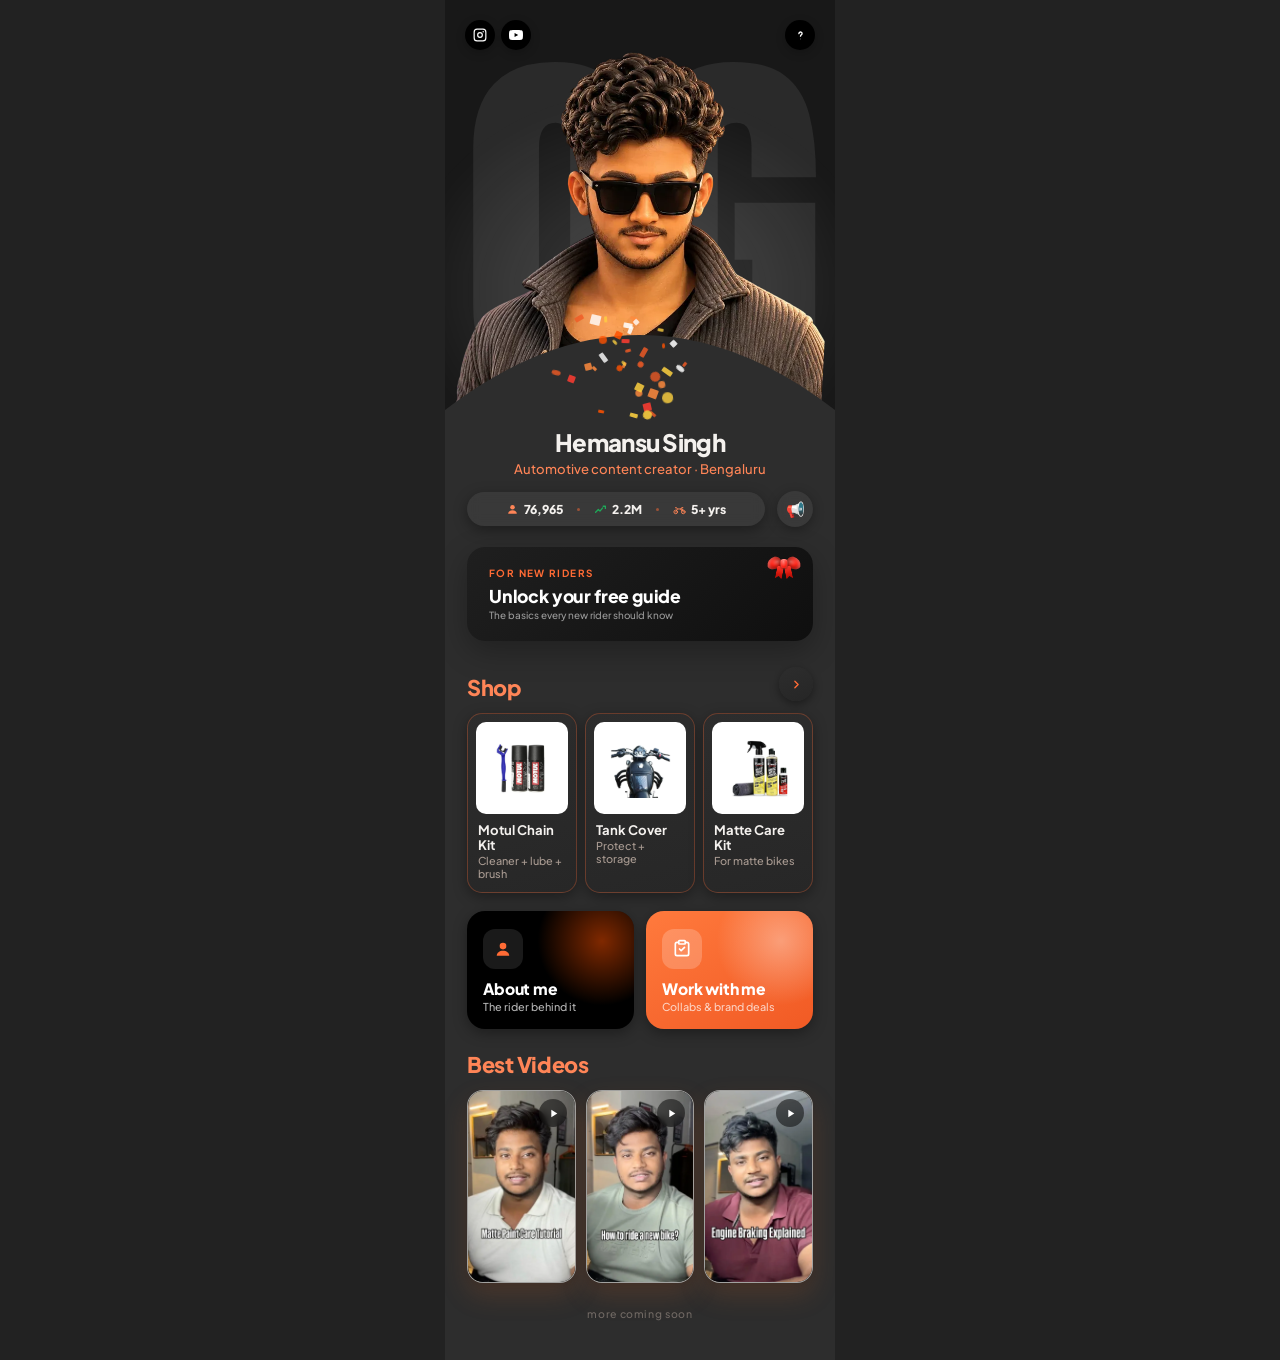
==== index.html @ 3d260333 "Add files via upload" ====
<!DOCTYPE html>
<html lang="en">
<head>
<meta charset="UTF-8" />
<meta name="viewport" content="width=device-width, initial-scale=1.0" />
<link rel="stylesheet" href="style.css">
<title>OG Ladka — Links</title>
<meta name="description" content="OG Ladka — bikes, simplified. Gear, guides & links for Indian riders." />
<link rel="preconnect" href="https://fonts.googleapis.com" />
<link rel="preconnect" href="https://fonts.gstatic.com" crossorigin />
<link href="https://fonts.googleapis.com/css2?family=Anton&family=Plus+Jakarta+Sans:wght@400;500;600;700;800&display=swap" rel="stylesheet" />
<script async src="https://www.googletagmanager.com/gtag/js?id=G-GYS2RWZJ4T"></script>
<script>
  window.dataLayer = window.dataLayer || [];
  function gtag(){dataLayer.push(arguments);}
  gtag('js', new Date());
  gtag('config', 'G-GYS2RWZJ4T', { send_page_view: true });
</script>
<script>
  (function(c,l,a,r,i,t,y){
    c[a]=c[a]||function(){(c[a].q=c[a].q||[]).push(arguments)};
    t=l.createElement(r);t.async=1;t.src="https://www.clarity.ms/tag/"+i;
    y=l.getElementsByTagName(r)[0];y.parentNode.insertBefore(t,y);
  })(window,document,"clarity","script","xbnj8ij4lf");
</script>
</head>
<body>
<main class="wrap">
<div id="home-panel">

  <!-- ===== HERO ===== -->
  <section class="hero">
    <span class="hero-watermark" aria-hidden="true">OG</span>
    <div class="hero-smoke" aria-hidden="true">
      <span class="smoke s1"></span>
      <span class="smoke s2"></span>
      <span class="smoke s3"></span>
      <span class="smoke s4"></span>
    </div>
    <span class="hero-glow" aria-hidden="true"></span>
    <img class="hero-photo" src="images/01-hemansu-singh-og-ladka.webp" alt="Hemansu Singh — OG Ladka" />
    <nav class="home-socials">
      <a href="https://instagram.com/ogladkaa" target="_blank" rel="noopener" data-label="Social: Instagram" data-category="Social" aria-label="Instagram"><svg viewBox="0 0 24 24" fill="none" stroke="currentColor" stroke-width="2" stroke-linecap="round" stroke-linejoin="round"><rect x="2" y="2" width="20" height="20" rx="5"/><circle cx="12" cy="12" r="4"/><circle cx="17.5" cy="6.5" r="1.2" fill="currentColor" stroke="none"/></svg></a>
      <a href="https://www.youtube.com/@Ogladkaa" target="_blank" rel="noopener" data-label="Social: YouTube" data-category="Social" aria-label="YouTube"><svg width="24" height="24" viewBox="0 0 24 24" fill="currentColor"><path d="M23.5 6.2a3.02 3.02 0 00-2.12-2.14C19.5 3.55 12 3.55 12 3.55s-7.5 0-9.38.51A3.02 3.02 0 00.5 6.2C0 8.08 0 12 0 12s0 3.92.5 5.8a3.02 3.02 0 002.12 2.14c1.88.51 9.38.51 9.38.51s7.5 0 9.38-.51a3.02 3.02 0 002.12-2.14C24 15.92 24 12 24 12s0-3.92-.5-5.8zM9.55 15.57V8.43L15.82 12l-6.27 3.57z"/></svg></a>
    </nav>
    <nav class="home-ask">
      <a href="#question" onclick="showQuestion(event)" data-label="Nav: Ask a Question" data-category="Navigation" aria-label="Ask a question"><svg viewBox="0 0 24 24" fill="none" stroke="currentColor" stroke-width="2.2" stroke-linecap="round" stroke-linejoin="round"><path d="M9.5 9a2.5 2.5 0 013.5-2.3c1 .4 1.5 1.3 1.5 2.3 0 1.7-2.5 2-2.5 4"/><circle cx="12" cy="17.5" r="0.6" fill="currentColor" stroke="none"/></svg></a>
    </nav>
  </section>

  <!-- ===== PEACH SHEET with center ARCH ===== -->
  <div class="arch" aria-hidden="true">
    <svg width="24" height="24" viewBox="0 0 440 120" preserveAspectRatio="none">
      <path d="M0,120 L0,110 Q220,-40 440,110 L440,120 Z" fill="#ffd9c7"/>
    </svg>
  </div>
  <section class="sheet">
    <div class="sheet-tex" aria-hidden="true"></div>

    <div class="identity reveal">
      <h1 class="id-name">Hemansu Singh</h1>
      <p class="id-role">Automotive content creator · Bengaluru</p>
      <div class="id-bottom">
        <div class="id-stats">
          <span class="stat">
            <svg width="24" height="24" class="stat-ico" viewBox="0 0 24 24" fill="currentColor"><circle cx="12" cy="8" r="4.2"/><path d="M4 20c0-4 3.6-6.5 8-6.5s8 2.5 8 6.5z"/></svg>
            <b class="live-count" data-start="76965" data-step="1" data-interval="5000">0</b>
          </span>
          <span class="stat-dot"></span>
          <span class="stat">
            <svg class="stat-ico stat-ico-green" viewBox="0 0 24 24" fill="none" stroke="currentColor" stroke-width="2.4" stroke-linecap="round" stroke-linejoin="round"><path d="M3 17l5-5 3 3 5-6"/><path d="M17 6h4v4"/></svg>
            <b class="count" data-target="2200000" data-suffix="M" data-div="1000000" data-decimals="1">0</b>
          </span>
          <span class="stat-dot"></span>
          <span class="stat">
            <svg class="stat-ico" viewBox="0 0 24 24" fill="none" stroke="currentColor" stroke-width="1.7" stroke-linecap="round" stroke-linejoin="round"><circle cx="5" cy="16.5" r="3.3"/><circle cx="19" cy="16.5" r="3.3"/><path d="M5 16.5l3-5.5h6.5l1.5 3"/><path d="M8 11l-1.3-2.3H4.5"/><path d="M14.5 11h3l1.5 5.5"/><path d="M14.5 11l1.5-2.5h2.2"/></svg>
            <b class="count" data-target="5" data-suffix="+ yrs">0</b>
          </span>
        </div>
        <a class="offer-btn" href="#announcement" onclick="showAnnouncement(event)" data-label="Nav: Announcement" data-category="Announcement" aria-label="Offers">📢</a>
      </div>
    </div>

    <!-- FEATURE: Guide -->
    <a class="guide-btn reveal" href="#guide-access" onclick="showAccess(event)" data-label="Guide: Unlock Free Guide" data-category="Guide">
      <span class="corner-bow" aria-hidden="true">
        <span class="cb-loop cb-loop-l"></span>
        <span class="cb-loop cb-loop-r"></span>
        <span class="cb-tail cb-tail-l"></span>
        <span class="cb-tail cb-tail-r"></span>
        <span class="cb-knot"></span>
      </span>
      <span class="guide-txt">
        <span class="guide-eyebrow">For new riders</span>
        <span class="guide-t">Unlock your free guide</span>
        <span class="guide-s">The basics every new rider should know</span>
      </span>
    </a>

    <!-- SHOP -->
    <div class="sec-head reveal">
      <div class="sec-head-txt">
        <h2>Shop</h2>
      </div>
      <a class="pill" href="#shop" onclick="showShop(event)" data-label="Nav: Shop" data-category="Navigation"><span class="chev"><svg width="24" height="24" viewBox="0 0 24 24"><path d="M9 6l6 6-6 6"/></svg></span></a>
    </div>

    <div class="bento reveal">
      <a class="tile" href="https://amzn.to/4uI1OPM" target="_blank" rel="noopener sponsored" data-label="Product: Motul Chain Kit" data-category="Shop">
        <div class="pimg"><img src="images/02-motul-chain-cleaner-and-lube.webp" alt="Motul chain cleaner and lube" /></div>
        <div class="tinfo"><div class="ttl">Motul Chain Kit</div><div class="sub">Cleaner + lube + brush</div></div>
      </a>
      <a class="tile" href="https://amzn.to/4txp7uK" target="_blank" rel="noopener sponsored" data-label="Product: Tank Cover" data-category="Shop">
        <div class="pimg"><img src="images/03-motorcycle-tank-cover.webp" alt="Motorcycle tank cover" /></div>
        <div class="tinfo"><div class="ttl">Tank Cover</div><div class="sub">Protect + storage</div></div>
      </a>
      <a class="tile" href="https://shorturl.at/6VX7N" target="_blank" rel="noopener sponsored" data-label="Product: Matte Care Kit" data-category="Shop">
        <div class="pimg"><img src="images/04-wavex-matte-finish-kit.webp" alt="Wavex matte finish kit" /></div>
        <div class="tinfo"><div class="ttl">Matte Care Kit</div><div class="sub">For matte bikes</div></div>
      </a>
    </div>

    <!-- DUAL: About + Reels bento row -->
    <div class="dual-row reveal">
      <a class="mini-card mini-about" href="#about" onclick="showAbout(event)" data-label="Nav: About Me" data-category="Navigation">
        <span class="mini-glow" aria-hidden="true"></span>
        <span class="mini-ico">
          <svg width="24" height="24" viewBox="0 0 24 24" fill="currentColor"><circle cx="12" cy="8.5" r="4"/><path d="M4.5 20c0-3.6 3.4-6 7.5-6s7.5 2.4 7.5 6z"/></svg>
        </span>
        <span class="mini-label">About me</span>
        <span class="mini-sub">The rider behind it</span>
      </a>
      <a class="mini-card mini-work" href="#work" onclick="showWork(event)" data-label="Nav: Work With Me" data-category="Navigation">
        <span class="mini-glow" aria-hidden="true"></span>
        <span class="mini-ico">
          <svg viewBox="0 0 24 24" fill="none" stroke="currentColor" stroke-width="2" stroke-linecap="round" stroke-linejoin="round"><path d="M16 4h2a2 2 0 012 2v12a2 2 0 01-2 2H6a2 2 0 01-2-2V6a2 2 0 012-2h2"/><rect x="8" y="2" width="8" height="4" rx="1"/><path d="M9 12l2 2 4-4"/></svg>
        </span>
        <span class="mini-label">Work with me</span>
        <span class="mini-sub">Collabs &amp; brand deals</span>
      </a>
    </div>

    <div class="sec-head reveal">
      <div class="sec-head-txt">
        <h2>Best Videos</h2>
      </div>
    </div>

    <div class="vids-grid reveal">
      <a class="vid" href="https://www.instagram.com/reel/DVObL38CSEV/" target="_blank" rel="noopener" data-label="Video: Matte Paint Care" data-category="Video">
        <div class="thumb"><img src="images/05-matte-paint-care-tutorial.webp" alt="Matte Paint Care Tutorial" />
          <span class="play"><svg width="24" height="24" viewBox="0 0 24 24"><path d="M8 5v14l11-7z"/></svg></span></div>
      </a>
      <a class="vid" href="https://www.instagram.com/reel/DV82v9BjSC2/" target="_blank" rel="noopener" data-label="Video: How to Ride a New Bike" data-category="Video">
        <div class="thumb"><img src="images/06-how-to-ride-a-new-bike.webp" alt="How to ride a new bike" />
          <span class="play"><svg width="24" height="24" viewBox="0 0 24 24"><path d="M8 5v14l11-7z"/></svg></span></div>
      </a>
      <a class="vid" href="https://www.instagram.com/reel/DUyRCN9Es59/" target="_blank" rel="noopener" data-label="Video: Engine Braking Explained" data-category="Video">
        <div class="thumb"><img src="images/07-engine-braking-explained.webp" alt="Engine Braking Explained" />
          <span class="play"><svg width="24" height="24" viewBox="0 0 24 24"><path d="M8 5v14l11-7z"/></svg></span></div>
      </a>
    </div>

    <p class="foot foot-soon">more coming soon</p>
  </section>

</div>

<!-- ===== ACCESS / GUIDE FORM PANEL ===== -->
<div id="access-panel">
  <a class="guide-back" href="#home" onclick="showHome(event)" data-label="Nav: Back to Home" data-category="Navigation"><svg width="24" height="24" viewBox="0 0 24 24"><path d="M15 18l-6-6 6-6"/></svg> Back to home</a>
  <div id="access-form">
    <div class="access-hero reveal"><div class="eyebrow">Free Guide</div><h2>Get your free beginner's guide</h2><p>I'll send the guide straight to your email.</p></div>
    <div class="field reveal"><label>Name <span class="req">*</span></label><input type="text" id="f-name" placeholder="Your name" autocomplete="name" /><div class="err">Please enter your name.</div></div>
    <div class="field reveal"><label>Email <span class="req">*</span></label><input type="email" id="f-email" placeholder="you@gmail.com" autocomplete="email" /><div class="err">Please enter a valid Gmail address (ending in @gmail.com).</div></div>
    <div class="field reveal"><label>Bike Brand &amp; Model <span class="req">*</span></label><input type="text" id="f-bike" placeholder="e.g. Royal Enfield Classic 350" /><div class="err">Please enter your bike brand and model.</div></div>
    <button class="submit-btn reveal" id="f-submit" disabled onclick="submitAccess()" data-label="Guide: Submit Request" data-category="Guide">Get My Free Guide</button>
  </div>
  <div id="access-success">
    <div class="check"><svg width="24" height="24" viewBox="0 0 24 24"><path d="M5 13l4 4L19 7"/></svg></div>
    <h2>You're all set! &#127949;</h2>
    <p>Your guide is on its way — check <span class="email-hl" id="success-email">your inbox</span> in a few minutes.</p>
    <p>If you don't see it, take a peek in your spam or Promotions tab.</p>
  </div>
</div>

<!-- ===== ABOUT PANEL ===== -->
<div id="about-panel">
  <section class="hero hero-about">
    <span class="hero-watermark" aria-hidden="true">OG</span>
    <div class="hero-smoke" aria-hidden="true">
      <span class="smoke s1"></span>
      <span class="smoke s2"></span>
      <span class="smoke s3"></span>
      <span class="smoke s4"></span>
    </div>
    <span class="hero-glow about-glow-layer" aria-hidden="true"></span>
    <img class="about-photo" src="images/08-hemansu-singh-og-ladka.webp" alt="Hemansu Singh — OG Ladka" />
    <nav class="about-socials">
      <a href="#home" onclick="showHome(event)" data-label="Nav: Back to Home" data-category="Navigation" aria-label="Back"><svg viewBox="0 0 24 24" fill="none" stroke="currentColor" stroke-width="2.2" stroke-linecap="round" stroke-linejoin="round"><path d="M15 18l-6-6 6-6"/></svg></a>
      <a href="https://instagram.com/ogladkaa" target="_blank" rel="noopener" data-label="Social: Instagram" data-category="Social" aria-label="Instagram"><svg viewBox="0 0 24 24" fill="none" stroke="currentColor" stroke-width="2" stroke-linecap="round" stroke-linejoin="round"><rect x="2" y="2" width="20" height="20" rx="5"/><circle cx="12" cy="12" r="4"/><circle cx="17.5" cy="6.5" r="1.2" fill="currentColor" stroke="none"/></svg></a>
      <a href="https://www.youtube.com/@Ogladkaa" target="_blank" rel="noopener" data-label="Social: YouTube" data-category="Social" aria-label="YouTube"><svg width="24" height="24" viewBox="0 0 24 24" fill="currentColor"><path d="M23.5 6.2a3.02 3.02 0 00-2.12-2.14C19.5 3.55 12 3.55 12 3.55s-7.5 0-9.38.51A3.02 3.02 0 00.5 6.2C0 8.08 0 12 0 12s0 3.92.5 5.8a3.02 3.02 0 002.12 2.14c1.88.51 9.38.51 9.38.51s7.5 0 9.38-.51a3.02 3.02 0 002.12-2.14C24 15.92 24 12 24 12s0-3.92-.5-5.8zM9.55 15.57V8.43L15.82 12l-6.27 3.57z"/></svg></a>
    </nav>
    <nav class="home-ask about-ask">
      <a href="#question" onclick="showQuestion(event)" data-label="Nav: Ask a Question" data-category="Navigation" aria-label="Ask a question"><svg viewBox="0 0 24 24" fill="none" stroke="currentColor" stroke-width="2.2" stroke-linecap="round" stroke-linejoin="round"><path d="M9.5 9a2.5 2.5 0 013.5-2.3c1 .4 1.5 1.3 1.5 2.3 0 1.7-2.5 2-2.5 4"/><circle cx="12" cy="17.5" r="0.6" fill="currentColor" stroke="none"/></svg></a>
    </nav>
    <div class="about-arch" aria-hidden="true">
      <svg width="24" height="24" viewBox="0 0 440 120" preserveAspectRatio="none">
        <path d="M0,120 L0,110 Q220,-40 440,110 L440,120 Z" fill="#ffd9c7"/>
      </svg>
    </div>
  </section>

  <section class="sheet about-sheet">
    <div class="sheet-tex" aria-hidden="true"></div>

    <h1 class="about-greet reveal">Glad you're here.</h1>

    <div class="intro-card reveal">
      <p>I started OG Ladka because most riders never get straight answers about their bikes. So I made this space — simple maintenance tips, honest gear reviews, and everything I wish someone had told me when I started riding.</p>
      <p>Hello! I'm Hemansu Singh, a 22 y/o living in Bengaluru. My love for bikes started back in 2021 — my first ride was a Pulsar 150cc, obviously not mine, but my father's first bike. Somewhere between those rides, it stopped being just a machine. Slowly, I felt I was made for bikes. Today I proudly own a Classic 350, which I brought home in October 2025.</p>
      <p>What you'll find here isn't just tips and reviews — it's everything I learned the hard way, so you don't have to. I break down what most people gatekeep, explain the "why" behind every bit of advice, and treat your bike like it's my own. If it saves you one bad decision or one wasted rupee, I've done my job.</p>
    </div>

    <div class="sec-head reveal">
      <div class="sec-head-txt">
        <span class="sec-eyebrow"></span>
        <h2>What I Ride?</h2>
      </div>
    </div>

    <div class="ride-grid reveal">
      <div class="ride-card">
        <div class="ride-img"><img src="images/09-royal-enfield-classic-350.webp" alt="Royal Enfield Classic 350" /></div>
        <span class="ride-name">Classic 350</span>
      </div>
      <div class="ride-card">
        <div class="ride-img"><img src="images/10-bajaj-pulsar-150.webp" alt="Bajaj Pulsar 150" /></div>
        <span class="ride-name">Pulsar 150</span>
      </div>
      <div class="ride-card">
        <div class="ride-img"><img src="images/11-tvs-jupiter-110.webp" alt="TVS Jupiter 110" /></div>
        <span class="ride-name">Jupiter 110</span>
      </div>
    </div>

    <p class="foot foot-soon">more coming soon</p>
  </section>
</div>

<!-- ===== SHOP PANEL ===== -->
<div id="shop-panel">
  <section class="hero hero-shop">
    <span class="hero-watermark" aria-hidden="true">OG</span>
    <div class="hero-smoke" aria-hidden="true">
      <span class="smoke s1"></span>
      <span class="smoke s2"></span>
      <span class="smoke s3"></span>
      <span class="smoke s4"></span>
    </div>
    <span class="shop-glow" aria-hidden="true"></span>
    <img class="shop-photo" src="images/12-hemansu-singh-with-a-package-og-ladka.webp" alt="Hemansu Singh with a package — OG Ladka" />
    <nav class="home-socials shop-socials">
      <a href="#home" onclick="showHome(event)" data-label="Nav: Back to Home" data-category="Navigation" aria-label="Back"><svg viewBox="0 0 24 24" fill="none" stroke="currentColor" stroke-width="2.2" stroke-linecap="round" stroke-linejoin="round"><path d="M15 18l-6-6 6-6"/></svg></a>
      <a href="https://instagram.com/ogladkaa" target="_blank" rel="noopener" data-label="Social: Instagram" data-category="Social" aria-label="Instagram"><svg viewBox="0 0 24 24" fill="none" stroke="currentColor" stroke-width="2" stroke-linecap="round" stroke-linejoin="round"><rect x="2" y="2" width="20" height="20" rx="5"/><circle cx="12" cy="12" r="4"/><circle cx="17.5" cy="6.5" r="1.2" fill="currentColor" stroke="none"/></svg></a>
      <a href="https://www.youtube.com/@Ogladkaa" target="_blank" rel="noopener" data-label="Social: YouTube" data-category="Social" aria-label="YouTube"><svg width="24" height="24" viewBox="0 0 24 24" fill="currentColor"><path d="M23.5 6.2a3.02 3.02 0 00-2.12-2.14C19.5 3.55 12 3.55 12 3.55s-7.5 0-9.38.51A3.02 3.02 0 00.5 6.2C0 8.08 0 12 0 12s0 3.92.5 5.8a3.02 3.02 0 002.12 2.14c1.88.51 9.38.51 9.38.51s7.5 0 9.38-.51a3.02 3.02 0 002.12-2.14C24 15.92 24 12 24 12s0-3.92-.5-5.8zM9.55 15.57V8.43L15.82 12l-6.27 3.57z"/></svg></a>
    </nav>
    <nav class="home-ask shop-ask">
      <a href="#question" onclick="showQuestion(event)" data-label="Nav: Ask a Question" data-category="Navigation" aria-label="Ask a question"><svg viewBox="0 0 24 24" fill="none" stroke="currentColor" stroke-width="2.2" stroke-linecap="round" stroke-linejoin="round"><path d="M9.5 9a2.5 2.5 0 013.5-2.3c1 .4 1.5 1.3 1.5 2.3 0 1.7-2.5 2-2.5 4"/><circle cx="12" cy="17.5" r="0.6" fill="currentColor" stroke="none"/></svg></a>
    </nav>
    <div class="shop-arch" aria-hidden="true">
      <svg width="24" height="24" viewBox="0 0 440 120" preserveAspectRatio="none">
        <path d="M0,120 L0,110 Q220,-40 440,110 L440,120 Z" fill="#ffd9c7"/>
      </svg>
    </div>
  </section>

  <section class="shop-sheet">
    <div class="shop-count-wrap reveal">
      <div class="id-stats shop-count">
        <span class="stat">
          <svg class="stat-ico" viewBox="0 0 24 24" fill="none" stroke="currentColor" stroke-width="1.8" stroke-linecap="round" stroke-linejoin="round"><path d="M6 2L3 6v14a1 1 0 001 1h16a1 1 0 001-1V6l-3-4z"/><path d="M3 6h18"/><path d="M16 10a4 4 0 01-8 0"/></svg>
          <b class="count" data-target="17" data-suffix=" Products">0</b>
        </span>
        <span class="stat-dot"></span>
        <span class="stat">
          <svg class="stat-ico stat-ico-green" viewBox="0 0 24 24" fill="none" stroke="currentColor" stroke-width="2.2" stroke-linecap="round" stroke-linejoin="round"><path d="M9 12l2 2 4-4"/><path d="M12 3l2.3 1.6 2.8-.2 1 2.6 2.3 1.6-.9 2.6.9 2.6-2.3 1.6-1 2.6-2.8-.2L12 21l-2.3-1.6-2.8.2-1-2.6L3.6 15l.9-2.6-.9-2.6 2.3-1.6 1-2.6 2.8.2z"/></svg>
          <b>Trusted &amp; Verified</b>
        </span>
      </div>
      <button class="shop-search-btn" id="shopSearchBtn" onclick="toggleShopSearch()" aria-label="Search products">
        <svg viewBox="0 0 24 24" fill="none" stroke="currentColor" stroke-width="2.2" stroke-linecap="round" stroke-linejoin="round"><circle cx="11" cy="11" r="7"/><path d="M21 21l-4.3-4.3"/></svg>
      </button>
    </div>
    <div class="shop-search-row" id="shopSearchRow">
      <svg class="shop-search-ico" viewBox="0 0 24 24" fill="none" stroke="currentColor" stroke-width="2" stroke-linecap="round" stroke-linejoin="round"><circle cx="11" cy="11" r="7"/><path d="M21 21l-4.3-4.3"/></svg>
      <input type="text" id="shopSearchInput" placeholder="Search products..." oninput="filterShopProducts()" autocomplete="off" />
      <button class="shop-search-clear" id="shopSearchClear" onclick="clearShopSearch()" aria-label="Clear">
        <svg viewBox="0 0 24 24" fill="none" stroke="currentColor" stroke-width="2.2" stroke-linecap="round" stroke-linejoin="round"><path d="M18 6L6 18M6 6l12 12"/></svg>
      </button>
    </div>
    <div class="shop-hot" id="shopHot">
      <button class="hot-chip" onclick="hotSearch('shampoo')">Shampoo</button>
      <button class="hot-chip" onclick="hotSearch('polish')">Polish</button>
    </div>
    <p class="shop-noresults" id="shopNoResults">No products match your search.</p>
    <h3 class="shop-section-head reveal">Maintenance and Care</h3>
    <div class="bento reveal">
      <a class="tile" href="https://amzn.to/4uI1OPM" target="_blank" rel="noopener sponsored" data-label="Product: Motul Chain Kit" data-category="Shop" data-keywords="bike chain lube chain lube bike chain cleaner chain cleaner bike chain kit chain spray chain oil bike chain maintenance motorcycle chain lube chain cleaning motul">
        <div class="pimg"><img src="images/02-motul-chain-cleaner-and-lube.webp" alt="Motul Chain Kit" /></div>
        <div class="tinfo"><div class="ttl">Motul Chain Kit</div><div class="sub">Cleaner + lube + brush</div></div>
      </a>
      <a class="tile" href="https://amzn.to/3Q7p23c" target="_blank" rel="noopener sponsored" data-label="Product: Aerol Silicone Spray" data-category="Shop" data-keywords="silicone spray silicone spray for bike bike silicone spray rubber spray bike polish spray plastic polish spray silicone lubricant bike maintenance spray rubber care spray silicone oil spray aerol shine gloss bike shine">
        <div class="pimg"><img src="images/13-aerol-silicone-spray.webp" alt="Aerol Silicone Spray" /></div>
        <div class="tinfo"><div class="ttl">Aerol Silicone Spray</div><div class="sub">Multipurpose shine</div></div>
      </a>
      <a class="tile" href="https://shorturl.at/6VX7N" target="_blank" rel="noopener sponsored" data-label="Product: Matte Care Kit" data-category="Shop" data-keywords="matte bike polish matte bike cleaner matte paint care matte bike care matte polish matte paint cleaner bike polish for matte paint matte finish cleaner matte bike polish kit bike care kit matte shampoo shampoo bike shampoo wash bike wash">
        <div class="pimg"><img src="images/04-wavex-matte-finish-kit.webp" alt="Matte Care Kit" /></div>
        <div class="tinfo"><div class="ttl">Matte Care Kit</div><div class="sub">For matte bikes</div></div>
      </a>
      <a class="tile" href="https://link.amazon/B016OZnJB" target="_blank" rel="noopener sponsored" data-label="Product: Fuel Additive" data-category="Shop" data-keywords="fuel additive bike fuel additive petrol additive fuel cleaner petrol cleaner engine cleaner fuel injector cleaner bike fuel cleaner petrol treatment fuel treatment liqui moly">
        <div class="pimg"><img src="images/14-fuel-additive.webp" alt="Fuel Additive" /></div>
        <div class="tinfo"><div class="ttl">Fuel Additive</div><div class="sub">System cleaner</div></div>
      </a>
      <a class="tile" href="https://link.amazon/B01gHJSXr" target="_blank" rel="noopener sponsored" data-label="Product: WD-40" data-category="Shop" data-keywords="wd40 wd 40 wd40 spray wd40 for bike bike wd40 wd40 uses wd40 lubricant wd40 chain wd40 rust remover wd40 spray for bike rust">
        <div class="pimg"><img src="images/15-wd-40.webp" alt="WD-40" /></div>
        <div class="tinfo"><div class="ttl">WD-40</div><div class="sub">Multi-use spray</div></div>
      </a>
      <a class="tile" href="https://amzn.to/4eBTNag" target="_blank" rel="noopener sponsored" data-label="Product: 3M Bike Care Kit" data-category="Shop" data-keywords="bike care kit bike cleaning kit bike polish bike cleaner motorcycle cleaning kit bike polish kit bike cleaning products bike wash kit bike maintenance kit motorcycle care kit 3m gloss shampoo bike shampoo wash bike wash shine bike shine">
        <div class="pimg"><img src="images/16-3m-bike-care-kit.jpg" alt="3M Bike Care Kit" /></div>
        <div class="tinfo"><div class="ttl">3M Bike Care Kit</div><div class="sub">Only for gloss bikes</div></div>
      </a>
      <a class="tile" href="https://car101.in/products/car-shampoo" target="_blank" rel="noopener sponsored" data-label="Product: Foam Shampoo" data-category="Shop" data-keywords="bike foam shampoo bike shampoo car foam shampoo bike wash shampoo foam wash bike cleaner bike washing shampoo snow foam motorcycle shampoo bike wash shampoo car101">
        <div class="pimg"><img src="images/23-car101-super-foam-wash.png" alt="Foam Shampoo" /></div>
        <div class="tinfo"><div class="ttl">Foam Shampoo</div><div class="sub">Snow foam concentrate</div></div>
      </a>
      <a class="tile" href="https://car101.in/products/helmet-and-gear-cleaner" target="_blank" rel="noopener sponsored" data-label="Product: Helmet Cleaner" data-category="Shop" data-keywords="helmet cleaner helmet cleaning helmet cleaning spray helmet wash helmet cleaner spray helmet cleaning kit helmet interior cleaner helmet padding cleaner helmet foam cleaner how to clean helmet car101">
        <div class="pimg"><img src="images/24-car101-helmet-cleaner.png" alt="Helmet Cleaner" /></div>
        <div class="tinfo"><div class="ttl">Helmet Cleaner</div><div class="sub">Anti-bacterial + cloth</div></div>
      </a>
      <a class="tile" href="https://car101.in/products/car01-graphene-ceramic-coating-300ml" target="_blank" rel="noopener sponsored" data-label="Product: Graphene Ceramic Coating" data-category="Shop" data-keywords="bike ceramic coating ceramic coating graphene coating bike coating ceramic coating for bike bike paint coating graphene ceramic coating bike ceramic coating price bike coating kit ceramic coating kit car101 shine gloss bike shine wax polish bike polish">
        <div class="pimg"><img src="images/25-car101-graphene-ceramic-coating.png" alt="Graphene Ceramic Coating" /></div>
        <div class="tinfo"><div class="ttl">Graphene Ceramic Coating</div><div class="sub">Gloss + protection</div></div>
      </a>
      <a class="tile" href="https://car101.in/products/450-gsm" target="_blank" rel="noopener sponsored" data-label="Product: Microfibre Cloth" data-category="Shop" data-keywords="microfiber cloth microfibre cloth bike cleaning cloth car cleaning cloth microfiber towel bike polish cloth cleaning cloth microfiber cloth for bike car microfiber cloth bike cleaning towel car101">
        <div class="pimg"><img src="images/26-car101-microfibre-cloth.png" alt="Microfibre Cloth" /></div>
        <div class="tinfo"><div class="ttl">Microfibre Cloth</div><div class="sub">550 GSM, pack of 2</div></div>
      </a>
    </div>

    <h3 class="shop-section-head reveal">Tools and Kits</h3>
    <div class="bento reveal">
      <a class="tile" href="https://link.amazon/B0dEwTdGo" target="_blank" rel="noopener sponsored" data-label="Product: Tyre Inflator" data-category="Shop" data-keywords="bike tyre inflator tyre inflator portable tyre inflator bike air pump tyre air pump electric tyre inflator bike tyre pump portable air pump tyre pump car tyre inflator tire">
        <div class="pimg"><img src="images/17-tyre-inflator.webp" alt="Tyre Inflator" /></div>
        <div class="tinfo"><div class="ttl">Tyre Inflator</div><div class="sub">Portable, digital</div></div>
      </a>
      <a class="tile" href="https://link.amazon/B0cfZ5Rf7" target="_blank" rel="noopener sponsored" data-label="Product: Puncture Kit" data-category="Shop" data-keywords="bike puncture kit tubeless puncture kit puncture repair kit bike puncture repair tubeless puncture repair tyre puncture kit puncture kit for bike tubeless repair kit tyre repair kit bike tyre repair">
        <div class="pimg"><img src="images/18-puncture-kit.webp" alt="Puncture Kit" /></div>
        <div class="tinfo"><div class="ttl">Puncture Kit</div><div class="sub">Roadside fix</div></div>
      </a>
      <a class="tile" href="https://link.amazon/B0cZU0jyj" target="_blank" rel="noopener sponsored" data-label="Product: Tool Kit" data-category="Shop" data-keywords="bike tool kit motorcycle tool kit bike repair kit bike tools motorcycle tools bike toolkit bike repair tools bike mechanic tools bike maintenance tools bike tool set socket">
        <div class="pimg"><img src="images/19-tool-kit.webp" alt="Tool Kit" /></div>
        <div class="tinfo"><div class="ttl">Tool Kit</div><div class="sub">46-pc socket set</div></div>
      </a>
    </div>

    <h3 class="shop-section-head reveal">Riding Gears</h3>
    <div class="bento reveal">
      <a class="tile" href="https://amzn.to/3Pjt08w" target="_blank" rel="noopener sponsored" data-label="Product: RE Riding Jacket" data-category="Shop" data-keywords="royal enfield riding jacket re riding jacket bike riding jacket motorcycle riding jacket riding jacket riding gear royal enfield jacket riding jacket for men bike jacket motorcycle jacket">
        <div class="pimg"><img src="images/20-re-riding-jacket.webp" alt="RE Riding Jacket" /></div>
        <div class="tinfo"><div class="ttl">RE Riding Jacket</div><div class="sub">All-season</div></div>
      </a>
      <a class="tile" href="https://link.amazon/B01JRESSp" target="_blank" rel="noopener sponsored" data-label="Product: SMK Helmet" data-category="Shop" data-keywords="smk helmet smk helmets smk helmet price smk full face helmet smk helmet review smk bike helmet smk helmet visor smk helmet size smk helmet india best smk helmet">
        <div class="pimg"><img src="images/21-smk-helmet.webp" alt="SMK Helmet" /></div>
        <div class="tinfo"><div class="ttl">SMK Helmet</div><div class="sub">Full-face, matte</div></div>
      </a>
      <a class="tile" href="https://link.amazon/B0e4g5lO8" target="_blank" rel="noopener sponsored" data-label="Product: Riding Shoes" data-category="Shop" data-keywords="riding shoes bike riding shoes motorcycle riding shoes riding boots bike shoes motorcycle shoes riding shoes for men waterproof riding shoes riding boots for men best riding shoes">
        <div class="pimg"><img src="images/22-riding-shoes.webp" alt="Riding Shoes" /></div>
        <div class="tinfo"><div class="ttl">Riding Shoes</div><div class="sub">All-weather</div></div>
      </a>
    </div>

    <h3 class="shop-section-head reveal">Accessories</h3>
    <div class="bento reveal">
      <a class="tile" href="https://amzn.to/4txp7uK" target="_blank" rel="noopener sponsored" data-label="Product: Tank Cover" data-category="Shop" data-keywords="bike tank cover fuel tank cover tank cover for bike motorcycle tank cover bike tank protector tank protection bike tank protector cover fuel tank protector bike tank pad tank pad">
        <div class="pimg"><img src="images/03-motorcycle-tank-cover.webp" alt="Tank Cover" /></div>
        <div class="tinfo"><div class="ttl">Tank Cover</div><div class="sub">Protect + storage</div></div>
      </a>
    </div>

    <p class="foot foot-soon">more coming soon</p>
  </section>
</div>

<!-- ===== QUESTION PANEL ===== -->
<div id="question-panel">
  <a class="guide-back" href="#home" onclick="showHome(event)" data-label="Nav: Back to Home" data-category="Navigation"><svg width="24" height="24" viewBox="0 0 24 24"><path d="M15 18l-6-6 6-6"/></svg> Back to home</a>
  <div id="question-form">
    <div class="access-hero reveal"><div class="eyebrow">Ask Me Anything</div><h2>Got a bike question?</h2><p>Drop it here — I read every one and reply in my content.</p></div>
    <div class="field reveal"><label>Name <span class="req">*</span></label><input type="text" id="q-name" placeholder="Your name" autocomplete="name" /><div class="err">Please enter your name.</div></div>
    <div class="field reveal"><label>Your question <span class="req">*</span></label><textarea id="q-question" rows="4" placeholder="e.g. How often should I lube my chain?"></textarea><div class="err">Please type your question.</div></div>
    <div class="field reveal"><label>Email or Instagram <span class="opt">(optional)</span></label><input type="text" id="q-contact" placeholder="So I can reach you back" /></div>
    <button class="submit-btn reveal" id="q-submit" disabled onclick="submitQuestion()" data-label="Question: Submit Question" data-category="Question">Send My Question</button>
  </div>
  <div id="question-success">
    <div class="check"><svg width="24" height="24" viewBox="0 0 24 24"><path d="M5 13l4 4L19 7"/></svg></div>
    <h2>Got it! &#128587;</h2>
    <p>Your question means a lot — I read every single one and I'll get back to you as soon as I can, either directly or through my content.</p>
    <a class="guide-back" href="#home" onclick="showHome(event)" style="margin-top:18px;" data-label="Nav: Back to Home" data-category="Navigation"><svg width="24" height="24" viewBox="0 0 24 24"><path d="M15 18l-6-6 6-6"/></svg> Back to home</a>
  </div>
</div>

<!-- ===== WORK WITH ME PANEL ===== -->
<div id="work-panel">
  <nav class="home-socials" style="position:static; margin-bottom:8px;">
    <a href="#home" onclick="showHome(event)" data-label="Nav: Back to Home" data-category="Navigation" aria-label="Back"><svg viewBox="0 0 24 24" fill="none" stroke="currentColor" stroke-width="2.2" stroke-linecap="round" stroke-linejoin="round"><path d="M15 18l-6-6 6-6"/></svg></a>
  </nav>
  <div class="work-wrap reveal">
    <div class="work-icon"><svg viewBox="0 0 24 24" fill="none" stroke="currentColor" stroke-width="1.8" stroke-linecap="round" stroke-linejoin="round"><path d="M14.7 6.3a1 1 0 000 1.4l1.6 1.6a1 1 0 001.4 0l3.77-3.77a6 6 0 01-7.94 7.94l-6.91 6.91a2.12 2.12 0 01-3-3l6.91-6.91a6 6 0 017.94-7.94l-3.76 3.76z"/></svg></div>
    <h2>This page is under maintenance</h2>
    <p>I'm putting together collab and brand-deal details here. Sooner or later you'll find everything you need on this page.</p>
    <div class="work-contact">
      <span class="work-contact-label">For now, reach me at</span>
      <a class="work-email" href="mailto:onehemansu@gmail.com" data-label="Contact: Email" data-category="Contact">onehemansu@gmail.com</a>
    </div>
  </div>
</div>

<!-- ===== ANNOUNCEMENT PANEL ===== -->
<div id="announcement-panel">
  <nav class="home-socials" style="position:static; margin-bottom:8px;">
    <a href="#home" onclick="showHome(event)" data-label="Nav: Back to Home" data-category="Navigation" aria-label="Back"><svg viewBox="0 0 24 24" fill="none" stroke="currentColor" stroke-width="2.2" stroke-linecap="round" stroke-linejoin="round"><path d="M15 18l-6-6 6-6"/></svg></a>
  </nav>
  <div class="work-wrap reveal">
    <div class="work-icon">📢</div>
    <h2>This page is under maintenance</h2>
    <p>We will be back soon.</p>
  </div>
</div>

</main>


<script src="app.js"></script>
</body>
</html>
---- style.css ----
:root {
  --peach-top: #ffe9dd;
  --peach-body: #ffd9c7;
  --coral: #ff6b35;
  --coral-deep: #f15a24;
  --card: #ffffff;
  --ink: #1a1a1a;
  --muted: #b08a76;
  --line: #f4e6dc;
  --maxw: 390px;
}

* { box-sizing: border-box; margin: 0; padding: 0; -webkit-tap-highlight-color: transparent; }
html, body { background: var(--peach-body); }
body {
  font-family: 'Plus Jakarta Sans', system-ui, sans-serif;
  color: var(--ink);
  display: flex;
  justify-content: center;
  align-items: flex-start;   /* iOS: stop the flex child being height-capped */
  min-height: 100vh;
}
.wrap { width: 100%; max-width: var(--maxw); background: var(--peach-body); position: relative; overflow: hidden; }

.reveal { opacity: 0; transform: translateY(24px); transition: opacity 0.6s cubic-bezier(.2,.7,.3,1), transform 0.6s cubic-bezier(.2,.7,.3,1); }
.reveal.in { opacity: 1; transform: translateY(0); }
@media (prefers-reduced-motion: reduce) { .reveal { opacity: 1; transform: none; transition: none; } }

/* ============ HERO ============ */
.hero {
  position: relative;
  height: 500px;
  background: var(--card);
  overflow: hidden;
}
.hero-watermark {
  position: absolute;
  top: 40px;
  left: 50%;
  transform: translateX(-50%);
  font-family: 'Anton', Impact, 'Arial Narrow Bold', sans-serif;
  font-size: 24rem;
  font-weight: 400;
  letter-spacing: -0.02em;
  line-height: 1;
  user-select: none;
  z-index: 1;
  white-space: nowrap;
  color: var(--line);
}
.hero-glow {
  position: absolute;
  bottom: 20px;
  left: 50%;
  transform: translateX(-50%);
  width: 460px;
  height: 380px;
  z-index: 1;
  pointer-events: none;
  background: radial-gradient(ellipse at center, rgba(255,255,255,0.4) 0%, rgba(255,255,255,0.15) 45%, rgba(255,255,255,0) 72%);
  filter: blur(12px);
}
/* live orange smoke drifting behind the person */
.home-socials {
  position: absolute;
  top: 20px; left: 20px;
  z-index: 6;
  display: flex; gap: 6px;
}
.home-socials a {
  width: 30px; height: 30px; border-radius: 50%;
  background: #000;
  display: grid; place-items: center;
  color: #fff;
  box-shadow: 0 3px 10px rgba(0,0,0,0.22);
  transition: transform .18s;
}
.home-socials a:active { transform: scale(.9); }
.home-socials svg { width: 14px; height: 14px; }
/* ask ball — top right, matches socials */
.home-ask {
  position: absolute;
  top: 20px; right: 20px;
  z-index: 6;
}
.home-ask a {
  width: 30px; height: 30px; border-radius: 50%;
  background: #000;
  display: grid; place-items: center;
  color: #fff;
  box-shadow: 0 3px 10px rgba(0,0,0,0.22);
  transition: transform .18s;
}
.home-ask a:active { transform: scale(.9); }
.home-ask svg { width: 15px; height: 15px; }
.about-ask { z-index: 6; }

.hero-smoke {
  position: absolute;
  inset: 0;
  z-index: 2;
  pointer-events: none;
  overflow: hidden;
}
.hero-smoke .smoke {
  position: absolute;
  border-radius: 50%;
  filter: blur(40px);
  opacity: 0;
  will-change: transform, opacity;
}
.hero-smoke .s1 {
  width: 260px; height: 260px; left: 18%; bottom: 2%;
  background: radial-gradient(circle, rgba(200,50,0,0.9), rgba(200,50,0,0) 68%);
  animation: smokeA 3.5s ease-in-out infinite;
}
.hero-smoke .s2 {
  width: 300px; height: 300px; right: 12%; bottom: 4%;
  background: radial-gradient(circle, rgba(220,60,10,0.85), rgba(220,60,10,0) 68%);
  animation: smokeB 4.2s ease-in-out infinite;
  animation-delay: -1.2s;
}
.hero-smoke .s3 {
  width: 220px; height: 220px; left: 40%; bottom: 6%;
  background: radial-gradient(circle, rgba(230,80,20,0.8), rgba(230,80,20,0) 68%);
  animation: smokeA 3.8s ease-in-out infinite;
  animation-delay: -2s;
}
.hero-smoke .s4 {
  width: 340px; height: 340px; left: 50%; bottom: -2%; margin-left: -170px;
  background: radial-gradient(circle, rgba(190,45,0,0.78), rgba(190,45,0,0) 70%);
  animation: smokeB 4.8s ease-in-out infinite;
  animation-delay: -3s;
}
@keyframes smokeA {
  0%   { transform: translate(0,14px) scale(0.9); opacity: 0; }
  25%  { opacity: 0.9; }
  60%  { transform: translate(14px,-22px) scale(1.08); opacity: 0.55; }
  100% { transform: translate(-8px,-46px) scale(1.18); opacity: 0; }
}
@keyframes smokeB {
  0%   { transform: translate(0,14px) scale(0.92); opacity: 0; }
  25%  { opacity: 0.85; }
  60%  { transform: translate(-16px,-26px) scale(1.1); opacity: 0.5; }
  100% { transform: translate(10px,-50px) scale(1.2); opacity: 0; }
}
@media (prefers-reduced-motion: reduce) {
  .hero-smoke .smoke { animation: none !important; opacity: 0.4; }
}
.hero-photo {
  position: absolute;
  bottom: 0;
  left: 46%;
  transform: translateX(-50%) rotate(3deg);
  transform-origin: bottom center;
  height: 96%;
  width: auto;
  max-width: none;
  object-fit: contain;
  object-position: bottom center;
  z-index: 3;
}
.hero-bubble {
  position: absolute;
  right: 40px;
  bottom: 168px;
  z-index: 5;
  background: #fff;
  color: var(--ink);
  font-size: 0.74rem;
  font-weight: 500;
  font-style: italic;
  padding: 7px 13px;
  border-radius: 16px 16px 4px 16px;
  text-decoration: none;
  box-shadow: 0 6px 20px rgba(0,0,0,0.14);
  animation: bob 3s ease-in-out infinite;
}
@keyframes bob { 0%,100%{ transform: translateY(0);} 50%{ transform: translateY(-5px);} }

/* ============ PEACH SHEET with center ARCH ============ */
.arch {
  position: relative;
  z-index: 4;
  margin-top: -200px;
  line-height: 0;
}
.lower-slide { position: relative; z-index: 4; will-change: transform; }
.arch svg {
  display: block;
  width: 100%;
  height: 120px;
}
.sheet {
  position: relative;
  z-index: 3;
  background: var(--peach-body);
  margin-top: -1px;
  padding: 4px 22px 40px;
  min-height: 60vh;
}
/* subtle depth flowing down from the arc */
.sheet-tex {
  position: absolute;
  inset: 0;
  z-index: 0;
  pointer-events: none;
  background:
    linear-gradient(180deg, #ffd9c7 0%, #ffcbb4 55%, #ffbfa4 100%),
    radial-gradient(100% 40% at 50% 0%, rgba(255,255,255,0.04) 0%, transparent 60%);
  background-blend-mode: normal;
}
.sheet > *:not(.sheet-tex) { position: relative; z-index: 1; }

/* identity header */
.identity { text-align: center; padding: 4px 0 20px; }
.id-name { font-size: 1.5rem; font-weight: 800; letter-spacing: -0.03em; color: var(--ink); }
.id-role { font-size: 0.82rem; font-weight: 500; color: var(--coral-deep); margin-top: 3px; }
.id-bottom { display: flex; align-items: center; justify-content: space-between; gap: 12px; margin-top: 14px; }
.id-stats { flex: 1; display: inline-flex; align-items: center; justify-content: center; gap: 14px; padding: 9px 20px; background: rgba(255,255,255,0.6); border-radius: 40px; backdrop-filter: blur(6px); box-shadow: 0 3px 12px rgba(0,0,0,0.3); }
.id-stats .stat { display: inline-flex; align-items: center; gap: 5px; font-size: 0.76rem; color: var(--ink); font-weight: 500; }
.id-stats .stat b { font-weight: 800; }
.stat-ico { width: 13px; height: 13px; color: var(--coral-deep); flex-shrink: 0; }
.stat-ico-green { color: #1faa59; }
.id-stats .stat-dot { width: 3px; height: 3px; border-radius: 50%; background: var(--coral); opacity: .5; }
.shop-count-wrap { display: flex; justify-content: center; align-items: center; gap: 10px; margin: 0 0 22px; }
.id-stats.shop-count { flex: 0 0 auto; }
.shop-search-btn { flex: 0 0 auto; align-self: stretch; display: inline-flex; align-items: center; justify-content: center; padding: 0 15px; border: none; cursor: pointer; border-radius: 40px; background: #fff4ee; backdrop-filter: blur(6px); box-shadow: 0 3px 12px rgba(0,0,0,0.3); color: var(--coral-deep); transition: background .2s, color .2s, transform .15s; }
.shop-search-btn:hover { background: #fffaf7; }
.shop-search-btn:active { transform: scale(.94); }
.shop-search-btn svg { width: 18px; height: 18px; stroke-width: 2.4; }
.shop-search-btn.active { background: var(--coral); color: #fff; }
.shop-search-row { display: none; align-items: center; gap: 8px; margin: -6px 0 22px; padding: 11px 16px; background: #ffffff; border-radius: 40px; box-shadow: 0 3px 12px rgba(0,0,0,0.18); }
.shop-search-row.open { display: flex; }
.shop-search-ico { width: 18px; height: 18px; color: var(--coral-deep); flex-shrink: 0; }
.shop-search-row input { flex: 1; border: none; outline: none; background: transparent; font-family: inherit; font-size: 0.95rem; font-weight: 600; color: #1a1a1a; }
.shop-search-row input::placeholder { color: #9a9a9a; font-weight: 500; }
.shop-search-clear { border: none; background: transparent; cursor: pointer; color: var(--muted); display: inline-flex; padding: 2px; }
.shop-search-clear svg { width: 16px; height: 16px; }
.shop-noresults { display: none; text-align: center; color: var(--muted); font-size: 0.92rem; margin: 18px 0; }
.shop-noresults.show { display: block; }
.shop-hot { display: none; align-items: center; flex-wrap: wrap; gap: 7px; margin: -6px 0 20px; }
.shop-hot.open { display: flex; }
.hot-chip { border: 1px solid rgba(241,90,36,0.3); cursor: pointer; font-family: inherit; font-size: 0.78rem; font-weight: 500; color: var(--muted); background: transparent; padding: 5px 12px; border-radius: 40px; transition: color .18s, border-color .18s, background .18s; }
.hot-chip:hover { color: var(--coral-deep); border-color: rgba(241,90,36,0.6); background: rgba(255,244,238,0.6); }
.hot-chip:active { transform: scale(.95); }
.shop-section-head.hide-sec, .bento.hide-sec { display: none; }
.shop-sheet.searching .bento {
  flex-wrap: wrap;
  overflow-x: hidden;
  justify-content: flex-start;
  -webkit-mask-image: none;
          mask-image: none;
}
.offer-btn {
  flex-shrink: 0;
  width: 36px; height: 36px;
  border-radius: 50%;
  background: rgba(255,255,255,0.6);
  backdrop-filter: blur(6px);
  box-shadow: 0 3px 12px rgba(0,0,0,0.3);
  display: grid; place-items: center;
  font-size: 0.95rem;
  text-decoration: none;
  transition: transform .18s;
}
.offer-btn:active { transform: scale(.92); }

/* eyebrow labels */
.guide-eyebrow, .sec-eyebrow {
  display: block;
  font-size: 0.62rem; font-weight: 700; letter-spacing: 0.14em; text-transform: uppercase;
}
.guide-eyebrow { color: var(--coral); margin-bottom: 4px; }
.sec-eyebrow { color: var(--coral-deep); opacity: .75; margin-bottom: 1px; }

/* Guide card — black card with a small corner bow + title */
.guide-btn {
  position: relative;
  display: flex;
  align-items: center;
  justify-content: flex-start;
  background: linear-gradient(135deg, #1f1f1f 0%, #0f0f0f 100%);
  color: #fff;
  border-radius: 18px;
  padding: 20px 22px;
  text-decoration: none;
  margin-bottom: 26px;
  box-shadow: 0 10px 30px rgba(0,0,0,0.28);
  transition: transform .2s;
  overflow: hidden;
}
.guide-btn:active { transform: scale(.985); }
.guide-txt { display: flex; flex-direction: column; align-items: flex-start; gap: 2px; text-align: left; width: 100%; }
.guide-t { font-size: 1.1rem; font-weight: 800; letter-spacing: -0.01em; }
.guide-s { font-size: 0.62rem; font-weight: 500; color: rgba(255,255,255,0.55); }
.guide-arrow { display: none; }

/* small bow at the top-right corner */
.corner-bow {
  position: absolute;
  top: 8px; right: 12px;
  width: 34px; height: 24px;
  z-index: 2;
  animation: bowBounce 2.5s ease-in-out infinite;
  transform-origin: 50% 6px;
}
@keyframes bowBounce {
  0%,100% { transform: translateY(0); }
  50%     { transform: translateY(1px); }
}
@media (prefers-reduced-motion: reduce){ .corner-bow { animation: none; } }
.cb-loop { position: absolute; top: 2px; width: 15px; height: 12px; }
.cb-loop-l {
  left: 0;
  background: radial-gradient(ellipse at 70% 45%, #ff6b60 0%, #ff2418 42%, #b0100a 100%);
  border-radius: 60% 40% 50% 50% / 65% 65% 35% 35%;
  transform: rotate(-14deg);
  box-shadow: inset -3px -1px 5px rgba(0,0,0,0.4), inset 2px 1px 3px rgba(255,255,255,0.28);
}
.cb-loop-r {
  right: 0;
  background: radial-gradient(ellipse at 30% 45%, #ff6b60 0%, #ff2418 42%, #b0100a 100%);
  border-radius: 40% 60% 50% 50% / 65% 65% 35% 35%;
  transform: rotate(14deg);
  box-shadow: inset 3px -1px 5px rgba(0,0,0,0.4), inset -2px 1px 3px rgba(255,255,255,0.28);
}
.cb-tail { position: absolute; top: 11px; width: 7px; height: 13px;
  background: linear-gradient(180deg, #ff3a2e 0%, #d3150b 60%, #a50f07 100%);
}
.cb-tail-l { left: 9px; transform: rotate(12deg); clip-path: polygon(0 0,100% 0,100% 100%,50% 78%,0 100%); }
.cb-tail-r { right: 9px; transform: rotate(-12deg); clip-path: polygon(0 0,100% 0,100% 100%,50% 78%,0 100%); }
.cb-knot {
  position: absolute; top: 4px; left: 50%; transform: translateX(-50%);
  width: 7px; height: 9px; z-index: 3;
  background: radial-gradient(ellipse at 42% 30%, #ff8078 0%, #ff2418 55%, #a50f07 100%);
  border-radius: 3px;
  box-shadow: 0 1px 2px rgba(0,0,0,0.4), inset 0 1px 2px rgba(255,255,255,0.4);
}


/* Section head */
.sec-head { display: flex; align-items: flex-end; justify-content: space-between; margin-bottom: 12px; }
.sec-head-txt { display: flex; flex-direction: column; }
.sec-head h2 { font-size: 1.35rem; font-weight: 800; letter-spacing: -0.02em; color: var(--coral-deep); }
.pill {
  display: inline-flex; align-items: center; justify-content: center;
  width: 34px; height: 34px;
  background: linear-gradient(160deg, var(--card) 0%, #fff6f0 100%); color: var(--coral-deep);
  border-radius: 50%; text-decoration: none;
  font-size: 0; overflow: hidden;
  box-shadow: 0 3px 10px rgba(0,0,0,0.3), inset 0 1px 0 rgba(255,255,255,0.06);
}
.pill .chev { display: inline-flex; }
.pill .chev svg { width: 13px; height: 13px; fill: none; stroke: currentColor; stroke-width: 2.5; stroke-linecap: round; stroke-linejoin: round; }

/* Product tiles — tall white rounded cards */
.bento { display: grid; grid-template-columns: repeat(3, 1fr); gap: 8px; margin-bottom: 18px; }
.tile {
  background: linear-gradient(165deg, #ffffff 0%, #fff6f0 100%);
  border: 1px solid rgba(241,90,36,0.25);
  border-radius: 15px;
  padding: 8px;
  text-decoration: none;
  color: var(--ink);
  transition: transform .18s, box-shadow .18s;
  display: flex;
  flex-direction: column;
  box-shadow: 0 4px 14px rgba(0,0,0,0.3), inset 0 1px 0 rgba(255,255,255,0.05);
}
.tile:active { transform: scale(.97); }
.pimg { aspect-ratio: 1; border-radius: 12px; overflow: hidden; background: linear-gradient(160deg, #fdf7f2 0%, #f7ece4 100%); margin-bottom: 8px; padding: 12px; }
.pimg img { width: 100%; height: 100%; object-fit: contain; }
.tinfo { padding: 0 2px 4px; }
.ttl { font-size: 0.82rem; font-weight: 700; line-height: 1.15; }
.sub { font-size: 0.68rem; color: var(--muted); margin-top: 2px; font-weight: 500; }

/* shop trust note */
.shop-note { text-align: center; font-size: 0.78rem; font-style: italic; color: var(--muted); margin: 4px 6px 26px; line-height: 1.5; }

/* Dual bento row — About + Reels mini cards */
.dual-row { display: grid; grid-template-columns: 1fr 1fr; gap: 12px; margin: 6px 0 22px; }
.dual-row.single { grid-template-columns: 1fr; }
.dual-row.single .mini-card { min-height: 84px; }
.mini-card {
  position: relative;
  display: flex;
  flex-direction: column;
  align-items: flex-start;
  gap: 2px;
  border-radius: 18px;
  padding: 18px 16px 16px;
  text-decoration: none;
  overflow: hidden;
  min-height: 118px;
  justify-content: flex-end;
  transition: transform .2s;
}
.mini-card:active { transform: scale(.97); }
.mini-about { background: #000000; color: #fff; box-shadow: 0 10px 26px rgba(0,0,0,0.3); }
.mini-reel { background: linear-gradient(150deg, #ff7a3d 0%, #f15a24 100%); color: #fff; box-shadow: 0 10px 26px rgba(241,90,36,0.3); }
.mini-work { background: linear-gradient(150deg, #ff7a3d 0%, #f15a24 100%); color: #fff; box-shadow: 0 10px 26px rgba(241,90,36,0.3); }
.mini-glow {
  position: absolute; top: -30%; right: -20%;
  width: 130px; height: 130px; pointer-events: none;
}
.mini-about .mini-glow { background: radial-gradient(circle, rgba(255,81,0,0.50) 0%, transparent 70%); }
.mini-reel .mini-glow { background: radial-gradient(circle, rgba(255,255,255,0.35) 0%, transparent 70%); }
.mini-work .mini-glow { background: radial-gradient(circle, rgba(255,255,255,0.35) 0%, transparent 70%); }
.mini-ico {
  position: relative; z-index: 1;
  width: 40px; height: 40px; border-radius: 12px;
  display: grid; place-items: center; margin-bottom: auto;
}
.mini-about .mini-ico { background: rgba(255,255,255,0.1); }
.mini-reel .mini-ico { background: rgba(255,255,255,0.2); }
.mini-work .mini-ico { background: rgba(255,255,255,0.2); }
.mini-ico svg { width: 20px; height: 20px; }
.mini-about .mini-ico svg { color: var(--coral); }
.mini-reel .mini-ico svg { color: #fff; }
.mini-work .mini-ico svg { color: #fff; }
.mini-label { position: relative; z-index: 1; font-size: 0.98rem; font-weight: 800; letter-spacing: -0.01em; }
.mini-sub { position: relative; z-index: 1; font-size: 0.68rem; font-weight: 500; opacity: 0.7; }

/* social row */
.social-row { display: grid; grid-template-columns: 1fr 1fr; gap: 10px; margin-bottom: 26px; }
.soc {
  display: flex; align-items: center; justify-content: center; gap: 9px;
  background: linear-gradient(165deg, #ffffff 0%, #fff6f0 100%); color: var(--ink);
  border: 1px solid rgba(255,255,255,0.7);
  padding: 14px; border-radius: 14px; text-decoration: none;
  font-size: 0.85rem; font-weight: 700;
  box-shadow: 0 4px 14px rgba(200,110,60,0.1), inset 0 1px 0 rgba(255,255,255,0.9);
  transition: transform .18s;
}
.soc:active { transform: scale(.97); }
.soc svg { width: 19px; height: 19px; color: var(--coral-deep); flex-shrink: 0; }

.foot { text-align: center; font-size: 0.8rem; color: var(--muted); font-weight: 500; margin-top: 4px; }
.foot-soon { font-size: 0.66rem; letter-spacing: 0.06em; color: rgba(168,154,145,0.55); font-weight: 500; margin-top: 20px; }
.foot b { color: var(--ink); }

/* ============ ABOUT PANEL ============ */
#about-panel { display: none; }
#about-panel.active { display: block; }

.about-watermark {
  font-size: 5.4rem !important;
  line-height: 0.92 !important;
  top: 64px !important;
  color: #ffffff !important;
  text-align: left;
  left: 24px !important;
  transform: none !important;
  white-space: normal !important;
  z-index: 1 !important;
  font-family: 'Anton', Impact, 'Arial Narrow Bold', sans-serif;
  letter-spacing: 0.01em;
}
.about-socials {
  position: absolute;
  top: 20px; left: 20px;
  z-index: 5;
  display: flex; gap: 6px;
}
.about-socials a {
  width: 30px; height: 30px; border-radius: 50%;
  background: #141414;
  display: grid; place-items: center;
  color: #fff;
  box-shadow: 0 3px 10px rgba(0,0,0,0.22);
  transition: transform .18s;
}
.about-socials a:active { transform: scale(.9); }
.about-socials svg { width: 14px; height: 14px; }
.about-bubble { bottom: 210px !important; right: 20px !important; }

/* about hero — SEPARATE LAYERS: glow + name + photo behind, arc on top */
.hero-about {
  position: relative;
  height: 480px;
  background: #ffffff;
  overflow: hidden;
}
/* orange glow behind everything */
.about-glow-layer {
  position: absolute;
  bottom: 60px; left: 50%;
  transform: translateX(-50%);
  width: 500px; height: 420px;
  z-index: 1;
  pointer-events: none;
  background: radial-gradient(ellipse at center, rgba(255,81,0,0.30) 0%, rgba(255,81,0,0.14) 42%, rgba(255,81,0,0) 72%);
  filter: blur(18px);
}
/* giant white name watermark */
/* the photo — slide DOWN behind the arc via 'top' */
.about-photo {
  position: absolute;
  top: 40px;
  left: 50%;
  transform: translateX(-50%);
  height: 100%;
  width: auto;
  max-width: none;
  z-index: 3;
  object-fit: contain;
  object-position: top center;
}
/* arc sits ON TOP of the photo */
.about-arch {
  position: absolute;
  bottom: 0; left: 0; right: 0;
  z-index: 4;
  margin: 0;
  line-height: 0;
}
.about-arch svg { display: block; width: 100%; height: 90px; }
#about-panel .about-socials { position: absolute; top: 22px; left: 24px; z-index: 5; }
.about-bubble { bottom: 130px !important; right: 20px !important; z-index: 5; }
/* full intro text bubble on about image */
.about-bubble-text {
  left: 50% !important;
  right: auto !important;
  transform: translateX(-50%) !important;
  bottom: 34px !important;
  max-width: 320px !important;
  font-size: 0.52rem !important;
  font-style: normal !important;
  font-weight: 500 !important;
  line-height: 1.35 !important;
  color: #2a2622 !important;
  padding: 8px 11px !important;
  border-radius: 12px 12px 12px 4px !important;
  box-shadow: 0 8px 22px rgba(0,0,0,0.15) !important;
  animation: none !important;
  text-align: left;
}
/* sheet connects flush to the arc */
.about-sheet { margin-top: -1px !important; padding-top: 14px !important; background: #ffd7c4 !important; }
.about-sheet .sheet-tex { background: linear-gradient(180deg, #ffd7c4 0%, #ffcbb4 55%, #ffbfa4 100%) !important; }
.about-sheet .sheet-tex { background: linear-gradient(180deg, #ffd7c4 0%, #ffcbb4 55%, #ffbfa4 100%) !important; }

/* orange glow for about hero (homepage uses white) */
#about-panel .hero-glow {
  background: radial-gradient(ellipse at center, rgba(255,81,0,0.30) 0%, rgba(255,81,0,0.15) 42%, rgba(255,81,0,0) 72%) !important;
}

/* intro card */
.about-greet {
  font-size: 1.15rem;
  font-weight: 700;
  letter-spacing: -0.01em;
  line-height: 1.2;
  color: var(--coral-deep);
  margin: 0 2px 12px;
  text-align: center;
}
.intro-card {
  position: relative;
  background: linear-gradient(145deg, #1c1c1c 0%, #0d0d0d 100%);
  border: 1px solid rgba(255,120,60,0.2);
  border-radius: 18px;
  padding: 18px 18px;
  margin-bottom: 24px;
  box-shadow: 0 12px 34px rgba(0,0,0,0.3);
  overflow: hidden;
}
.intro-card::before {
  content: "";
  position: absolute;
  top: -50%; right: -20%;
  width: 260px; height: 260px;
  background: radial-gradient(circle, rgba(255,81,0,0.45) 0%, rgba(255,81,0,0) 68%);
  pointer-events: none;
}
.intro-card::after {
  content: "";
  position: absolute;
  bottom: -40%; left: -15%;
  width: 200px; height: 200px;
  background: radial-gradient(circle, rgba(255,120,60,0.25) 0%, rgba(255,120,60,0) 70%);
  pointer-events: none;
}
.intro-card p { position: relative; z-index: 1; font-size: 0.72rem; line-height: 1.5; color: rgba(255,255,255,0.78); }
.intro-card p + p { margin-top: 10px; }
.intro-lead { font-size: 1.5rem; font-weight: 800; color: #fff; letter-spacing: -0.02em; margin-right: 4px; }

/* ride grid */
.ride-grid { display: grid; grid-template-columns: repeat(3, 1fr); gap: 12px; margin-bottom: 24px; }
.ride-card {
  background: radial-gradient(120% 120% at 100% 100%, #ffcdb2 0%, #ffe4d3 22%, #ffffff 52%);
  border: 1px solid rgba(255,255,255,0.8);
  border-radius: 20px;
  aspect-ratio: 3/4;
  display: flex;
  flex-direction: column;
  align-items: center;
  justify-content: center;
  gap: 10px;
  padding: 12px 10px;
  box-shadow: 0 6px 18px rgba(0,0,0,0.35);
  transition: transform .18s, box-shadow .18s;
}
.ride-card:active { transform: scale(.97); }
/* white rounded well: the bike photos have white backgrounds baked in,
   so the well is white too and they blend with no hard edges */
.ride-img {
  width: 100%;
  flex: 1;
  display: flex;
  align-items: center;
  justify-content: center;
  background: #ffffff;
  border-radius: 12px;
  overflow: hidden;
  padding: 8px;
}
.ride-img img { width: 100%; max-height: 100%; object-fit: contain; display: block; }
.ride-name { font-size: 0.88rem; font-weight: 700; color: var(--ink); text-align: center; line-height: 1.2; }

/* Best Videos grid */
.vids-grid { display: grid; grid-template-columns: repeat(3, 1fr); gap: 10px; margin-bottom: 24px; }
.vid { text-decoration: none; transition: transform .18s; }
.vid:active { transform: scale(.97); }
.thumb {
  position: relative;
  aspect-ratio: 9/16;
  border-radius: 16px;
  overflow: hidden;
  background: #14140f;
  border: 1px solid rgba(255,255,255,0.6);
  box-shadow: 0 12px 26px rgba(180,90,40,0.22), 0 3px 8px rgba(0,0,0,0.14);
}
.thumb img { width: 100%; height: 100%; object-fit: cover; }
.thumb .play {
  position: absolute; top: 8px; right: 8px;
  width: 28px; height: 28px; border-radius: 50%;
  background: rgba(0,0,0,0.5); backdrop-filter: blur(4px);
  display: grid; place-items: center;
}
.thumb .play svg { width: 13px; height: 13px; fill: #fff; margin-left: 1px; }
.thumb .vtitle {
  position: absolute; bottom: 0; left: 0; right: 0;
  padding: 20px 10px 9px;
  font-size: 0.68rem; font-weight: 700; color: #fff; line-height: 1.25;
  background: linear-gradient(180deg, transparent, rgba(0,0,0,0.82));
}

/* back link */
.back-link {
  display: inline-flex; align-items: center; gap: 6px;
  color: var(--ink); text-decoration: none; font-weight: 600; font-size: 0.86rem;
  margin-bottom: 8px;
}
.back-link svg { width: 17px; height: 17px; fill: none; stroke: currentColor; stroke-width: 2.2; stroke-linecap: round; stroke-linejoin: round; }

/* ============ ACCESS PANEL ============ */
#access-panel { display: none; padding: 22px 20px 60px; min-height: 100vh; background: var(--card); }
#access-panel.active { display: block; }
.guide-back { display: inline-flex; align-items: center; gap: 6px; color: var(--ink); text-decoration: none; font-weight: 600; font-size: 0.88rem; margin-bottom: 24px; }
.guide-back svg { width: 18px; height: 18px; fill: none; stroke: currentColor; stroke-width: 2.2; stroke-linecap: round; stroke-linejoin: round; }
.access-hero { margin-bottom: 22px; }
.access-hero .eyebrow { font-size: 0.7rem; font-weight: 800; letter-spacing: 0.12em; text-transform: uppercase; color: var(--coral-deep); margin-bottom: 8px; }
.access-hero h2 { font-size: 1.5rem; font-weight: 800; letter-spacing: -0.02em; margin-bottom: 8px; }
.access-hero p { font-size: 0.9rem; color: var(--muted); }
.field { margin-bottom: 16px; }
.field label { display: block; font-size: 0.82rem; font-weight: 600; margin-bottom: 6px; }
.field .req { color: var(--coral); }
.field input {
  width: 100%; padding: 13px 15px; border: 1px solid var(--line); border-radius: 13px;
  font-family: inherit; font-size: 0.92rem; background: #faf6f2; color: var(--ink);
}
.field input:focus { outline: none; border-color: var(--coral); }
.field .err { display: none; color: #d33; font-size: 0.76rem; margin-top: 5px; }
.field.invalid .err { display: block; }
.field.invalid input { border-color: #d33; }
.submit-btn {
  width: 100%; padding: 15px; border: none; border-radius: 14px;
  background: var(--coral); color: #fff; font-family: inherit; font-size: 0.98rem; font-weight: 700;
  cursor: pointer; transition: opacity .2s;
}
.submit-btn:disabled { opacity: 0.45; cursor: not-allowed; }
#access-success { display: none; text-align: center; padding: 40px 10px; }
#access-success.show { display: block; }
#access-form.hide { display: none; }
.check { width: 64px; height: 64px; border-radius: 50%; background: var(--coral); display: grid; place-items: center; margin: 0 auto 20px; }
.check svg { width: 32px; height: 32px; fill: none; stroke: #fff; stroke-width: 3; stroke-linecap: round; stroke-linejoin: round; }
#access-success h2 { font-size: 1.4rem; font-weight: 800; margin-bottom: 12px; }
#access-success p { font-size: 0.9rem; color: var(--muted); margin-bottom: 8px; }
#access-success .email-hl { color: var(--ink); font-weight: 600; }

/* ============ SHOP PANEL ============ */
#shop-panel { display: none; }
#shop-panel.active { display: block; }

/* Shop hero — "What I Use?" */
.hero-shop {
  position: relative;
  height: 500px;
  background: #ffffff;
  overflow: hidden;
}
/* orange glow filling the hero */
.shop-glow {
  position: absolute;
  bottom: 30px; left: 50%;
  transform: translateX(-50%);
  width: 520px; height: 440px;
  z-index: 1;
  pointer-events: none;
  background: radial-gradient(ellipse at center, rgba(255,81,0,0.30) 0%, rgba(255,105,40,0.15) 44%, rgba(255,81,0,0) 74%);
  filter: blur(18px);
}
/* big Anton title, top-left */
/* the cutout photo — holding a box */
.shop-photo {
  position: absolute;
  top: 42px;
  left: 50%;
  transform: translateX(-50%);
  height: 100%;
  width: auto;
  max-width: none;
  z-index: 3;
  object-fit: contain;
  object-position: top center;
}
/* speech bubble */
/* arch at hero bottom */
.shop-arch {
  position: absolute;
  bottom: 0; left: 0; right: 0;
  z-index: 4;
  margin: 0;
  line-height: 0;
}
.shop-arch svg { display: block; width: 100%; height: 90px; }

/* shop sheet */
.shop-sheet { margin-top: -1px; padding: 8px 18px 40px; background: var(--peach-body); position: relative; z-index: 3; }
.shop-sheet .shop-section-head {
  font-size: 1.18rem; font-weight: 800; letter-spacing: -0.01em;
  color: var(--coral-deep); margin: 22px 2px 12px;
}
.shop-sheet .shop-section-head:first-of-type { margin-top: 10px; }

/* Each category becomes a horizontal scroller (one swipeable row) */
.shop-sheet .bento {
  display: flex;
  grid-template-columns: none;
  overflow-x: auto;
  overflow-y: hidden;
  -webkit-overflow-scrolling: touch;
  gap: 8px;
  padding: 6px 4px 12px;
  margin: 0 -4px 10px;
  scrollbar-width: thin;
  scrollbar-color: rgba(255,107,53,0.5) transparent;
  -webkit-mask-image: linear-gradient(to right, transparent 0, #000 22px, #000 calc(100% - 22px), transparent 100%);
          mask-image: linear-gradient(to right, transparent 0, #000 22px, #000 calc(100% - 22px), transparent 100%);
}
.shop-sheet .bento::-webkit-scrollbar { height: 5px; background: transparent; }
.shop-sheet .bento::-webkit-scrollbar-track { background: rgba(0,0,0,0.05); border-radius: 10px; margin: 0 4px; }
.shop-sheet .bento::-webkit-scrollbar-thumb { background: rgba(255,107,53,0.5); border-radius: 10px; transition: background .2s; }
.shop-sheet .bento::-webkit-scrollbar-thumb:hover { background: rgba(255,107,53,0.8); }

/* compact product cards — fixed width so the scroller works */
.shop-sheet .tile {
  flex: 0 0 96px;
  padding: 6px;
  border-radius: 12px;
  background: transparent;
  border: 1.5px solid rgba(241,90,36,0.5);
  box-shadow: none;
}
.shop-sheet .pimg { margin-bottom: 5px; padding: 6px; border-radius: 9px; }
.shop-sheet .tinfo { padding: 0 1px 2px; }
.shop-sheet .ttl { font-size: 0.66rem; line-height: 1.1; }
.shop-sheet .sub { font-size: 0.55rem; margin-top: 1px; }

/* shop topbar (back + socials + ask), reuse home ball styling */
#shop-panel .shop-socials { position: absolute; top: 22px; left: 24px; z-index: 6; display: flex; gap: 10px; }
#shop-panel .shop-ask { position: absolute; top: 22px; right: 24px; z-index: 6; }

/* ============ QUESTION PANEL ============ */
#question-panel { display: none; padding: 22px 20px 60px; min-height: 100vh; background: var(--card); }
#question-panel.active { display: block; }
#question-panel .field textarea {
  width: 100%; padding: 13px 15px; border: 1px solid var(--line); border-radius: 13px;
  font-family: inherit; font-size: 0.92rem; background: #faf6f2; color: var(--ink);
  resize: vertical; min-height: 92px;
}
#question-panel .field textarea:focus { outline: none; border-color: var(--coral); }
#question-panel .field.invalid textarea { border-color: #d33; }
.field .opt { color: var(--muted); font-weight: 500; font-size: 0.72rem; }
#question-form.hide { display: none; }
#question-success { display: none; text-align: center; padding: 40px 10px; }
#question-success.show { display: block; }
#question-success h2 { font-size: 1.4rem; font-weight: 800; margin-bottom: 12px; }
#question-success p { font-size: 0.9rem; color: var(--muted); margin-bottom: 8px; }

/* ============ WORK WITH ME PANEL ============ */
#work-panel { display: none; padding: 22px 20px 60px; min-height: 100vh; background: var(--card); }
#work-panel.active { display: block; }
#announcement-panel { display: none; padding: 22px 20px 60px; min-height: 100vh; background: var(--card); }
#announcement-panel.active { display: block; }
#announcement-panel .work-icon { font-size: 32px; background: linear-gradient(150deg, #fff2ec 0%, #ffe0d2 100%); }
.work-wrap { text-align: center; padding: 30px 6px 10px; max-width: 340px; margin: 0 auto; }
.work-icon {
  width: 72px; height: 72px; border-radius: 20px;
  background: linear-gradient(150deg, #fff2ec 0%, #ffe0d2 100%);
  border: 1px solid rgba(241,90,36,0.18);
  display: grid; place-items: center; margin: 20px auto 22px;
  color: var(--coral-deep);
}
.work-icon svg { width: 32px; height: 32px; }
#work-panel .eyebrow { font-size: 0.7rem; font-weight: 800; letter-spacing: 0.12em; text-transform: uppercase; color: var(--coral-deep); margin-bottom: 10px; }
#work-panel h2 { font-size: 1.5rem; font-weight: 800; letter-spacing: -0.02em; margin-bottom: 12px; line-height: 1.2; }
#work-panel p { font-size: 0.92rem; color: var(--muted); line-height: 1.55; margin-bottom: 26px; }
.work-contact {
  background: #faf6f2; border: 1px solid var(--line); border-radius: 16px;
  padding: 18px 16px; display: flex; flex-direction: column; gap: 8px; align-items: center;
}
.work-contact-label { font-size: 0.78rem; color: var(--muted); font-weight: 600; }
.work-email {
  font-size: 1rem; font-weight: 700; color: var(--coral-deep); text-decoration: none;
  word-break: break-all;
}
.work-email:active { opacity: 0.7; }


/* --- product card: white rounded well. The product photos have white
       backgrounds baked in, so the well is white too and they blend
       seamlessly - no square white corners poking out. --- */
.shop-sheet .pimg,
.bento .pimg {
  background: #ffffff !important;
  border-radius: 10px;
  overflow: hidden;
}
.shop-sheet .pimg img,
.bento .pimg img {
  display: block;
  border-radius: 0;      /* well does the clipping; image fills it */
}


/* ============ DARK THEME (auto: 6pm-6am, visitor's local time) ============ */
body[data-theme="dark"] {
  --peach-top: #181818;
  --peach-body: #222222;
  --card: #2D2D2D;
  --line: #3C3C3C;
  --ink: #F4F1EE;
  --muted: #A89A91;
  --coral: #FF6B35;
  --coral-deep: #FF8557;
}

/* page shell */
body[data-theme="dark"], body[data-theme="dark"] .wrap { background: #222222; }

/* heroes: deepest tone */
body[data-theme="dark"] .hero,
body[data-theme="dark"] .hero-about,
body[data-theme="dark"] .hero-shop { background: #181818 !important; }

/* sheets sit above the body */
body[data-theme="dark"] .sheet-tex,
body[data-theme="dark"] .about-sheet,
body[data-theme="dark"] .about-sheet .sheet-tex,
body[data-theme="dark"] .shop-sheet { background: #2D2D2D !important; }

/* arches are inline SVG <path fill> - must target the path */
body[data-theme="dark"] .arch path { fill: #2D2D2D !important; }
body[data-theme="dark"] .about-arch path,
body[data-theme="dark"] .shop-arch path { fill: #2D2D2D !important; }

/* watermarks */
body[data-theme="dark"] .hero-watermark { color: #2A2A2A !important; }
body[data-theme="dark"] .about-watermark { color: #2F2F2F !important; }

/* cards / tiles: no white top-edge highlight in dark */
body[data-theme="dark"] .tile,
body[data-theme="dark"] .mini-card,
body[data-theme="dark"] .id-stats,
body[data-theme="dark"] .showcase {
  box-shadow: 0 4px 14px rgba(0,0,0,0.35) !important;
}
/* keep the orange feature cards orange */
body[data-theme="dark"] .mini-reel,
body[data-theme="dark"] .mini-work {
  background: linear-gradient(150deg, #ff7a3d 0%, #f15a24 100%) !important;
  color: #fff !important;
}

/* "What I Ride" cards */
body[data-theme="dark"] .ride-card {
  background: #2D2D2D !important;
  border: 1px solid #3C3C3C !important;
  box-shadow: 0 6px 18px rgba(0,0,0,0.35) !important;
}
body[data-theme="dark"] .ride-name { color: #F4F1EE !important; }

/* product + bike photo wells stay WHITE and rounded: the photos have white
   backgrounds baked in, so a white well means no square edges poking out */
body[data-theme="dark"] .pimg,
body[data-theme="dark"] .ride-img { background: #ffffff !important; }

/* form inputs + contact card */
body[data-theme="dark"] #question-panel input,
body[data-theme="dark"] #question-panel textarea,
body[data-theme="dark"] #access-panel input,
body[data-theme="dark"] #access-panel textarea {
  background: #262626 !important;
  border: 1px solid #3C3C3C !important;
  color: #F4F1EE !important;
}
body[data-theme="dark"] #question-panel input::placeholder,
body[data-theme="dark"] #question-panel textarea::placeholder,
body[data-theme="dark"] #access-panel input::placeholder,
body[data-theme="dark"] #access-panel textarea::placeholder { color: #A89A91 !important; }
body[data-theme="dark"] .work-contact {
  background: #2D2D2D !important;
  border: 1px solid #3C3C3C !important;
}
body[data-theme="dark"] .work-icon {
  background: #2D2D2D !important;
  border-color: #3C3C3C !important;
}

/* dark: tile gradient (light default fades white -> cream) */
body[data-theme="dark"] .tile {
  background: linear-gradient(165deg, #2D2D2D 0%, #272727 100%) !important;
  border: 1px solid rgba(255,107,53,0.3) !important;
}

/* dark: glow dimmed ~80% (full strength would blow out on a dark bg) */
body[data-theme="dark"] .hero-glow {
  background: radial-gradient(ellipse at center, rgba(255,255,255,0.16) 0%, rgba(255,255,255,0.06) 45%, rgba(255,255,255,0) 72%) !important;
}
body[data-theme="dark"] .about-glow-layer,
body[data-theme="dark"] #about-panel .hero-glow {
  background: radial-gradient(ellipse at center, rgba(255,81,0,0.20) 0%, rgba(255,81,0,0.10) 42%, rgba(255,81,0,0) 72%) !important;
}
body[data-theme="dark"] .shop-glow {
  background: radial-gradient(ellipse at center, rgba(255,81,0,0.20) 0%, rgba(255,105,40,0.10) 44%, rgba(255,81,0,0) 74%) !important;
}
body[data-theme="dark"] .hero-smoke .s1 {
  background: radial-gradient(circle, rgba(255,100,30,0.34), rgba(200,50,0,0) 68%) !important;
}
body[data-theme="dark"] .hero-smoke .s2 {
  background: radial-gradient(circle, rgba(255,115,45,0.32), rgba(220,60,10,0) 68%) !important;
}
body[data-theme="dark"] .hero-smoke .s3 {
  background: radial-gradient(circle, rgba(255,130,55,0.30), rgba(230,80,20,0) 68%) !important;
}
body[data-theme="dark"] .hero-smoke .s4 {
  background: radial-gradient(circle, rgba(250,95,25,0.30), rgba(190,45,0,0) 70%) !important;
}

/* stats pill + offers button: bright white on peach (light), faint on dark */
body[data-theme="dark"] .id-stats,
body[data-theme="dark"] .offer-btn {
  background: rgba(255,255,255,0.06) !important;
}

/* dark: the round arrow button fades to cream (#fff6f0) in the light default */
body[data-theme="dark"] .pill {
  background: linear-gradient(160deg, #2D2D2D 0%, #262626 100%) !important;
  color: #FF6B35 !important;
  box-shadow: 0 3px 10px rgba(0,0,0,0.4) !important;
}
/* dark: email highlight was using the muted hover tone */
body[data-theme="dark"] .work-email { color: #FF6B35 !important; }
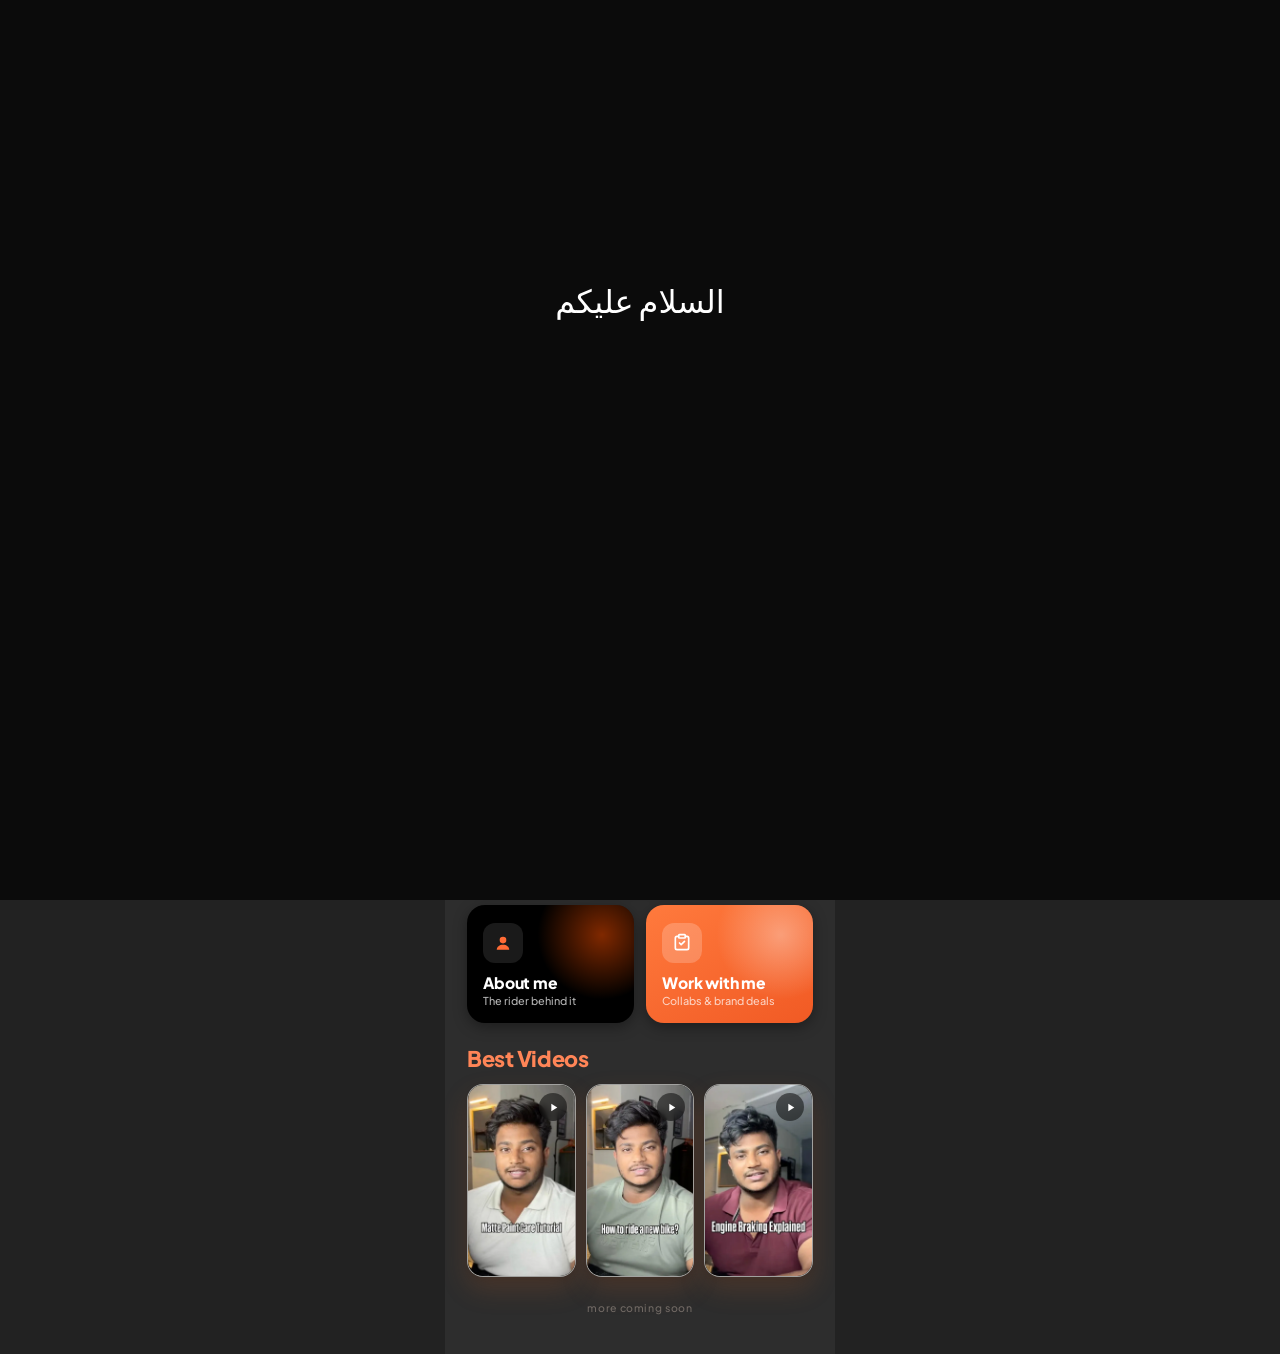
==== commit 92ecc33b: "Add files via upload" ====
--- a/index.html
+++ b/index.html
@@ -25,6 +25,10 @@
 </script>
 </head>
 <body>
+<div class="loader" id="loader">
+  <span class="loader-word" id="loaderWord">Hello</span>
+</div>
+
 <main class="wrap">
 <div id="home-panel">
 
--- a/style.css
+++ b/style.css
@@ -11,6 +11,29 @@
 }
 
 * { box-sizing: border-box; margin: 0; padding: 0; -webkit-tap-highlight-color: transparent; }
+
+/* ===== Intro word-cycling loader ===== */
+.loader{
+  position: fixed; inset: 0; z-index: 9999;
+  background: #0b0b0b;
+  transition: opacity .35s ease;
+}
+.loader.hide{ opacity: 0; pointer-events: none; }
+.loader-word{
+  position: absolute; top: 284px; left: 0; right: 0;
+  text-align: center;
+  font-family: 'Plus Jakarta Sans', system-ui, sans-serif;
+  font-weight: 300; font-size: clamp(20px, 6vw, 32px);
+  line-height: 1;
+  letter-spacing: 0;
+  color: #fff; opacity: 1;
+  transition: opacity .09s ease;
+}
+.loader-word.fade{ opacity: 0; }
+@media (prefers-reduced-motion: reduce){
+  .loader, .loader-word{ transition: none; }
+}
+
 html, body { background: var(--peach-body); }
 body {
   font-family: 'Plus Jakarta Sans', system-ui, sans-serif;
@@ -225,8 +248,8 @@
 .id-stats .stat-dot { width: 3px; height: 3px; border-radius: 50%; background: var(--coral); opacity: .5; }
 .shop-count-wrap { display: flex; justify-content: center; align-items: center; gap: 10px; margin: 0 0 22px; }
 .id-stats.shop-count { flex: 0 0 auto; }
-.shop-search-btn { flex: 0 0 auto; align-self: stretch; display: inline-flex; align-items: center; justify-content: center; padding: 0 15px; border: none; cursor: pointer; border-radius: 40px; background: #fff4ee; backdrop-filter: blur(6px); box-shadow: 0 3px 12px rgba(0,0,0,0.3); color: var(--coral-deep); transition: background .2s, color .2s, transform .15s; }
-.shop-search-btn:hover { background: #fffaf7; }
+.shop-search-btn { flex: 0 0 auto; align-self: stretch; display: inline-flex; align-items: center; justify-content: center; padding: 0 15px; border: none; cursor: pointer; border-radius: 40px; background: #ffffff; box-shadow: 0 2px 8px rgba(0,0,0,0.12); color: var(--coral-deep); transition: background .2s, color .2s, transform .15s; }
+.shop-search-btn:hover { background: #fff; box-shadow: 0 3px 12px rgba(0,0,0,0.16); }
 .shop-search-btn:active { transform: scale(.94); }
 .shop-search-btn svg { width: 18px; height: 18px; stroke-width: 2.4; }
 .shop-search-btn.active { background: var(--coral); color: #fff; }
@@ -345,11 +368,11 @@
 .sec-head h2 { font-size: 1.35rem; font-weight: 800; letter-spacing: -0.02em; color: var(--coral-deep); }
 .pill {
   display: inline-flex; align-items: center; justify-content: center;
-  width: 34px; height: 34px;
-  background: linear-gradient(160deg, var(--card) 0%, #fff6f0 100%); color: var(--coral-deep);
-  border-radius: 50%; text-decoration: none;
+  height: 28px; padding: 0 12px;
+  background: #ffffff; color: var(--coral-deep);
+  border-radius: 40px; text-decoration: none;
   font-size: 0; overflow: hidden;
-  box-shadow: 0 3px 10px rgba(0,0,0,0.3), inset 0 1px 0 rgba(255,255,255,0.06);
+  box-shadow: 0 2px 8px rgba(0,0,0,0.12);
 }
 .pill .chev { display: inline-flex; }
 .pill .chev svg { width: 13px; height: 13px; fill: none; stroke: currentColor; stroke-width: 2.5; stroke-linecap: round; stroke-linejoin: round; }
@@ -968,9 +991,9 @@
 
 /* dark: the round arrow button fades to cream (#fff6f0) in the light default */
 body[data-theme="dark"] .pill {
-  background: linear-gradient(160deg, #2D2D2D 0%, #262626 100%) !important;
-  color: #FF6B35 !important;
-  box-shadow: 0 3px 10px rgba(0,0,0,0.4) !important;
+  background: #ffffff !important;
+  color: var(--coral-deep) !important;
+  box-shadow: 0 2px 8px rgba(0,0,0,0.25) !important;
 }
 /* dark: email highlight was using the muted hover tone */
 body[data-theme="dark"] .work-email { color: #FF6B35 !important; }
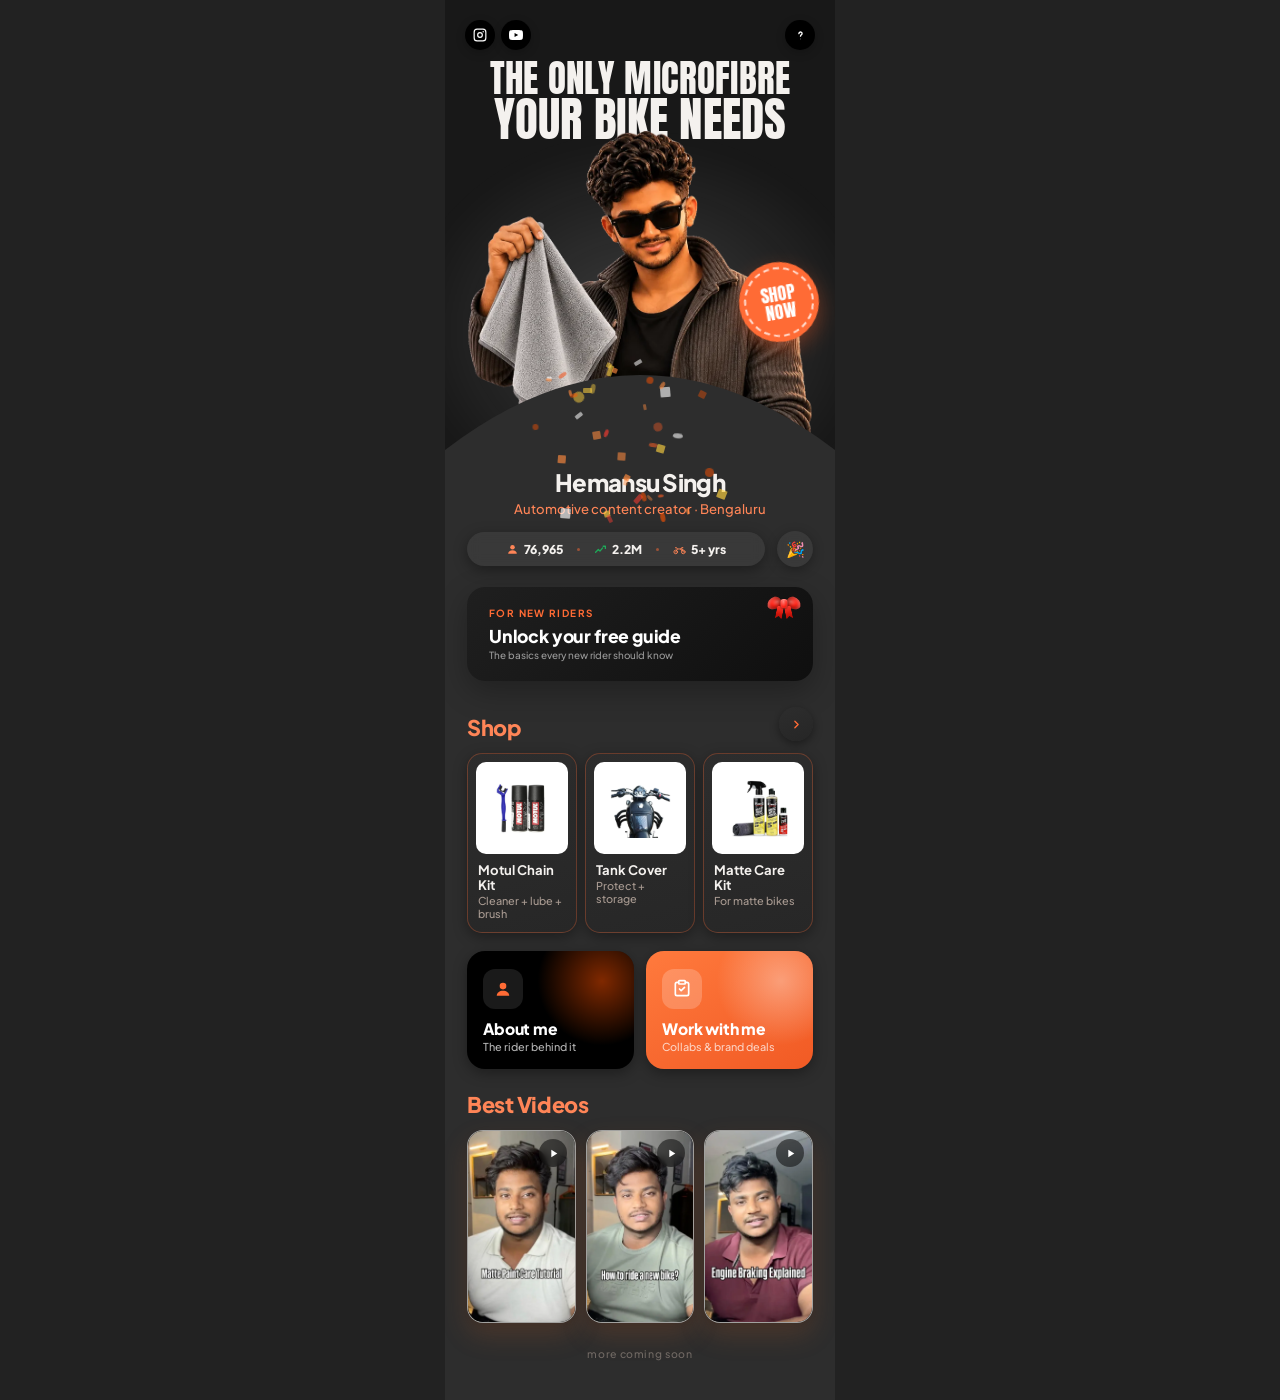
==== commit 8b0ed3a7: "Add files via upload" ====
--- a/index.html
+++ b/index.html
@@ -25,16 +25,15 @@
 </script>
 </head>
 <body>
-<div class="loader" id="loader">
-  <span class="loader-word" id="loaderWord">Hello</span>
-</div>
-
 <main class="wrap">
 <div id="home-panel">
 
   <!-- ===== HERO ===== -->
-  <section class="hero">
-    <span class="hero-watermark" aria-hidden="true">OG</span>
+  <section class="hero hero-ad">
+    <p class="ad-head">
+      <span class="ad-l1">The only microfibre</span>
+      <span class="ad-l2">your bike needs</span>
+    </p>
     <div class="hero-smoke" aria-hidden="true">
       <span class="smoke s1"></span>
       <span class="smoke s2"></span>
@@ -42,7 +41,8 @@
       <span class="smoke s4"></span>
     </div>
     <span class="hero-glow" aria-hidden="true"></span>
-    <img class="hero-photo" src="images/01-hemansu-singh-og-ladka.webp" alt="Hemansu Singh — OG Ladka" />
+    <img class="hero-photo" src="images/27-hemansu-singh-microfibre-cloth-og-ladka.webp" alt="Hemansu Singh holding a grey microfibre cloth" />
+    <a class="ad-sticker" href="https://car101.in/products/car101-automotive-microfibre-towels-for-car-bike-cleaning-polishing-washing-detailing" target="_blank" rel="noopener sponsored" data-label="Hero Ad: Microfibre Cloth" data-category="Shop"><span>Shop<br>now</span></a>
     <nav class="home-socials">
       <a href="https://instagram.com/ogladkaa" target="_blank" rel="noopener" data-label="Social: Instagram" data-category="Social" aria-label="Instagram"><svg viewBox="0 0 24 24" fill="none" stroke="currentColor" stroke-width="2" stroke-linecap="round" stroke-linejoin="round"><rect x="2" y="2" width="20" height="20" rx="5"/><circle cx="12" cy="12" r="4"/><circle cx="17.5" cy="6.5" r="1.2" fill="currentColor" stroke="none"/></svg></a>
       <a href="https://www.youtube.com/@Ogladkaa" target="_blank" rel="noopener" data-label="Social: YouTube" data-category="Social" aria-label="YouTube"><svg width="24" height="24" viewBox="0 0 24 24" fill="currentColor"><path d="M23.5 6.2a3.02 3.02 0 00-2.12-2.14C19.5 3.55 12 3.55 12 3.55s-7.5 0-9.38.51A3.02 3.02 0 00.5 6.2C0 8.08 0 12 0 12s0 3.92.5 5.8a3.02 3.02 0 002.12 2.14c1.88.51 9.38.51 9.38.51s7.5 0 9.38-.51a3.02 3.02 0 002.12-2.14C24 15.92 24 12 24 12s0-3.92-.5-5.8zM9.55 15.57V8.43L15.82 12l-6.27 3.57z"/></svg></a>
@@ -81,7 +81,7 @@
             <b class="count" data-target="5" data-suffix="+ yrs">0</b>
           </span>
         </div>
-        <a class="offer-btn" href="#announcement" onclick="showAnnouncement(event)" data-label="Nav: Announcement" data-category="Announcement" aria-label="Offers">📢</a>
+        <a class="offer-btn" href="#announcement" onclick="showAnnouncement(event)" data-label="Nav: Announcement" data-category="Announcement" aria-label="Offers">🎉</a>
       </div>
     </div>
 
@@ -346,7 +346,7 @@
         <div class="pimg"><img src="images/25-car101-graphene-ceramic-coating.png" alt="Graphene Ceramic Coating" /></div>
         <div class="tinfo"><div class="ttl">Graphene Ceramic Coating</div><div class="sub">Gloss + protection</div></div>
       </a>
-      <a class="tile" href="https://car101.in/products/450-gsm" target="_blank" rel="noopener sponsored" data-label="Product: Microfibre Cloth" data-category="Shop" data-keywords="microfiber cloth microfibre cloth bike cleaning cloth car cleaning cloth microfiber towel bike polish cloth cleaning cloth microfiber cloth for bike car microfiber cloth bike cleaning towel car101">
+      <a class="tile" href="https://car101.in/products/car101-automotive-microfibre-towels-for-car-bike-cleaning-polishing-washing-detailing" target="_blank" rel="noopener sponsored" data-label="Product: Microfibre Cloth" data-category="Shop" data-keywords="microfiber cloth microfibre cloth bike cleaning cloth car cleaning cloth microfiber towel bike polish cloth cleaning cloth microfiber cloth for bike car microfiber cloth bike cleaning towel car101">
         <div class="pimg"><img src="images/26-car101-microfibre-cloth.png" alt="Microfibre Cloth" /></div>
         <div class="tinfo"><div class="ttl">Microfibre Cloth</div><div class="sub">550 GSM, pack of 2</div></div>
       </a>
@@ -436,7 +436,7 @@
     <a href="#home" onclick="showHome(event)" data-label="Nav: Back to Home" data-category="Navigation" aria-label="Back"><svg viewBox="0 0 24 24" fill="none" stroke="currentColor" stroke-width="2.2" stroke-linecap="round" stroke-linejoin="round"><path d="M15 18l-6-6 6-6"/></svg></a>
   </nav>
   <div class="work-wrap reveal">
-    <div class="work-icon">📢</div>
+    <div class="work-icon">🎉</div>
     <h2>This page is under maintenance</h2>
     <p>We will be back soon.</p>
   </div>
--- a/style.css
+++ b/style.css
@@ -11,29 +11,6 @@
 }
 
 * { box-sizing: border-box; margin: 0; padding: 0; -webkit-tap-highlight-color: transparent; }
-
-/* ===== Intro word-cycling loader ===== */
-.loader{
-  position: fixed; inset: 0; z-index: 9999;
-  background: #0b0b0b;
-  transition: opacity .35s ease;
-}
-.loader.hide{ opacity: 0; pointer-events: none; }
-.loader-word{
-  position: absolute; top: 284px; left: 0; right: 0;
-  text-align: center;
-  font-family: 'Plus Jakarta Sans', system-ui, sans-serif;
-  font-weight: 300; font-size: clamp(20px, 6vw, 32px);
-  line-height: 1;
-  letter-spacing: 0;
-  color: #fff; opacity: 1;
-  transition: opacity .09s ease;
-}
-.loader-word.fade{ opacity: 0; }
-@media (prefers-reduced-motion: reduce){
-  .loader, .loader-word{ transition: none; }
-}
-
 html, body { background: var(--peach-body); }
 body {
   font-family: 'Plus Jakarta Sans', system-ui, sans-serif;
@@ -248,8 +225,8 @@
 .id-stats .stat-dot { width: 3px; height: 3px; border-radius: 50%; background: var(--coral); opacity: .5; }
 .shop-count-wrap { display: flex; justify-content: center; align-items: center; gap: 10px; margin: 0 0 22px; }
 .id-stats.shop-count { flex: 0 0 auto; }
-.shop-search-btn { flex: 0 0 auto; align-self: stretch; display: inline-flex; align-items: center; justify-content: center; padding: 0 15px; border: none; cursor: pointer; border-radius: 40px; background: #ffffff; box-shadow: 0 2px 8px rgba(0,0,0,0.12); color: var(--coral-deep); transition: background .2s, color .2s, transform .15s; }
-.shop-search-btn:hover { background: #fff; box-shadow: 0 3px 12px rgba(0,0,0,0.16); }
+.shop-search-btn { flex: 0 0 auto; align-self: stretch; display: inline-flex; align-items: center; justify-content: center; padding: 0 15px; border: none; cursor: pointer; border-radius: 40px; background: #fff4ee; backdrop-filter: blur(6px); box-shadow: 0 3px 12px rgba(0,0,0,0.3); color: var(--coral-deep); transition: background .2s, color .2s, transform .15s; }
+.shop-search-btn:hover { background: #fffaf7; }
 .shop-search-btn:active { transform: scale(.94); }
 .shop-search-btn svg { width: 18px; height: 18px; stroke-width: 2.4; }
 .shop-search-btn.active { background: var(--coral); color: #fff; }
@@ -368,11 +345,11 @@
 .sec-head h2 { font-size: 1.35rem; font-weight: 800; letter-spacing: -0.02em; color: var(--coral-deep); }
 .pill {
   display: inline-flex; align-items: center; justify-content: center;
-  height: 28px; padding: 0 12px;
-  background: #ffffff; color: var(--coral-deep);
-  border-radius: 40px; text-decoration: none;
+  width: 34px; height: 34px;
+  background: linear-gradient(160deg, var(--card) 0%, #fff6f0 100%); color: var(--coral-deep);
+  border-radius: 50%; text-decoration: none;
   font-size: 0; overflow: hidden;
-  box-shadow: 0 2px 8px rgba(0,0,0,0.12);
+  box-shadow: 0 3px 10px rgba(0,0,0,0.3), inset 0 1px 0 rgba(255,255,255,0.06);
 }
 .pill .chev { display: inline-flex; }
 .pill .chev svg { width: 13px; height: 13px; fill: none; stroke: currentColor; stroke-width: 2.5; stroke-linecap: round; stroke-linejoin: round; }
@@ -991,10 +968,57 @@
 
 /* dark: the round arrow button fades to cream (#fff6f0) in the light default */
 body[data-theme="dark"] .pill {
-  background: #ffffff !important;
-  color: var(--coral-deep) !important;
-  box-shadow: 0 2px 8px rgba(0,0,0,0.25) !important;
+  background: linear-gradient(160deg, #2D2D2D 0%, #262626 100%) !important;
+  color: #FF6B35 !important;
+  box-shadow: 0 3px 10px rgba(0,0,0,0.4) !important;
 }
 /* dark: email highlight was using the muted hover tone */
 body[data-theme="dark"] .work-email { color: #FF6B35 !important; }
 
+
+/* ============ HERO AD — microfibre poster (home hero) ============ */
+.hero.hero-ad { height: 540px; }
+.ad-head {
+  position: absolute;
+  top: 62px; left: 16px; right: 16px;
+  z-index: 2;                       /* behind the photo so the hair overlaps the type */
+  text-align: center;
+  font-family: 'Anton', Impact, 'Arial Narrow Bold', sans-serif;
+  font-weight: 400;
+  text-transform: uppercase;
+  color: var(--ink);
+  line-height: 0.95;
+  letter-spacing: 0.01em;
+}
+.ad-head span { display: block; }
+.ad-l1 { font-size: 2.3rem; }
+.ad-l2 { font-size: 2.95rem; }
+.hero-ad .hero-photo {
+  left: 50%;
+  height: auto;
+  width: 88%;
+  transform: translateX(-50%);
+}
+.ad-sticker {
+  position: absolute;
+  right: 16px; top: 262px;
+  z-index: 5;
+  width: 80px; height: 80px;
+  border-radius: 50%;
+  display: grid; place-items: center;
+  background: var(--coral);
+  color: #fff;
+  font-family: 'Anton', Impact, sans-serif;
+  font-size: 1.15rem;
+  line-height: 1;
+  text-align: center;
+  text-transform: uppercase;
+  text-decoration: none;
+  outline: 2px dashed rgba(255,255,255,0.75);
+  outline-offset: -7px;
+  transform: rotate(-10deg);
+  box-shadow: 0 8px 20px rgba(241,90,36,0.35);
+  transition: transform .18s;
+}
+.ad-sticker:active { transform: rotate(-10deg) scale(.92); }
+.ad-sticker:focus-visible { outline: 3px solid var(--ink); outline-offset: 3px; }
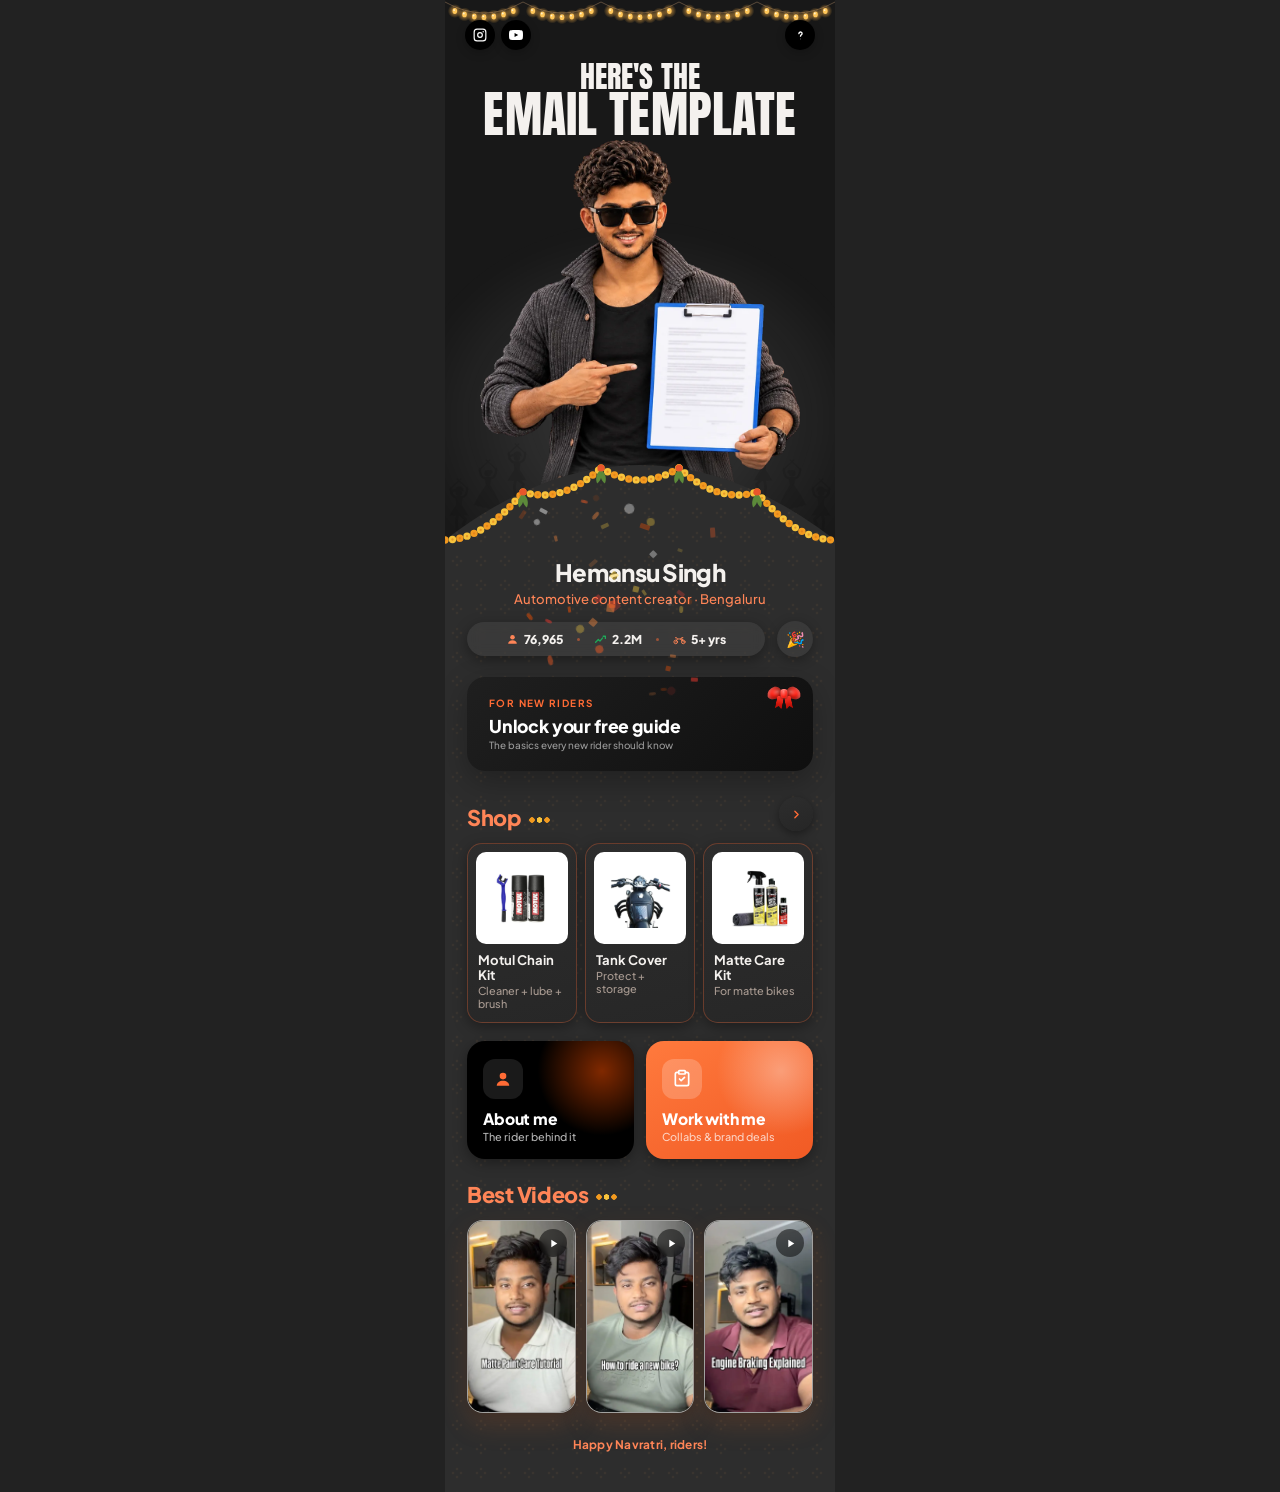
==== commit a855fc84: "Add files via upload" ====
--- a/index.html
+++ b/index.html
@@ -24,15 +24,27 @@
   })(window,document,"clarity","script","xbnj8ij4lf");
 </script>
 </head>
-<body>
+<body class="navratri">
 <main class="wrap">
 <div id="home-panel">
 
   <!-- ===== HERO ===== -->
-  <section class="hero hero-ad">
+  <section class="hero hero-ad festive">
+    <!-- NAVRATRI: everything tagged .nv is festive; remove class "navratri" from <body> to switch it all off -->
+    <div class="nv nv-lights" aria-hidden="true"></div>
+    <!-- NAVRATRI: garba dancers on both slopes of the arch, behind the photo -->
+    <div class="nv garba-ring" aria-hidden="true">
+      <svg width="0" height="0" style="position:absolute"><defs><g id="gb-man"><path d="M25 29 Q13.5 25.5 15 10.5" fill="none" stroke="currentColor" stroke-width="4.4" stroke-linecap="round" stroke-linejoin="round"/><path d="M35 29 Q46.5 25.5 45 10.5" fill="none" stroke="currentColor" stroke-width="4.4" stroke-linecap="round" stroke-linejoin="round"/><path d="M13 13 L33.5 -6.5" fill="none" stroke="currentColor" stroke-width="2.4" stroke-linecap="round"/><path d="M47 13 L26.5 -6.5" fill="none" stroke="currentColor" stroke-width="2.4" stroke-linecap="round"/><circle cx="30" cy="20" r="6"/><path d="M22.6 18.5 C22 10.5 26 8 30.5 8 C36 8 39 11 38.6 18 C35 15.5 26 15.5 22.6 18.5 Z"/><path d="M23.5 12.5 C17 12.5 14 16.5 13.5 23 C16.5 19.5 19.5 17.5 23.5 17.2 Z"/><path d="M23.5 27 Q30 24.5 36.5 27 L35 44 L25 44 Z"/><path d="M25 42.5 L35 42.5 C39.5 49 43.5 55 47.5 63 Q42.5 60.5 38.5 63.5 Q34 61 30 64 Q25.5 61 21.5 64 Q17 61 12.5 63.5 C16.5 55 20.5 49 25 42.5 Z"/><path d="M27 62 L25 76 L26.5 89.5" fill="none" stroke="currentColor" stroke-width="5" stroke-linecap="round" stroke-linejoin="round"/><path d="M33.5 62 L42.5 70.5 L37.5 79.5" fill="none" stroke="currentColor" stroke-width="5" stroke-linecap="round" stroke-linejoin="round"/><path d="M26.5 89.5 L31.5 90" fill="none" stroke="currentColor" stroke-width="4" stroke-linecap="round"/><path d="M37.5 79.5 L41.5 82.5" fill="none" stroke="currentColor" stroke-width="4" stroke-linecap="round"/></g><g id="gb-woman"><path d="M25 29 Q13.5 25.5 15 10.5" fill="none" stroke="currentColor" stroke-width="4.4" stroke-linecap="round" stroke-linejoin="round"/><path d="M35 29 Q46.5 25.5 45 10.5" fill="none" stroke="currentColor" stroke-width="4.4" stroke-linecap="round" stroke-linejoin="round"/><path d="M13 13 L33.5 -6.5" fill="none" stroke="currentColor" stroke-width="2.4" stroke-linecap="round"/><path d="M47 13 L26.5 -6.5" fill="none" stroke="currentColor" stroke-width="2.4" stroke-linecap="round"/><circle cx="30.5" cy="19" r="6.2"/><circle cx="24.6" cy="16.2" r="3.3"/><path d="M24 26.5 Q30 24 36 26.5 L34 42.5 L26 42.5 Z"/><path d="M26 41 L34 41 C42 52 50 64 57 79 Q52.5 78.5 48.5 82 Q43.5 80 39 84.5 Q34 82.5 29.5 86.5 Q24.5 84.5 20 87.5 Q15 86 10.5 88.5 Q7 87.5 3 89 C9 70 17 54 26 41 Z"/></g></defs></svg>
+      <span class="gd gd-l1"><svg viewBox="0 -10 60 106"><use href="#gb-man"/></svg></span>
+      <span class="gd gd-l2"><svg viewBox="0 -10 60 106"><use href="#gb-woman" transform="matrix(-1 0 0 1 60 0)"/></svg></span>
+      <span class="gd gd-l3"><svg viewBox="0 -10 60 106"><use href="#gb-man"/></svg></span>
+      <span class="gd gd-r1"><svg viewBox="0 -10 60 106"><use href="#gb-man" transform="matrix(-1 0 0 1 60 0)"/></svg></span>
+      <span class="gd gd-r2"><svg viewBox="0 -10 60 106"><use href="#gb-woman"/></svg></span>
+      <span class="gd gd-r3"><svg viewBox="0 -10 60 106"><use href="#gb-man" transform="matrix(-1 0 0 1 60 0)"/></svg></span>
+    </div>
     <p class="ad-head">
-      <span class="ad-l1">The only microfibre</span>
-      <span class="ad-l2">your bike needs</span>
+      <span class="ad-l1">Here's the</span>
+      <span class="ad-l2">email template</span>
     </p>
     <div class="hero-smoke" aria-hidden="true">
       <span class="smoke s1"></span>
@@ -41,8 +53,16 @@
       <span class="smoke s4"></span>
     </div>
     <span class="hero-glow" aria-hidden="true"></span>
-    <img class="hero-photo" src="images/27-hemansu-singh-microfibre-cloth-og-ladka.webp" alt="Hemansu Singh holding a grey microfibre cloth" />
-    <a class="ad-sticker" href="https://car101.in/products/car101-automotive-microfibre-towels-for-car-bike-cleaning-polishing-washing-detailing" target="_blank" rel="noopener sponsored" data-label="Hero Ad: Microfibre Cloth" data-category="Shop"><span>Shop<br>now</span></a>
+    <!-- photo + clickable clipboard share one box, so the button stays on the paper at every screen size -->
+    <div class="ad-figure">
+      <img class="ad-photo" src="images/28-hemansu-singh-email-template-og-ladka.webp" alt="Hemansu Singh pointing at an email template on a clipboard" />
+      <a class="ad-paper" href="https://docs.google.com/document/d/1CWmXkINnt4iCXGgHu6rlAf1vksH7OIdk3v8otmYlCcs/view" target="_blank" rel="noopener" data-label="Hero Ad: Email Template" data-category="Hero Ad" aria-label="Open the email template">
+        <span class="ad-tap" aria-hidden="true">
+          <span class="ad-ripple"></span>
+          <svg class="ad-cursor" viewBox="0 0 17 19"><path d="M1.5 1.5l13 7.2-5.6 1.5-3 6.3z" fill="#fff" stroke="#1a1a1a" stroke-width="1.4" stroke-linejoin="round"/></svg>
+        </span>
+      </a>
+    </div>
     <nav class="home-socials">
       <a href="https://instagram.com/ogladkaa" target="_blank" rel="noopener" data-label="Social: Instagram" data-category="Social" aria-label="Instagram"><svg viewBox="0 0 24 24" fill="none" stroke="currentColor" stroke-width="2" stroke-linecap="round" stroke-linejoin="round"><rect x="2" y="2" width="20" height="20" rx="5"/><circle cx="12" cy="12" r="4"/><circle cx="17.5" cy="6.5" r="1.2" fill="currentColor" stroke="none"/></svg></a>
       <a href="https://www.youtube.com/@Ogladkaa" target="_blank" rel="noopener" data-label="Social: YouTube" data-category="Social" aria-label="YouTube"><svg width="24" height="24" viewBox="0 0 24 24" fill="currentColor"><path d="M23.5 6.2a3.02 3.02 0 00-2.12-2.14C19.5 3.55 12 3.55 12 3.55s-7.5 0-9.38.51A3.02 3.02 0 00.5 6.2C0 8.08 0 12 0 12s0 3.92.5 5.8a3.02 3.02 0 002.12 2.14c1.88.51 9.38.51 9.38.51s7.5 0 9.38-.51a3.02 3.02 0 002.12-2.14C24 15.92 24 12 24 12s0-3.92-.5-5.8zM9.55 15.57V8.43L15.82 12l-6.27 3.57z"/></svg></a>
@@ -57,6 +77,16 @@
     <svg width="24" height="24" viewBox="0 0 440 120" preserveAspectRatio="none">
       <path d="M0,120 L0,110 Q220,-40 440,110 L440,120 Z" fill="#ffd9c7"/>
     </svg>
+    <!-- NAVRATRI: marigold swags tied along the arch, same style as the top toran -->
+    <svg class="nv arch-garland" viewBox="0 0 440 120" preserveAspectRatio="none">
+      <path class="g-o" d="M0,110 Q44,110 88,62 M88,62 Q132,74 176,38 M176,38 Q220,62 264,38 M264,38 Q308,74 352,62 M352,62 Q396,110 440,110"/>
+      <path class="g-y" d="M0,110 Q44,110 88,62 M88,62 Q132,74 176,38 M176,38 Q220,62 264,38 M264,38 Q308,74 352,62 M352,62 Q396,110 440,110"/>
+      <path class="g-c" d="M0,110 Q44,110 88,62 M88,62 Q132,74 176,38 M176,38 Q220,62 264,38 M264,38 Q308,74 352,62 M352,62 Q396,110 440,110"/>
+    </svg>
+    <span class="nv arch-knot k1"><svg viewBox="-8 -6 16 24"><path transform="rotate(-14)" d="M0 2C-3.2 6-3.2 12 0 16C3.2 12 3.2 6 0 2Z" fill="#5C8A3A"/><path transform="rotate(14)" d="M0 2C-3.2 6-3.2 12 0 16C3.2 12 3.2 6 0 2Z" fill="#5C8A3A"/><circle r="3.6" fill="#E9562B"/></svg></span>
+    <span class="nv arch-knot k2"><svg viewBox="-8 -6 16 24"><path transform="rotate(-14)" d="M0 2C-3.2 6-3.2 12 0 16C3.2 12 3.2 6 0 2Z" fill="#5C8A3A"/><path transform="rotate(14)" d="M0 2C-3.2 6-3.2 12 0 16C3.2 12 3.2 6 0 2Z" fill="#5C8A3A"/><circle r="3.6" fill="#E9562B"/></svg></span>
+    <span class="nv arch-knot k3"><svg viewBox="-8 -6 16 24"><path transform="rotate(-14)" d="M0 2C-3.2 6-3.2 12 0 16C3.2 12 3.2 6 0 2Z" fill="#5C8A3A"/><path transform="rotate(14)" d="M0 2C-3.2 6-3.2 12 0 16C3.2 12 3.2 6 0 2Z" fill="#5C8A3A"/><circle r="3.6" fill="#E9562B"/></svg></span>
+    <span class="nv arch-knot k4"><svg viewBox="-8 -6 16 24"><path transform="rotate(-14)" d="M0 2C-3.2 6-3.2 12 0 16C3.2 12 3.2 6 0 2Z" fill="#5C8A3A"/><path transform="rotate(14)" d="M0 2C-3.2 6-3.2 12 0 16C3.2 12 3.2 6 0 2Z" fill="#5C8A3A"/><circle r="3.6" fill="#E9562B"/></svg></span>
   </div>
   <section class="sheet">
     <div class="sheet-tex" aria-hidden="true"></div>
@@ -165,13 +195,14 @@
       </a>
     </div>
 
-    <p class="foot foot-soon">more coming soon</p>
+    <p class="foot foot-soon"><span class="nv-off">more coming soon</span><span class="nv nv-greet">Happy Navratri, riders!</span></p>
   </section>
 
 </div>
 
 <!-- ===== ACCESS / GUIDE FORM PANEL ===== -->
 <div id="access-panel">
+  <div class="nv nv-lights" aria-hidden="true"></div>
   <a class="guide-back" href="#home" onclick="showHome(event)" data-label="Nav: Back to Home" data-category="Navigation"><svg width="24" height="24" viewBox="0 0 24 24"><path d="M15 18l-6-6 6-6"/></svg> Back to home</a>
   <div id="access-form">
     <div class="access-hero reveal"><div class="eyebrow">Free Guide</div><h2>Get your free beginner's guide</h2><p>I'll send the guide straight to your email.</p></div>
@@ -190,7 +221,8 @@
 
 <!-- ===== ABOUT PANEL ===== -->
 <div id="about-panel">
-  <section class="hero hero-about">
+  <section class="hero hero-about festive">
+    <div class="nv nv-lights" aria-hidden="true"></div>
     <span class="hero-watermark" aria-hidden="true">OG</span>
     <div class="hero-smoke" aria-hidden="true">
       <span class="smoke s1"></span>
@@ -212,6 +244,15 @@
       <svg width="24" height="24" viewBox="0 0 440 120" preserveAspectRatio="none">
         <path d="M0,120 L0,110 Q220,-40 440,110 L440,120 Z" fill="#ffd9c7"/>
       </svg>
+      <svg class="nv arch-garland" viewBox="0 0 440 120" preserveAspectRatio="none">
+        <path class="g-o" d="M0,110 Q44,110 88,62 M88,62 Q132,74 176,38 M176,38 Q220,62 264,38 M264,38 Q308,74 352,62 M352,62 Q396,110 440,110"/>
+        <path class="g-y" d="M0,110 Q44,110 88,62 M88,62 Q132,74 176,38 M176,38 Q220,62 264,38 M264,38 Q308,74 352,62 M352,62 Q396,110 440,110"/>
+        <path class="g-c" d="M0,110 Q44,110 88,62 M88,62 Q132,74 176,38 M176,38 Q220,62 264,38 M264,38 Q308,74 352,62 M352,62 Q396,110 440,110"/>
+      </svg>
+      <span class="nv arch-knot k1"><svg viewBox="-8 -6 16 24"><path transform="rotate(-14)" d="M0 2C-3.2 6-3.2 12 0 16C3.2 12 3.2 6 0 2Z" fill="#5C8A3A"/><path transform="rotate(14)" d="M0 2C-3.2 6-3.2 12 0 16C3.2 12 3.2 6 0 2Z" fill="#5C8A3A"/><circle r="3.6" fill="#E9562B"/></svg></span>
+      <span class="nv arch-knot k2"><svg viewBox="-8 -6 16 24"><path transform="rotate(-14)" d="M0 2C-3.2 6-3.2 12 0 16C3.2 12 3.2 6 0 2Z" fill="#5C8A3A"/><path transform="rotate(14)" d="M0 2C-3.2 6-3.2 12 0 16C3.2 12 3.2 6 0 2Z" fill="#5C8A3A"/><circle r="3.6" fill="#E9562B"/></svg></span>
+      <span class="nv arch-knot k3"><svg viewBox="-8 -6 16 24"><path transform="rotate(-14)" d="M0 2C-3.2 6-3.2 12 0 16C3.2 12 3.2 6 0 2Z" fill="#5C8A3A"/><path transform="rotate(14)" d="M0 2C-3.2 6-3.2 12 0 16C3.2 12 3.2 6 0 2Z" fill="#5C8A3A"/><circle r="3.6" fill="#E9562B"/></svg></span>
+      <span class="nv arch-knot k4"><svg viewBox="-8 -6 16 24"><path transform="rotate(-14)" d="M0 2C-3.2 6-3.2 12 0 16C3.2 12 3.2 6 0 2Z" fill="#5C8A3A"/><path transform="rotate(14)" d="M0 2C-3.2 6-3.2 12 0 16C3.2 12 3.2 6 0 2Z" fill="#5C8A3A"/><circle r="3.6" fill="#E9562B"/></svg></span>
     </div>
   </section>
 
@@ -248,13 +289,14 @@
       </div>
     </div>
 
-    <p class="foot foot-soon">more coming soon</p>
+    <p class="foot foot-soon"><span class="nv-off">more coming soon</span><span class="nv nv-greet">Happy Navratri, riders!</span></p>
   </section>
 </div>
 
 <!-- ===== SHOP PANEL ===== -->
 <div id="shop-panel">
-  <section class="hero hero-shop">
+  <section class="hero hero-shop festive">
+    <div class="nv nv-lights" aria-hidden="true"></div>
     <span class="hero-watermark" aria-hidden="true">OG</span>
     <div class="hero-smoke" aria-hidden="true">
       <span class="smoke s1"></span>
@@ -276,6 +318,15 @@
       <svg width="24" height="24" viewBox="0 0 440 120" preserveAspectRatio="none">
         <path d="M0,120 L0,110 Q220,-40 440,110 L440,120 Z" fill="#ffd9c7"/>
       </svg>
+      <svg class="nv arch-garland" viewBox="0 0 440 120" preserveAspectRatio="none">
+        <path class="g-o" d="M0,110 Q44,110 88,62 M88,62 Q132,74 176,38 M176,38 Q220,62 264,38 M264,38 Q308,74 352,62 M352,62 Q396,110 440,110"/>
+        <path class="g-y" d="M0,110 Q44,110 88,62 M88,62 Q132,74 176,38 M176,38 Q220,62 264,38 M264,38 Q308,74 352,62 M352,62 Q396,110 440,110"/>
+        <path class="g-c" d="M0,110 Q44,110 88,62 M88,62 Q132,74 176,38 M176,38 Q220,62 264,38 M264,38 Q308,74 352,62 M352,62 Q396,110 440,110"/>
+      </svg>
+      <span class="nv arch-knot k1"><svg viewBox="-8 -6 16 24"><path transform="rotate(-14)" d="M0 2C-3.2 6-3.2 12 0 16C3.2 12 3.2 6 0 2Z" fill="#5C8A3A"/><path transform="rotate(14)" d="M0 2C-3.2 6-3.2 12 0 16C3.2 12 3.2 6 0 2Z" fill="#5C8A3A"/><circle r="3.6" fill="#E9562B"/></svg></span>
+      <span class="nv arch-knot k2"><svg viewBox="-8 -6 16 24"><path transform="rotate(-14)" d="M0 2C-3.2 6-3.2 12 0 16C3.2 12 3.2 6 0 2Z" fill="#5C8A3A"/><path transform="rotate(14)" d="M0 2C-3.2 6-3.2 12 0 16C3.2 12 3.2 6 0 2Z" fill="#5C8A3A"/><circle r="3.6" fill="#E9562B"/></svg></span>
+      <span class="nv arch-knot k3"><svg viewBox="-8 -6 16 24"><path transform="rotate(-14)" d="M0 2C-3.2 6-3.2 12 0 16C3.2 12 3.2 6 0 2Z" fill="#5C8A3A"/><path transform="rotate(14)" d="M0 2C-3.2 6-3.2 12 0 16C3.2 12 3.2 6 0 2Z" fill="#5C8A3A"/><circle r="3.6" fill="#E9562B"/></svg></span>
+      <span class="nv arch-knot k4"><svg viewBox="-8 -6 16 24"><path transform="rotate(-14)" d="M0 2C-3.2 6-3.2 12 0 16C3.2 12 3.2 6 0 2Z" fill="#5C8A3A"/><path transform="rotate(14)" d="M0 2C-3.2 6-3.2 12 0 16C3.2 12 3.2 6 0 2Z" fill="#5C8A3A"/><circle r="3.6" fill="#E9562B"/></svg></span>
     </div>
   </section>
 
@@ -392,12 +443,13 @@
       </a>
     </div>
 
-    <p class="foot foot-soon">more coming soon</p>
+    <p class="foot foot-soon"><span class="nv-off">more coming soon</span><span class="nv nv-greet">Happy Navratri, riders!</span></p>
   </section>
 </div>
 
 <!-- ===== QUESTION PANEL ===== -->
 <div id="question-panel">
+  <div class="nv nv-lights" aria-hidden="true"></div>
   <a class="guide-back" href="#home" onclick="showHome(event)" data-label="Nav: Back to Home" data-category="Navigation"><svg width="24" height="24" viewBox="0 0 24 24"><path d="M15 18l-6-6 6-6"/></svg> Back to home</a>
   <div id="question-form">
     <div class="access-hero reveal"><div class="eyebrow">Ask Me Anything</div><h2>Got a bike question?</h2><p>Drop it here — I read every one and reply in my content.</p></div>
@@ -416,6 +468,7 @@
 
 <!-- ===== WORK WITH ME PANEL ===== -->
 <div id="work-panel">
+  <div class="nv nv-lights" aria-hidden="true"></div>
   <nav class="home-socials" style="position:static; margin-bottom:8px;">
     <a href="#home" onclick="showHome(event)" data-label="Nav: Back to Home" data-category="Navigation" aria-label="Back"><svg viewBox="0 0 24 24" fill="none" stroke="currentColor" stroke-width="2.2" stroke-linecap="round" stroke-linejoin="round"><path d="M15 18l-6-6 6-6"/></svg></a>
   </nav>
@@ -432,6 +485,7 @@
 
 <!-- ===== ANNOUNCEMENT PANEL ===== -->
 <div id="announcement-panel">
+  <div class="nv nv-lights" aria-hidden="true"></div>
   <nav class="home-socials" style="position:static; margin-bottom:8px;">
     <a href="#home" onclick="showHome(event)" data-label="Nav: Back to Home" data-category="Navigation" aria-label="Back"><svg viewBox="0 0 24 24" fill="none" stroke="currentColor" stroke-width="2.2" stroke-linecap="round" stroke-linejoin="round"><path d="M15 18l-6-6 6-6"/></svg></a>
   </nav>
--- a/style.css
+++ b/style.css
@@ -976,49 +976,273 @@
 body[data-theme="dark"] .work-email { color: #FF6B35 !important; }
 
 
-/* ============ HERO AD — microfibre poster (home hero) ============ */
-.hero.hero-ad { height: 540px; }
+/* ============ HERO AD — home hero poster ============ */
+/* Sizes are fluid (vw) and capped at the 390px column, so the poster
+   scales down on small phones instead of wrapping or cropping. */
+.hero.hero-ad { height: min(630px, calc(350px + 72vw)); }
 .ad-head {
   position: absolute;
-  top: 62px; left: 16px; right: 16px;
-  z-index: 2;                       /* behind the photo so the hair overlaps the type */
+  top: 62px; left: 12px; right: 12px;
+  z-index: 2;
   text-align: center;
   font-family: 'Anton', Impact, 'Arial Narrow Bold', sans-serif;
   font-weight: 400;
   text-transform: uppercase;
+  white-space: nowrap;
   color: var(--ink);
   line-height: 0.95;
   letter-spacing: 0.01em;
 }
 .ad-head span { display: block; }
-.ad-l1 { font-size: 2.3rem; }
-.ad-l2 { font-size: 2.95rem; }
-.hero-ad .hero-photo {
+.ad-l1 { font-size: min(1.9rem, 7.8vw); }
+.ad-l2 { font-size: min(3.1rem, 12.7vw); }
+
+.ad-figure {
+  position: absolute;
   left: 50%;
+  bottom: 140px;
+  height: min(350px, 89.7vw);
+  aspect-ratio: 822 / 900;
+  transform: translateX(-50%);
+  z-index: 3;
+  container-type: inline-size;
+}
+.ad-photo {
+  display: block; width: 100%; height: 100%;
+  /* soft fade on the cut-off bottom edge */
+  -webkit-mask-image: linear-gradient(to bottom, #000 90%, transparent 100%);
+          mask-image: linear-gradient(to bottom, #000 90%, transparent 100%);
+}
+
+/* the clipboard paper itself is the link — no visible button,
+   just a small cursor that taps it on a loop */
+.ad-paper {
+  position: absolute;
+  left: 54.8%; top: 49%;
+  width: 31%; height: 37%;
+  transform: rotate(3deg);          /* matches the paper's tilt */
+  border-radius: 4px;
+  text-decoration: none;
+  transition: background-color .2s;
+}
+.ad-paper:hover { background-color: rgba(255,107,53,0.08); }
+.ad-paper:focus-visible { outline: 3px solid var(--coral); outline-offset: 2px; }
+
+.ad-tap {                            /* tap point on the paper */
+  position: absolute;
+  left: 50%; top: 40%;
+  width: 0; height: 0;
+  pointer-events: none;
+}
+.ad-ripple {
+  position: absolute;
+  left: 0; top: 0;
+  width: 46px; height: 46px; margin: -23px 0 0 -23px;
+  width: 15cqw; height: 15cqw; margin: -7.5cqw 0 0 -7.5cqw;
+  border-radius: 50%;
+  border: 1.5px solid rgba(255,107,53,0.7);
+  background: rgba(255,107,53,0.10);
+  transform: scale(0);
+  opacity: 0;
+  animation: tapRipple 3.2s ease-out infinite;
+}
+.ad-cursor {
+  position: absolute;
+  left: -1px; top: -1px;             /* arrow tip sits on the tap point */
+  width: 18px;
+  width: 5.6cqw;
   height: auto;
-  width: 88%;
+  overflow: visible;
+  transform-origin: 1px 1px;
+  filter: drop-shadow(0 2px 2px rgba(0,0,0,0.3));
+  opacity: 0;
+  animation: tapCursor 3.2s ease-in-out infinite;
+}
+@keyframes tapCursor {
+  0%   { opacity: 0; transform: translate(14px, 16px); }
+  16%  { opacity: 1; transform: translate(0, 0) scale(1); }
+  24%  { transform: translate(0, 0) scale(.8); }      /* press */
+  32%  { transform: translate(0, 0) scale(1); }
+  64%  { opacity: 1; transform: translate(0, 0); }
+  80%  { opacity: 0; transform: translate(6px, 7px); }
+  100% { opacity: 0; transform: translate(14px, 16px); }
+}
+@keyframes tapRipple {
+  0%, 23% { transform: scale(0);   opacity: 0; }
+  25%     { transform: scale(.25); opacity: 1; }
+  62%     { transform: scale(1);   opacity: 0; }
+  100%    { transform: scale(1);   opacity: 0; }
+}
+@media (prefers-reduced-motion: reduce) {
+  .ad-cursor { animation: none; opacity: 1; }
+  .ad-ripple { display: none; }
+}
+
+/* stats pill: never break "5+ yrs" onto two lines on small phones */
+.id-stats .stat { white-space: nowrap; }
+@media (max-width: 360px) { .id-stats { gap: 9px; padding: 9px 12px; } }
+
+/* ============ NAVRATRI — light festive touches across the whole site ============
+   Switch everything off after the festival: remove class "navratri" from <body>.
+   Festive elements carry class .nv; all other festive styling is scoped to body.navratri. */
+body:not(.navratri) .nv { display: none !important; }
+body.navratri { --bd: rgba(241,90,36,0.085); }
+body.navratri[data-theme="dark"] { --bd: rgba(255,176,96,0.06); }
+
+/* 1. warm string lights at the top of every page, dark mode only (built by app.js) */
+.nv-lights {
+  position: absolute; top: 0; left: 0; right: 0;
+  z-index: 5;                         /* under the round nav buttons (z 6) */
+  line-height: 0;
+  pointer-events: none;
+}
+.nv-lights svg { display: block; width: 100%; height: auto; overflow: visible; color: #6E5B48; }
+body[data-theme="dark"] .nv-lights svg { color: #5A4A3A; }
+.nv-lights .lb { animation: twinkle 3.2s ease-in-out infinite; }
+.nv-lights .lb1 { animation-delay: -1.6s; }
+@keyframes twinkle { 0%, 100% { opacity: 1; } 50% { opacity: .5; } }
+@media (prefers-reduced-motion: reduce) { .nv-lights .lb { animation: none; } }
+body.navratri #access-panel,
+body.navratri #question-panel,
+body.navratri #work-panel,
+body.navratri #announcement-panel { position: relative; isolation: isolate; }
+/* lights only in dark mode */
+body.navratri:not([data-theme="dark"]) .nv-lights { display: none; }
+body.navratri[data-theme="dark"] #access-panel,
+body.navratri[data-theme="dark"] #question-panel,
+body.navratri[data-theme="dark"] #work-panel,
+body.navratri[data-theme="dark"] #announcement-panel { padding-top: 36px; }
+
+/* 2. marigold swags tied along every arch (home, about, shop) */
+.arch-garland {
+  position: absolute; top: 0; left: 0;
+  width: 100%; height: 100%;
+  overflow: visible;
+  pointer-events: none;
+}
+.arch-garland path,
+body[data-theme="dark"] .arch-garland path {
+  fill: none !important;
+  vector-effect: non-scaling-stroke;   /* beads stay round at any width */
+  stroke-linecap: round;
+}
+.arch-garland .g-o { stroke: #F29A1F; stroke-width: 7.4; stroke-dasharray: 0 15; }
+.arch-garland .g-y { stroke: #F7C33C; stroke-width: 7.4; stroke-dasharray: 0 15; stroke-dashoffset: -7.5; }
+.arch-garland .g-c { stroke: #D9711A; stroke-width: 2.4; stroke-dasharray: 0 7.5; opacity: .5; }
+.arch-knot {
+  position: absolute;
+  width: 16px; height: 24px;
+  margin: -6px 0 0 -8px;              /* flower centre sits on the tie point */
+  pointer-events: none;
+  line-height: 0;
+}
+.arch-knot svg { width: 100%; height: 100%; }
+/* tie points at t = .2 .4 .6 .8 on Q(0,110)-(220,-40)-(440,110); % of arch height so it fits 120px and 90px arches */
+.arch-knot.k1 { left: 20%; top: 51.7%; }
+.arch-knot.k2 { left: 40%; top: 31.7%; }
+.arch-knot.k3 { left: 60%; top: 31.7%; }
+.arch-knot.k4 { left: 80%; top: 51.7%; }
+body[data-theme="dark"] .arch-knot path { fill: #5C8A3A !important; }   /* dark theme repaints arch paths */
+
+/* 3. hero smoke: dark orange in light mode, warm marigold in dark mode (home, about, shop) */
+body.navratri .festive .hero-smoke .s1 { background: radial-gradient(circle, rgba(214,84,20,0.70), rgba(214,84,20,0) 68%); }
+body.navratri .festive .hero-smoke .s2 { background: radial-gradient(circle, rgba(226,98,24,0.62), rgba(226,98,24,0) 68%); }
+body.navratri .festive .hero-smoke .s3 { background: radial-gradient(circle, rgba(234,112,30,0.60), rgba(234,112,30,0) 68%); }
+body.navratri .festive .hero-smoke .s4 { background: radial-gradient(circle, rgba(204,74,14,0.58), rgba(204,74,14,0) 70%); }
+/* light mode: lift the home glow back above the arch (it sank when the arch dropped 40px) */
+body.navratri:not([data-theme="dark"]) .hero-ad .hero-smoke { transform: translateY(-40px); }
+body.navratri[data-theme="dark"] .festive .hero-smoke .s1 { background: radial-gradient(circle, rgba(245,150,40,0.30), rgba(245,150,40,0) 68%) !important; }
+body.navratri[data-theme="dark"] .festive .hero-smoke .s2 { background: radial-gradient(circle, rgba(250,120,40,0.28), rgba(250,120,40,0) 68%) !important; }
+body.navratri[data-theme="dark"] .festive .hero-smoke .s3 { background: radial-gradient(circle, rgba(250,185,60,0.26), rgba(250,185,60,0) 68%) !important; }
+body.navratri[data-theme="dark"] .festive .hero-smoke .s4 { background: radial-gradient(circle, rgba(240,135,35,0.26), rgba(240,135,35,0) 70%) !important; }
+
+/* 4. faint bandhani dots (Gujarati tie-dye) on page backgrounds */
+body.navratri .sheet-tex::after,
+body.navratri .arch::after,
+body.navratri .about-arch::after,
+body.navratri .shop-arch::after,
+body.navratri .shop-sheet::before,
+body.navratri #access-panel::before,
+body.navratri #question-panel::before,
+body.navratri #work-panel::before,
+body.navratri #announcement-panel::before {
+  content: "";
+  position: absolute; inset: 0;
+  pointer-events: none;
+  background-image:
+    radial-gradient(circle at 8px 12px,  var(--bd) 1.1px, transparent 1.7px),
+    radial-gradient(circle at 16px 12px, var(--bd) 1.1px, transparent 1.7px),
+    radial-gradient(circle at 12px 8px,  var(--bd) 1.1px, transparent 1.7px),
+    radial-gradient(circle at 12px 16px, var(--bd) 1.1px, transparent 1.7px);
+  background-size: 24px 24px;
+}
+body.navratri .shop-sheet::before,
+body.navratri #access-panel::before,
+body.navratri #question-panel::before,
+body.navratri #work-panel::before,
+body.navratri #announcement-panel::before { z-index: -1; }
+/* dots continue up into the arch domes, clipped to the arch shape and lined up with the sheet below */
+body.navratri .arch::after,
+body.navratri .about-arch::after,
+body.navratri .shop-arch::after {
+  z-index: 0;
+  -webkit-mask: url("data:image/svg+xml,%3Csvg xmlns='http://www.w3.org/2000/svg' viewBox='0 0 440 120' preserveAspectRatio='none'%3E%3Cpath d='M0,120 L0,110 Q220,-40 440,110 L440,120 Z'/%3E%3C/svg%3E") 0 0 / 100% 100% no-repeat;
+          mask: url("data:image/svg+xml,%3Csvg xmlns='http://www.w3.org/2000/svg' viewBox='0 0 440 120' preserveAspectRatio='none'%3E%3Cpath d='M0,120 L0,110 Q220,-40 440,110 L440,120 Z'/%3E%3C/svg%3E") 0 0 / 100% 100% no-repeat;
+}
+body.navratri .arch::after { background-position: 0 -1px; }                 /* 120px arch, sheet overlaps 1px */
+body.navratri .about-arch::after,
+body.navratri .shop-arch::after { background-position: 0 17px; }            /* 90px arch: 89 mod 24 */
+.arch-garland, .arch-knot { z-index: 1; }                                     /* garland stays above the dots */
+
+/* 5. footer greeting replaces "more coming soon" while the theme is on */
+body.navratri .nv-off { display: none; }
+body.navratri .foot-soon .nv-greet { font-size: 0.74rem; letter-spacing: 0.02em; font-weight: 700; color: var(--coral-deep); }
+
+/* 6. three marigold beads after each section title */
+body.navratri .sec-head h2::after,
+body.navratri .shop-sheet .shop-section-head::after {
+  content: "";
+  display: inline-block;
+  width: 21px; height: 6px;
+  margin-left: 8px;
+  vertical-align: middle;
+  background:
+    radial-gradient(circle at 3px 3px,  #F29A1F 2.5px, transparent 3px),
+    radial-gradient(circle at 10.5px 3px, #F7C33C 2.5px, transparent 3px),
+    radial-gradient(circle at 18px 3px, #F29A1F 2.5px, transparent 3px);
+}
+
+/* 7. home hero: garba dancers on the arch slopes */
+/* garba dancers: original pictograms, three per side, feet on the arch slope,
+   behind the photo. Barely visible; a slow step + sway loop. */
+.garba-ring {
+  position: absolute; inset: 0;
+  z-index: 2;
+  color: #C2410C;                     /* dark orange (light mode) */
+  opacity: 0.2;
+  pointer-events: none;
+}
+body[data-theme="dark"] .garba-ring { color: #000; opacity: 0.1; }  /* 1% black is invisible on dark */
+.gd {
+  position: absolute;
+  width: 0;                          /* zero-width anchor = the dancer's feet */
+  height: min(56px, 14.4vw);
+  transform-origin: 0 100%;
+  animation: gbBob 2.2s ease-in-out infinite, gbSway 4.4s ease-in-out infinite;
+}
+.gd svg {
+  position: absolute; left: 0; bottom: 0;
+  height: 100%; width: auto;
   transform: translateX(-50%);
-}
-.ad-sticker {
-  position: absolute;
-  right: 16px; top: 262px;
-  z-index: 5;
-  width: 80px; height: 80px;
-  border-radius: 50%;
-  display: grid; place-items: center;
-  background: var(--coral);
-  color: #fff;
-  font-family: 'Anton', Impact, sans-serif;
-  font-size: 1.15rem;
-  line-height: 1;
-  text-align: center;
-  text-transform: uppercase;
-  text-decoration: none;
-  outline: 2px dashed rgba(255,255,255,0.75);
-  outline-offset: -7px;
-  transform: rotate(-10deg);
-  box-shadow: 0 8px 20px rgba(241,90,36,0.35);
-  transition: transform .18s;
-}
-.ad-sticker:active { transform: rotate(-10deg) scale(.92); }
-.ad-sticker:focus-visible { outline: 3px solid var(--ink); outline-offset: 3px; }
+  fill: currentColor;
+}
+@keyframes gbBob  { 0%, 100% { translate: 0 0; }    50% { translate: 0 -2px; } }
+@keyframes gbSway { 0%, 100% { rotate: -3deg; }     50% { rotate: 3deg; } }
+@media (prefers-reduced-motion: reduce) { .gd { animation: none; } }
+.gd-l1 { left: 3.5%; bottom: 97px; animation-delay: 0s; }
+.gd-l2 { left: 11.0%; bottom: 116px; animation-delay: -1.1s; }
+.gd-l3 { left: 18.5%; bottom: 132px; animation-delay: -3.3s; }
+.gd-r1 { left: 96.5%; bottom: 97px; animation-delay: -0.55s; }
+.gd-r2 { left: 89.0%; bottom: 116px; animation-delay: -1.65s; }
+.gd-r3 { left: 81.5%; bottom: 132px; animation-delay: -4.4s; }
+
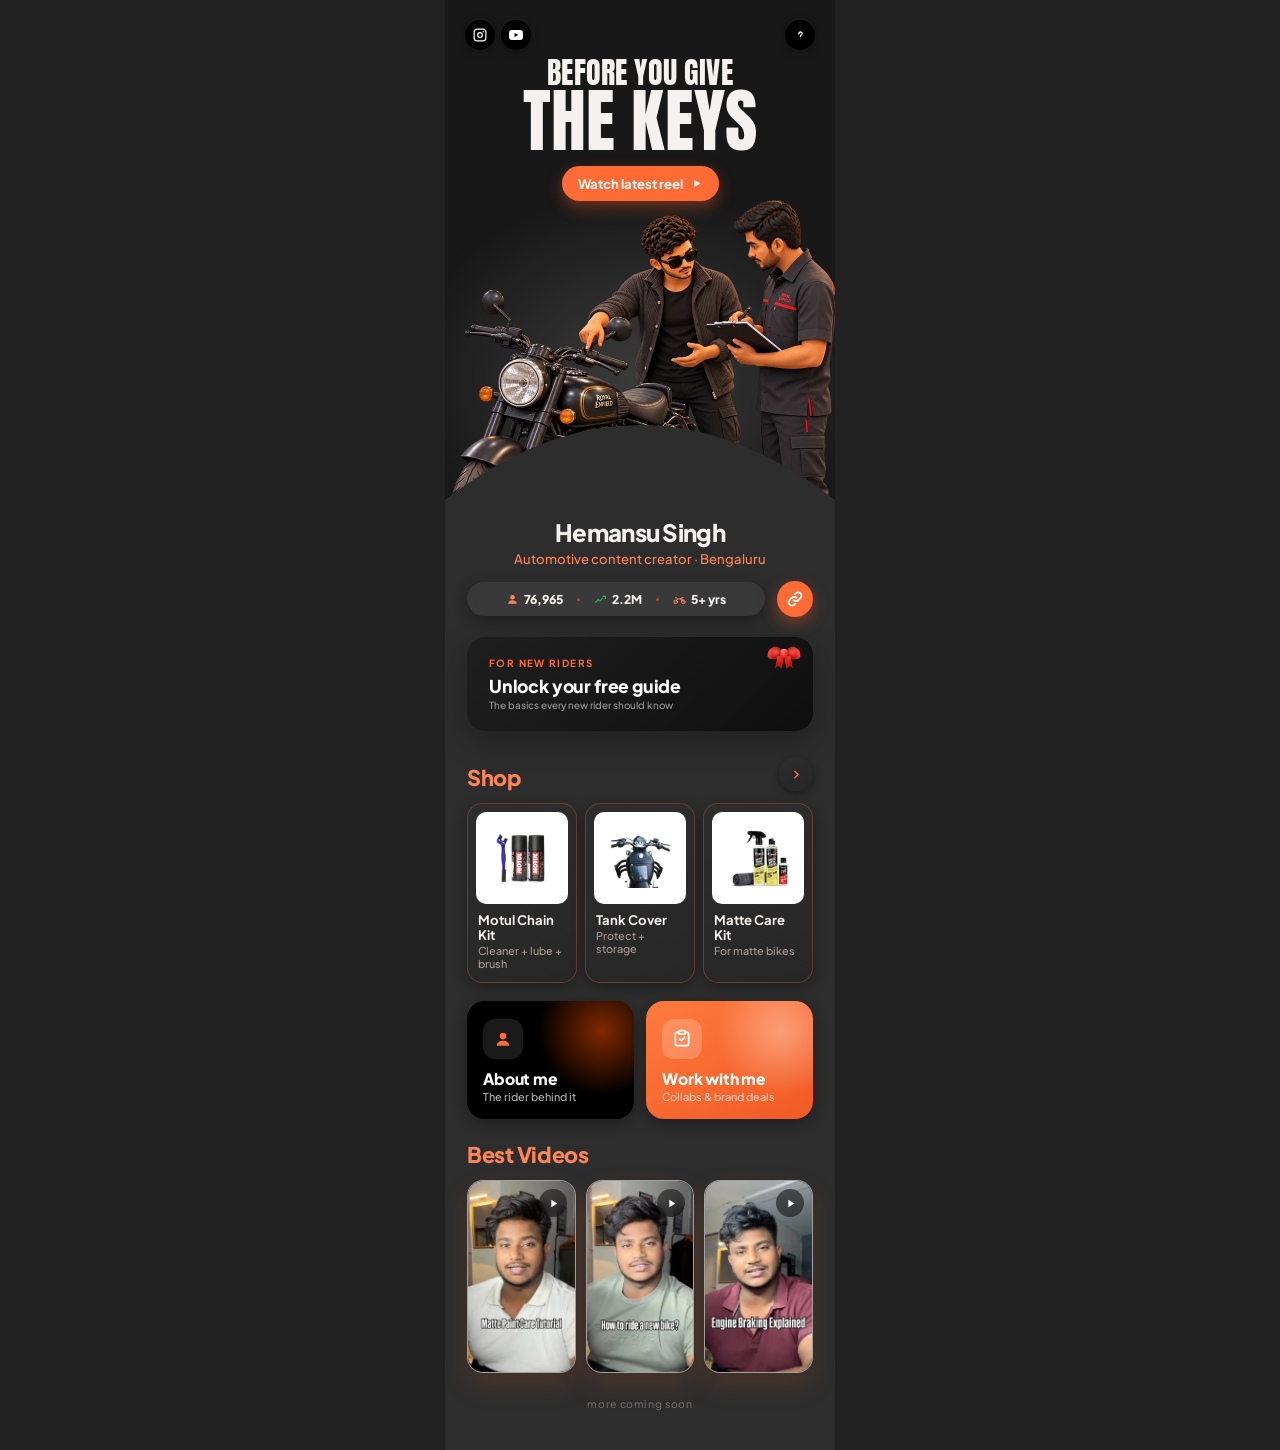
==== commit 8690c478: "Add files via upload" ====
--- a/index.html
+++ b/index.html
@@ -24,13 +24,13 @@
   })(window,document,"clarity","script","xbnj8ij4lf");
 </script>
 </head>
-<body class="navratri">
+<body>
 <main class="wrap">
 <div id="home-panel">
 
   <!-- ===== HERO ===== -->
   <section class="hero hero-ad festive">
-    <!-- NAVRATRI: everything tagged .nv is festive; remove class "navratri" from <body> to switch it all off -->
+    <!-- NAVRATRI (off): festive bits are tagged .nv; add class="navratri" to <body> to switch them back on -->
     <div class="nv nv-lights" aria-hidden="true"></div>
     <!-- NAVRATRI: garba dancers on both slopes of the arch, behind the photo -->
     <div class="nv garba-ring" aria-hidden="true">
@@ -42,10 +42,18 @@
       <span class="gd gd-r2"><svg viewBox="0 -10 60 106"><use href="#gb-woman"/></svg></span>
       <span class="gd gd-r3"><svg viewBox="0 -10 60 106"><use href="#gb-man" transform="matrix(-1 0 0 1 60 0)"/></svg></span>
     </div>
-    <p class="ad-head">
-      <span class="ad-l1">Here's the</span>
-      <span class="ad-l2">email template</span>
-    </p>
+    <!-- HERO = latest video. Change the headline, image and reel link for each new video,
+         and add the video to the Video Links page. -->
+    <div class="ad-top">
+      <p class="ad-head">
+        <span class="ad-l1">Before you give</span>
+        <span class="ad-l2">the keys</span>
+      </p>
+      <a class="ad-cta" href="https://www.instagram.com/reel/DewrignhHhk/" target="_blank" rel="noopener" data-label="Hero: Watch Latest Reel" data-category="Hero">
+        Watch latest reel
+        <svg viewBox="0 0 24 24" aria-hidden="true"><path d="M8 5.5v13l11-6.5z"/></svg>
+      </a>
+    </div>
     <div class="hero-smoke" aria-hidden="true">
       <span class="smoke s1"></span>
       <span class="smoke s2"></span>
@@ -53,15 +61,10 @@
       <span class="smoke s4"></span>
     </div>
     <span class="hero-glow" aria-hidden="true"></span>
-    <!-- photo + clickable clipboard share one box, so the button stays on the paper at every screen size -->
     <div class="ad-figure">
-      <img class="ad-photo" src="images/28-hemansu-singh-email-template-og-ladka.webp" alt="Hemansu Singh pointing at an email template on a clipboard" />
-      <a class="ad-paper" href="https://docs.google.com/document/d/1CWmXkINnt4iCXGgHu6rlAf1vksH7OIdk3v8otmYlCcs/view" target="_blank" rel="noopener" data-label="Hero Ad: Email Template" data-category="Hero Ad" aria-label="Open the email template">
-        <span class="ad-tap" aria-hidden="true">
-          <span class="ad-ripple"></span>
-          <svg class="ad-cursor" viewBox="0 0 17 19"><path d="M1.5 1.5l13 7.2-5.6 1.5-3 6.3z" fill="#fff" stroke="#1a1a1a" stroke-width="1.4" stroke-linejoin="round"/></svg>
-        </span>
-      </a>
+      <img class="ad-photo" src="images/32-before-you-give-the-keys-og-ladka.webp" alt="Hemansu Singh going over his Royal Enfield Classic 350 with a service technician" />
+      <img class="ad-hand" src="images/32-before-you-give-the-keys-hand.webp" alt="" aria-hidden="true" />
+      <img class="ad-advisor" src="images/32-before-you-give-the-keys-advisor-head.webp" alt="" aria-hidden="true" />
     </div>
     <nav class="home-socials">
       <a href="https://instagram.com/ogladkaa" target="_blank" rel="noopener" data-label="Social: Instagram" data-category="Social" aria-label="Instagram"><svg viewBox="0 0 24 24" fill="none" stroke="currentColor" stroke-width="2" stroke-linecap="round" stroke-linejoin="round"><rect x="2" y="2" width="20" height="20" rx="5"/><circle cx="12" cy="12" r="4"/><circle cx="17.5" cy="6.5" r="1.2" fill="currentColor" stroke="none"/></svg></a>
@@ -111,7 +114,7 @@
             <b class="count" data-target="5" data-suffix="+ yrs">0</b>
           </span>
         </div>
-        <a class="offer-btn" href="#announcement" onclick="showAnnouncement(event)" data-label="Nav: Announcement" data-category="Announcement" aria-label="Offers">🎉</a>
+        <a class="offer-btn" href="#video-links" onclick="showAnnouncement(event)" data-label="Nav: Video Links" data-category="Video Links" aria-label="Links from my videos"><svg viewBox="0 0 24 24" fill="none" stroke="currentColor" stroke-width="2.2" stroke-linecap="round" stroke-linejoin="round" aria-hidden="true"><path d="M10 13.5a4.5 4.5 0 006.4.2l2.8-2.8a4.5 4.5 0 00-6.4-6.4l-1.2 1.2"/><path d="M14 10.5a4.5 4.5 0 00-6.4-.2l-2.8 2.8a4.5 4.5 0 006.4 6.4l1.2-1.2"/></svg></a>
       </div>
     </div>
 
@@ -483,16 +486,56 @@
   </div>
 </div>
 
-<!-- ===== ANNOUNCEMENT PANEL ===== -->
+<!-- ===== VIDEO LINKS PANEL (id kept as announcement-panel for app.js) ===== -->
 <div id="announcement-panel">
   <div class="nv nv-lights" aria-hidden="true"></div>
   <nav class="home-socials" style="position:static; margin-bottom:8px;">
     <a href="#home" onclick="showHome(event)" data-label="Nav: Back to Home" data-category="Navigation" aria-label="Back"><svg viewBox="0 0 24 24" fill="none" stroke="currentColor" stroke-width="2.2" stroke-linecap="round" stroke-linejoin="round"><path d="M15 18l-6-6 6-6"/></svg></a>
   </nav>
-  <div class="work-wrap reveal">
-    <div class="work-icon">🎉</div>
-    <h2>This page is under maintenance</h2>
-    <p>We will be back soon.</p>
+  <div class="access-hero reveal"><div class="eyebrow" aria-hidden="true">&nbsp;</div><h2>Links from my videos</h2><p>Came here from an older reel? Find the video below and grab its link.</p></div>
+
+  <!-- VIDEO LINKS — newest on top. For a new video, copy one card and change:
+       the reel cover (images/), title, one-line blurb, product link + button label,
+       and the reel URL (used twice: thumbnail + Watch video). Move "Latest" to the new card. -->
+  <div class="vl-list">
+
+    <article class="vl-card reveal">
+      <a class="vl-thumb" href="https://www.instagram.com/reel/Deo7svjpq50/" target="_blank" rel="noopener" data-label="Video Links: Insurance Mods Email - Thumbnail" data-category="Video Links" aria-label="Watch: Email them to save money"><img src="images/29-reel-email-insurance-mods.webp" alt="Reel cover: Email them to save money" loading="lazy" /></a>
+      <div class="vl-body">
+        <span class="vl-tag">Latest</span>
+        <h3 class="vl-title">Email them to save money</h3>
+        <p class="vl-sub">How to declare bike modifications to your insurer.</p>
+        <div class="vl-actions">
+          <a class="vl-btn vl-btn-main" href="https://docs.google.com/document/d/1CWmXkINnt4iCXGgHu6rlAf1vksH7OIdk3v8otmYlCcs/view" target="_blank" rel="noopener" data-label="Video Links: Insurance Mods Email - Link" data-category="Video Links">Open template</a>
+          <a class="vl-btn vl-btn-ghost" href="https://www.instagram.com/reel/Deo7svjpq50/" target="_blank" rel="noopener" data-label="Video Links: Insurance Mods Email - Watch" data-category="Video Links">Watch video</a>
+        </div>
+      </div>
+    </article>
+
+    <article class="vl-card reveal">
+      <a class="vl-thumb" href="https://www.instagram.com/reel/DeXGaTtprFi/" target="_blank" rel="noopener" data-label="Video Links: Microfibre Cloth - Thumbnail" data-category="Video Links" aria-label="Watch: Don't use this cloth"><img src="images/30-reel-dont-use-this-cloth.webp" alt="Reel cover: Don't use this cloth" loading="lazy" /></a>
+      <div class="vl-body">
+        <h3 class="vl-title">Don't use this cloth</h3>
+        <p class="vl-sub">Picking the right cloth to keep your paint scratch-free.</p>
+        <div class="vl-actions">
+          <a class="vl-btn vl-btn-main" href="https://car101.in/products/car101-automotive-microfibre-towels-for-car-bike-cleaning-polishing-washing-detailing" target="_blank" rel="noopener sponsored" data-label="Video Links: Microfibre Cloth - Link" data-category="Video Links">Check out the cloth</a>
+          <a class="vl-btn vl-btn-ghost" href="https://www.instagram.com/reel/DeXGaTtprFi/" target="_blank" rel="noopener" data-label="Video Links: Microfibre Cloth - Watch" data-category="Video Links">Watch video</a>
+        </div>
+      </div>
+    </article>
+
+    <article class="vl-card reveal">
+      <a class="vl-thumb" href="https://www.instagram.com/reel/DdMNz_6pp-P/" target="_blank" rel="noopener" data-label="Video Links: Tyre Polish - Thumbnail" data-category="Video Links" aria-label="Watch: Best tyre polish?"><img src="images/31-reel-best-tyre-polish.webp" alt="Reel cover: Best tyre polish?" loading="lazy" /></a>
+      <div class="vl-body">
+        <h3 class="vl-title">Best tyre polish?</h3>
+        <p class="vl-sub">Keeping tyres and trims looking new, the right way.</p>
+        <div class="vl-actions">
+          <a class="vl-btn vl-btn-main" href="https://car101.in/products/car101-unlock-code-black-tyre-trim-restorer-coating-spray" target="_blank" rel="noopener sponsored" data-label="Video Links: Tyre Polish - Link" data-category="Video Links">Check out the tyre polish</a>
+          <a class="vl-btn vl-btn-ghost" href="https://www.instagram.com/reel/DdMNz_6pp-P/" target="_blank" rel="noopener" data-label="Video Links: Tyre Polish - Watch" data-category="Video Links">Watch video</a>
+        </div>
+      </div>
+    </article>
+
   </div>
 </div>
 
--- a/style.css
+++ b/style.css
@@ -261,9 +261,11 @@
   box-shadow: 0 3px 12px rgba(0,0,0,0.3);
   display: grid; place-items: center;
   font-size: 0.95rem;
+  color: var(--coral-deep);
   text-decoration: none;
   transition: transform .18s;
 }
+.offer-btn svg { width: 17px; height: 17px; }
 .offer-btn:active { transform: scale(.92); }
 
 /* eyebrow labels */
@@ -805,7 +807,7 @@
 #work-panel.active { display: block; }
 #announcement-panel { display: none; padding: 22px 20px 60px; min-height: 100vh; background: var(--card); }
 #announcement-panel.active { display: block; }
-#announcement-panel .work-icon { font-size: 32px; background: linear-gradient(150deg, #fff2ec 0%, #ffe0d2 100%); }
+
 .work-wrap { text-align: center; padding: 30px 6px 10px; max-width: 340px; margin: 0 auto; }
 .work-icon {
   width: 72px; height: 72px; border-radius: 20px;
@@ -961,8 +963,7 @@
 }
 
 /* stats pill + offers button: bright white on peach (light), faint on dark */
-body[data-theme="dark"] .id-stats,
-body[data-theme="dark"] .offer-btn {
+body[data-theme="dark"] .id-stats {
   background: rgba(255,255,255,0.06) !important;
 }
 
@@ -976,14 +977,17 @@
 body[data-theme="dark"] .work-email { color: #FF6B35 !important; }
 
 
-/* ============ HERO AD — home hero poster ============ */
+/* ============ HERO AD — home hero = the latest video ============ */
 /* Sizes are fluid (vw) and capped at the 390px column, so the poster
    scales down on small phones instead of wrapping or cropping. */
-.hero.hero-ad { height: min(630px, calc(350px + 72vw)); }
+.hero.hero-ad { height: min(590px, calc(310px + 72vw)); }
+.ad-top {
+  position: absolute;
+  top: 58px; left: 12px; right: 12px;
+  z-index: 5;
+  display: flex; flex-direction: column; align-items: center; gap: 12px;
+}
 .ad-head {
-  position: absolute;
-  top: 62px; left: 12px; right: 12px;
-  z-index: 2;
   text-align: center;
   font-family: 'Anton', Impact, 'Arial Narrow Bold', sans-serif;
   font-weight: 400;
@@ -995,88 +999,62 @@
 }
 .ad-head span { display: block; }
 .ad-l1 { font-size: min(1.9rem, 7.8vw); }
-.ad-l2 { font-size: min(3.1rem, 12.7vw); }
+.ad-l2 { font-size: min(4.4rem, 18vw); }
+.ad-cta {
+  display: inline-flex; align-items: center; gap: 7px;
+  padding: 9px 16px;
+  border-radius: 999px;
+  background: var(--coral);
+  color: #fff;
+  font-size: 0.82rem; font-weight: 700;
+  text-decoration: none;
+  box-shadow: 0 6px 16px rgba(241,90,36,0.4);
+  transition: transform .15s;
+}
+.ad-cta svg { width: 13px; height: 13px; fill: currentColor; }
+.ad-cta:active { transform: scale(.95); }
+.ad-cta:focus-visible { outline: 3px solid var(--ink); outline-offset: 3px; }
 
 .ad-figure {
   position: absolute;
   left: 50%;
-  bottom: 140px;
-  height: min(350px, 89.7vw);
-  aspect-ratio: 822 / 900;
+  bottom: 16px;                     /* clear gap under the button; wheels and feet sit under the arch */
+  width: min(390px, 100vw);
+  aspect-ratio: 1 / 1;
   transform: translateX(-50%);
   z-index: 3;
-  container-type: inline-size;
-}
-.ad-photo {
-  display: block; width: 100%; height: 100%;
-  /* soft fade on the cut-off bottom edge */
-  -webkit-mask-image: linear-gradient(to bottom, #000 90%, transparent 100%);
-          mask-image: linear-gradient(to bottom, #000 90%, transparent 100%);
-}
-
-/* the clipboard paper itself is the link — no visible button,
-   just a small cursor that taps it on a loop */
-.ad-paper {
-  position: absolute;
-  left: 54.8%; top: 49%;
-  width: 31%; height: 37%;
-  transform: rotate(3deg);          /* matches the paper's tilt */
-  border-radius: 4px;
-  text-decoration: none;
-  transition: background-color .2s;
-}
-.ad-paper:hover { background-color: rgba(255,107,53,0.08); }
-.ad-paper:focus-visible { outline: 3px solid var(--coral); outline-offset: 2px; }
-
-.ad-tap {                            /* tap point on the paper */
-  position: absolute;
-  left: 50%; top: 40%;
-  width: 0; height: 0;
-  pointer-events: none;
-}
-.ad-ripple {
-  position: absolute;
-  left: 0; top: 0;
-  width: 46px; height: 46px; margin: -23px 0 0 -23px;
-  width: 15cqw; height: 15cqw; margin: -7.5cqw 0 0 -7.5cqw;
-  border-radius: 50%;
-  border: 1.5px solid rgba(255,107,53,0.7);
-  background: rgba(255,107,53,0.10);
-  transform: scale(0);
-  opacity: 0;
-  animation: tapRipple 3.2s ease-out infinite;
-}
-.ad-cursor {
-  position: absolute;
-  left: -1px; top: -1px;             /* arrow tip sits on the tap point */
-  width: 18px;
-  width: 5.6cqw;
-  height: auto;
-  overflow: visible;
-  transform-origin: 1px 1px;
-  filter: drop-shadow(0 2px 2px rgba(0,0,0,0.3));
-  opacity: 0;
-  animation: tapCursor 3.2s ease-in-out infinite;
-}
-@keyframes tapCursor {
-  0%   { opacity: 0; transform: translate(14px, 16px); }
-  16%  { opacity: 1; transform: translate(0, 0) scale(1); }
-  24%  { transform: translate(0, 0) scale(.8); }      /* press */
-  32%  { transform: translate(0, 0) scale(1); }
-  64%  { opacity: 1; transform: translate(0, 0); }
-  80%  { opacity: 0; transform: translate(6px, 7px); }
-  100% { opacity: 0; transform: translate(14px, 16px); }
-}
-@keyframes tapRipple {
-  0%, 23% { transform: scale(0);   opacity: 0; }
-  25%     { transform: scale(.25); opacity: 1; }
-  62%     { transform: scale(1);   opacity: 0; }
-  100%    { transform: scale(1);   opacity: 0; }
-}
-@media (prefers-reduced-motion: reduce) {
-  .ad-cursor { animation: none; opacity: 1; }
-  .ad-ripple { display: none; }
-}
+}
+.ad-photo { display: block; width: 100%; height: 100%; }
+/* only his open hand moves: a separate layer pivoting at the sleeve cuff */
+.ad-hand {
+  position: absolute;
+  left: 57.5%; top: 40.03%;
+  width: 13.56%; height: auto;
+  transform-origin: 95.3% 37%;
+  animation: handWiggle 2.4s ease-in-out infinite;
+  pointer-events: none;
+}
+@keyframes handWiggle {
+  0%, 100% { transform: rotate(-3deg); }
+  50%      { transform: rotate(4deg); }
+}
+/* the advisor's head nods in time with the hand (same 2.4s loop), pivoting at the neck */
+.ad-advisor {
+  position: absolute;
+  left: 73.37%; top: 3.51%;
+  width: 18.74%; height: auto;
+  transform-origin: 67.5% 81.5%;
+  animation: advisorNod 2.4s ease-in-out infinite;
+  pointer-events: none;
+}
+@keyframes advisorNod {
+  0%, 100% { transform: rotate(1.5deg); }
+  50%      { transform: rotate(-2.5deg); }
+}
+@media (prefers-reduced-motion: reduce) { .ad-hand, .ad-advisor { animation: none; } }
+/* light mode: no glow behind the home hero */
+body:not([data-theme="dark"]) .hero-ad .hero-smoke,
+body:not([data-theme="dark"]) .hero-ad .hero-glow { display: none; }
 
 /* stats pill: never break "5+ yrs" onto two lines on small phones */
 .id-stats .stat { white-space: nowrap; }
@@ -1246,3 +1224,58 @@
 .gd-r2 { left: 89.0%; bottom: 116px; animation-delay: -1.65s; }
 .gd-r3 { left: 81.5%; bottom: 132px; animation-delay: -4.4s; }
 
+
+
+/* ============ VIDEO LINKS — every link shared in a video, newest first ============ */
+.vl-list { display: flex; flex-direction: column; gap: 14px; }
+.vl-card {
+  display: flex; gap: 14px;
+  padding: 12px;
+  border-radius: 18px;
+  background: linear-gradient(160deg, #FFEDE3 0%, #FFDCCB 100%);
+  border: 1px solid rgba(241,90,36,0.22);
+  box-shadow: 0 10px 24px rgba(241,90,36,0.14);
+}
+.vl-thumb {
+  position: relative;
+  flex: 0 0 96px;
+  align-self: flex-start;
+  aspect-ratio: 9 / 16;
+  border-radius: 12px;
+  overflow: hidden;
+  background: linear-gradient(160deg, #ffe9dd 0%, #ffcbb4 100%);
+}
+.vl-thumb img { display: block; width: 100%; height: 100%; object-fit: cover; object-position: center; }
+.vl-sub { font-size: 0.78rem; line-height: 1.45; color: var(--muted); }
+.vl-body { display: flex; flex-direction: column; justify-content: center; gap: 5px; min-width: 0; }
+.vl-tag {
+  align-self: flex-start;
+  font-size: 0.6rem; font-weight: 800; letter-spacing: 0.08em; text-transform: uppercase;
+  color: #fff; background: var(--coral);
+  padding: 3px 8px; border-radius: 999px;
+}
+.vl-title { font-size: 1rem; font-weight: 800; letter-spacing: -0.01em; line-height: 1.25; color: var(--ink); }
+.vl-actions { display: flex; flex-direction: column; gap: 7px; margin-top: 4px; }
+.vl-btn {
+  display: flex; align-items: center; justify-content: center;
+  padding: 9px 12px;
+  border-radius: 12px;
+  font-size: 0.82rem; font-weight: 700;
+  text-decoration: none;
+  transition: transform .15s;
+}
+.vl-btn:active { transform: scale(.96); }
+.vl-btn-main { background: var(--coral); color: #fff; }
+.vl-btn-ghost { border: 1px solid rgba(241,90,36,0.35); color: var(--coral-deep); background: #fff; }
+body[data-theme="dark"] .vl-card { background: linear-gradient(160deg, #232323 0%, #1C1C1C 100%); border-color: #3C3C3C; box-shadow: 0 10px 24px rgba(0,0,0,0.35); }
+body[data-theme="dark"] .vl-btn-ghost { background: transparent; }
+body[data-theme="dark"] .vl-thumb { background: linear-gradient(160deg, #3a2a22 0%, #2a201b 100%); }
+
+/* link button beside the stats: solid coral so it can't be missed */
+.offer-btn {
+  background: var(--coral);
+  color: #fff;
+  backdrop-filter: none;
+  box-shadow: 0 6px 16px rgba(241,90,36,0.4);
+}
+.offer-btn svg { width: 18px; height: 18px; stroke-width: 2.4; }
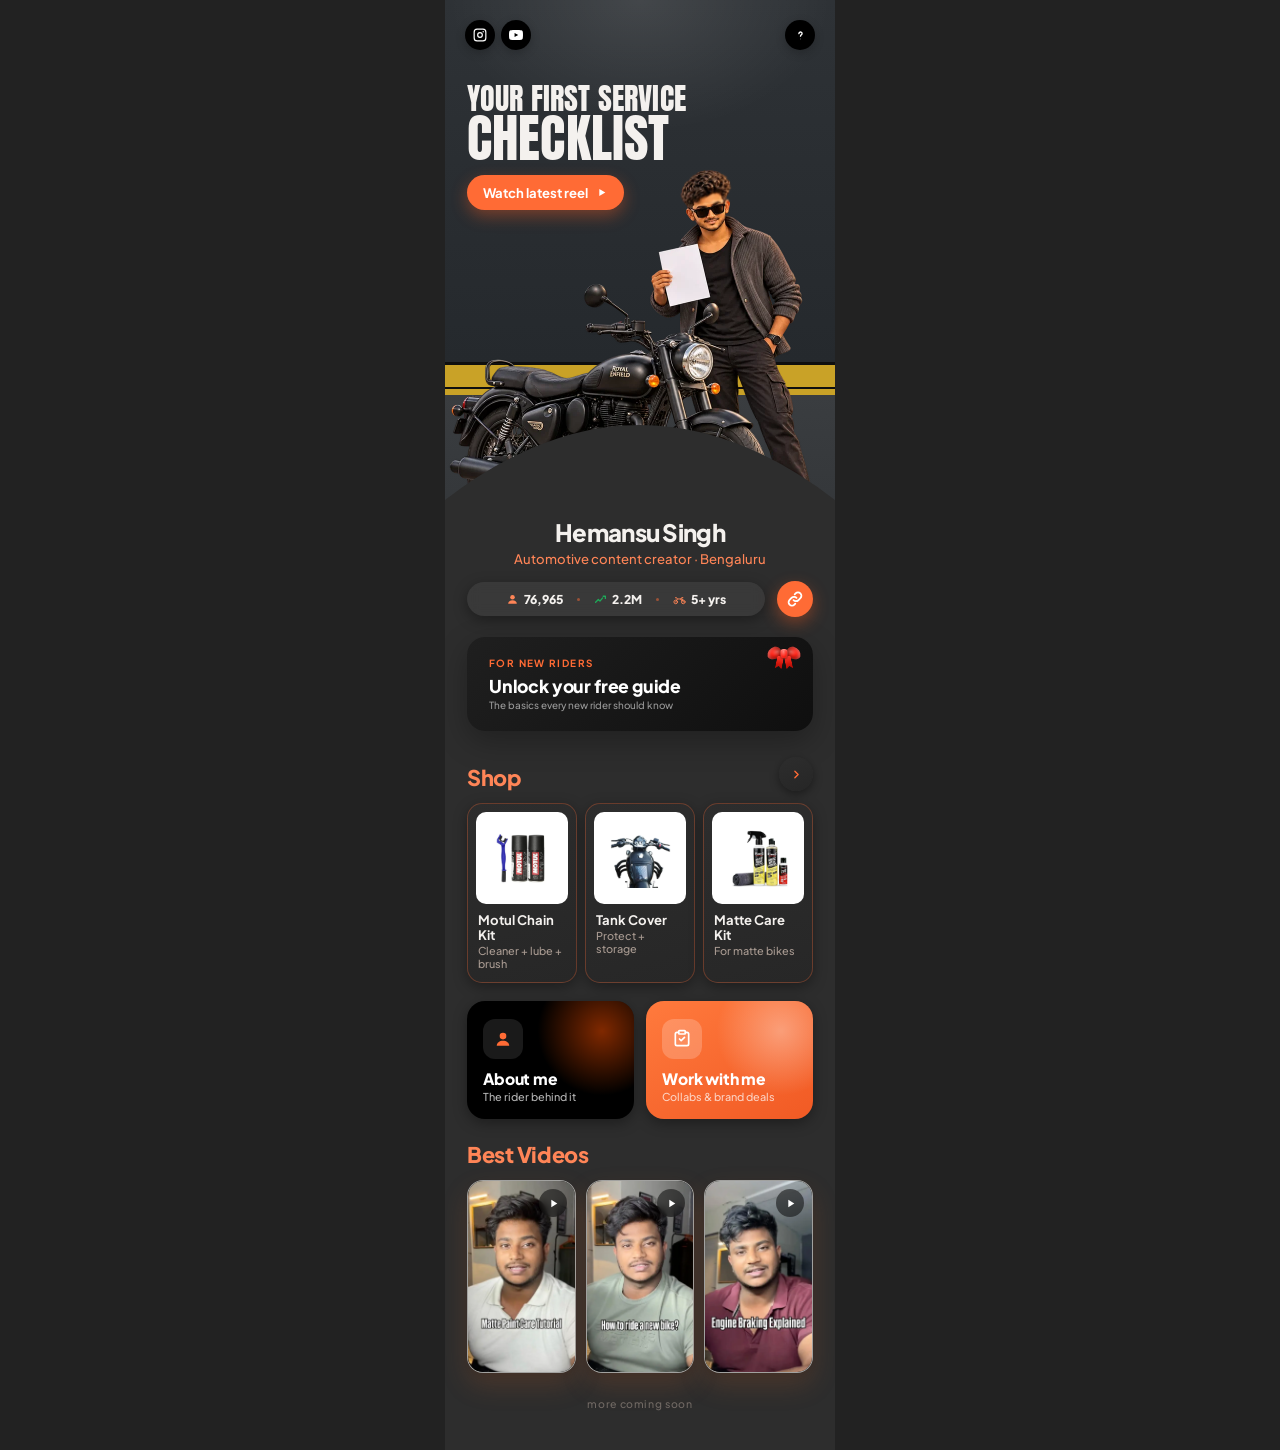
==== commit 93b8511a: "Add files via upload" ====
--- a/index.html
+++ b/index.html
@@ -25,6 +25,14 @@
 </script>
 </head>
 <body>
+<!-- Loading screen: covers the page until the hero images and fonts are ready (app.js removes it) -->
+<div id="og-loader" aria-hidden="true"><div class="ogl-mark">OG</div><div class="ogl-bar"><span></span></div></div>
+<script>
+  /* set the theme before first paint so the loader is the right colour */
+  (function () { var hour = new Date().getHours(); var isDay = hour >= 6 && hour < 18;
+    document.body.setAttribute("data-theme", isDay ? "light" : "dark");
+    document.documentElement.classList.add("is-loading"); })();
+</script>
 <main class="wrap">
 <div id="home-panel">
 
@@ -42,14 +50,14 @@
       <span class="gd gd-r2"><svg viewBox="0 -10 60 106"><use href="#gb-woman"/></svg></span>
       <span class="gd gd-r3"><svg viewBox="0 -10 60 106"><use href="#gb-man" transform="matrix(-1 0 0 1 60 0)"/></svg></span>
     </div>
-    <!-- HERO = latest video. Change the headline, image and reel link for each new video,
+    <!-- HERO = latest video. Change the headline, image and reel link for each new video (ad-top--left = left-aligned type),
          and add the video to the Video Links page. -->
-    <div class="ad-top">
+    <div class="ad-top ad-top--left">
       <p class="ad-head">
-        <span class="ad-l1">Before you give</span>
-        <span class="ad-l2">the keys</span>
+        <span class="ad-l1">Your first service</span>
+        <span class="ad-l2">checklist</span>
       </p>
-      <a class="ad-cta" href="https://www.instagram.com/reel/DewrignhHhk/" target="_blank" rel="noopener" data-label="Hero: Watch Latest Reel" data-category="Hero">
+      <a class="ad-cta" href="https://www.instagram.com/reel/De69I2npkMJ/" target="_blank" rel="noopener" data-label="Hero: Watch Latest Reel" data-category="Hero">
         Watch latest reel
         <svg viewBox="0 0 24 24" aria-hidden="true"><path d="M8 5.5v13l11-6.5z"/></svg>
       </a>
@@ -62,9 +70,8 @@
     </div>
     <span class="hero-glow" aria-hidden="true"></span>
     <div class="ad-figure">
-      <img class="ad-photo" src="images/32-before-you-give-the-keys-og-ladka.webp" alt="Hemansu Singh going over his Royal Enfield Classic 350 with a service technician" />
-      <img class="ad-hand" src="images/32-before-you-give-the-keys-hand.webp" alt="" aria-hidden="true" />
-      <img class="ad-advisor" src="images/32-before-you-give-the-keys-advisor-head.webp" alt="" aria-hidden="true" />
+      <img class="ad-photo" src="images/33-first-service-checklist-og-ladka.webp" alt="Hemansu Singh holding a checklist beside his Royal Enfield Classic 350" />
+      <img class="ad-hair" src="images/33-first-service-checklist-hair.webp" alt="" aria-hidden="true" />
     </div>
     <nav class="home-socials">
       <a href="https://instagram.com/ogladkaa" target="_blank" rel="noopener" data-label="Social: Instagram" data-category="Social" aria-label="Instagram"><svg viewBox="0 0 24 24" fill="none" stroke="currentColor" stroke-width="2" stroke-linecap="round" stroke-linejoin="round"><rect x="2" y="2" width="20" height="20" rx="5"/><circle cx="12" cy="12" r="4"/><circle cx="17.5" cy="6.5" r="1.2" fill="currentColor" stroke="none"/></svg></a>
--- a/style.css
+++ b/style.css
@@ -1015,43 +1015,22 @@
 .ad-cta:active { transform: scale(.95); }
 .ad-cta:focus-visible { outline: 3px solid var(--ink); outline-offset: 3px; }
 
+/* left-aligned variant: type and button sit in the empty top-left, photo rises on the right */
+.ad-top--left { top: 84px; left: 22px; right: 22px; align-items: flex-start; }
+.ad-top--left .ad-l2 { font-size: min(3.3rem, 13vw); }   /* keeps the line clear of the photo */
+.ad-top--left .ad-head { text-align: left; }
+
 .ad-figure {
   position: absolute;
   left: 50%;
-  bottom: 16px;                     /* clear gap under the button; wheels and feet sit under the arch */
+  bottom: 40px;                     /* raised; wheels and feet still sit under the arch */
   width: min(390px, 100vw);
   aspect-ratio: 1 / 1;
   transform: translateX(-50%);
   z-index: 3;
 }
 .ad-photo { display: block; width: 100%; height: 100%; }
-/* only his open hand moves: a separate layer pivoting at the sleeve cuff */
-.ad-hand {
-  position: absolute;
-  left: 57.5%; top: 40.03%;
-  width: 13.56%; height: auto;
-  transform-origin: 95.3% 37%;
-  animation: handWiggle 2.4s ease-in-out infinite;
-  pointer-events: none;
-}
-@keyframes handWiggle {
-  0%, 100% { transform: rotate(-3deg); }
-  50%      { transform: rotate(4deg); }
-}
-/* the advisor's head nods in time with the hand (same 2.4s loop), pivoting at the neck */
-.ad-advisor {
-  position: absolute;
-  left: 73.37%; top: 3.51%;
-  width: 18.74%; height: auto;
-  transform-origin: 67.5% 81.5%;
-  animation: advisorNod 2.4s ease-in-out infinite;
-  pointer-events: none;
-}
-@keyframes advisorNod {
-  0%, 100% { transform: rotate(1.5deg); }
-  50%      { transform: rotate(-2.5deg); }
-}
-@media (prefers-reduced-motion: reduce) { .ad-hand, .ad-advisor { animation: none; } }
+
 /* light mode: no glow behind the home hero */
 body:not([data-theme="dark"]) .hero-ad .hero-smoke,
 body:not([data-theme="dark"]) .hero-ad .hero-glow { display: none; }
@@ -1279,3 +1258,68 @@
   box-shadow: 0 6px 16px rgba(241,90,36,0.4);
 }
 .offer-btn svg { width: 18px; height: 18px; stroke-width: 2.4; }
+
+
+/* hair layer: moved by the wind in dark mode (app.js), still in light mode */
+.ad-hair {
+  position: absolute;
+  left: 59.81%; top: 1.99%;
+  width: 13.96%; height: auto;
+  transform-origin: 50% 92.5%;          /* the hairline stays put, the curls blow */
+  pointer-events: none;
+  will-change: transform;
+}
+
+/* ============ SERVICE-CENTRE WALL — home hero background (light + dark) ============
+   Painted workshop wall: plain upper wall, yellow band with dark pinstripes at tank height,
+   pale lower wall, and a soft ceiling light. Percentages keep it aligned at every size. */
+.hero.hero-ad {
+  background:
+    radial-gradient(ellipse 70% 32% at 50% 0%, rgba(255,255,255,0.75), rgba(255,255,255,0) 70%),
+    linear-gradient(180deg,
+      #E3E5E6 0%, #D3D7DA 61.4%,
+      #2A2A2A 61.4%, #2A2A2A 61.9%,
+      #EFC53A 61.9%, #EFC53A 65.6%,
+      #2A2A2A 65.6%, #2A2A2A 66%,
+      #EFC53A 66%, #EFC53A 66.9%,
+      #F3F2EE 66.9%, #E6E5E0 100%);
+}
+body[data-theme="dark"] .hero.hero-ad {
+  background:
+    radial-gradient(ellipse 70% 32% at 50% 0%, rgba(255,255,255,0.10), rgba(255,255,255,0) 70%),
+    linear-gradient(180deg,
+      #2E3236 0%, #25292D 61.4%,
+      #0F0F0F 61.4%, #0F0F0F 61.9%,
+      #C9A227 61.9%, #C9A227 65.6%,
+      #0F0F0F 65.6%, #0F0F0F 66%,
+      #C9A227 66%, #C9A227 66.9%,
+      #3A3D40 66.9%, #303336 100%) !important;
+}
+/* the wall replaces the glow behind the home hero in both themes */
+.hero-ad .hero-smoke, .hero-ad .hero-glow { display: none !important; }
+
+/* ============ LOADING SCREEN ============ */
+html.is-loading, html.is-loading body { overflow: hidden; }
+#og-loader {
+  position: fixed; inset: 0;
+  z-index: 10000;
+  display: grid; place-items: center; align-content: center; gap: 14px;
+  background: #ffffff;
+  transition: opacity .35s ease, visibility .35s ease;
+}
+body[data-theme="dark"] #og-loader { background: #181818; }
+#og-loader.done { opacity: 0; visibility: hidden; }
+.ogl-mark {
+  font-family: 'Anton', Impact, 'Arial Narrow Bold', sans-serif;
+  font-size: 3rem; line-height: 1; letter-spacing: 0.02em;
+  color: var(--ink);
+}
+.ogl-bar { width: 72px; height: 3px; border-radius: 3px; background: rgba(0,0,0,0.08); overflow: hidden; }
+body[data-theme="dark"] .ogl-bar { background: rgba(255,255,255,0.1); }
+.ogl-bar span {
+  display: block; width: 40%; height: 100%; border-radius: inherit;
+  background: var(--coral);
+  animation: oglSlide 1s ease-in-out infinite;
+}
+@keyframes oglSlide { from { transform: translateX(-100%); } to { transform: translateX(250%); } }
+@media (prefers-reduced-motion: reduce) { .ogl-bar span { animation: none; width: 100%; } }
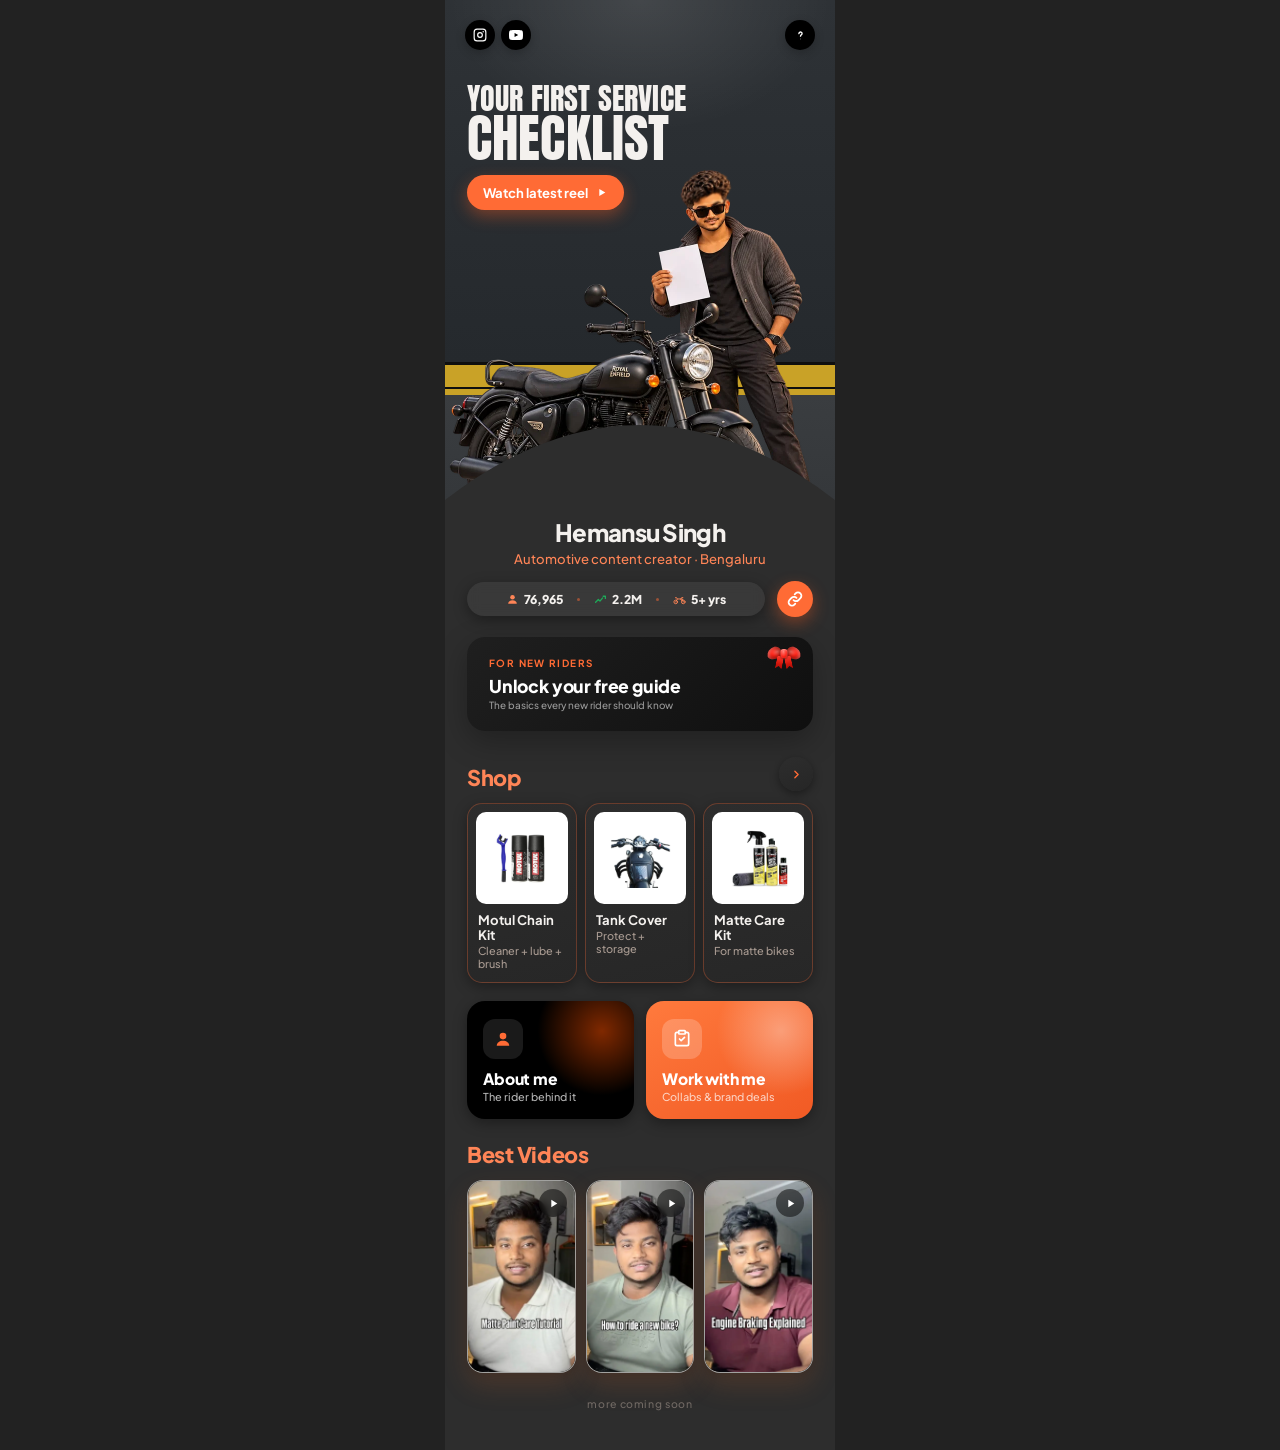
==== commit fad9e883: "Add files via upload" ====
--- a/index.html
+++ b/index.html
@@ -2,10 +2,1340 @@
 <html lang="en">
 <head>
 <meta charset="UTF-8" />
+<!-- GENERATED FILE: edit src/index.html, src/style.css, src/app.js, then rebuild. CSS and JS are inlined on purpose (Instagram browser caching). -->
 <meta name="viewport" content="width=device-width, initial-scale=1.0" />
-<link rel="stylesheet" href="style.css">
+<style>
+:root {
+  --peach-top: #ffe9dd;
+  --peach-body: #ffd9c7;
+  --coral: #ff6b35;
+  --coral-deep: #f15a24;
+  --card: #ffffff;
+  --ink: #1a1a1a;
+  --muted: #b08a76;
+  --line: #f4e6dc;
+  --maxw: 390px;
+}
+
+* { box-sizing: border-box; margin: 0; padding: 0; -webkit-tap-highlight-color: transparent; }
+html, body { background: var(--peach-body); }
+body {
+  font-family: 'Plus Jakarta Sans', system-ui, sans-serif;
+  color: var(--ink);
+  display: flex;
+  justify-content: center;
+  align-items: flex-start;   /* iOS: stop the flex child being height-capped */
+  min-height: 100vh;
+}
+.wrap { width: 100%; max-width: var(--maxw); background: var(--peach-body); position: relative; overflow: hidden; }
+
+.reveal { opacity: 0; transform: translateY(24px); transition: opacity 0.6s cubic-bezier(.2,.7,.3,1), transform 0.6s cubic-bezier(.2,.7,.3,1); }
+.reveal.in { opacity: 1; transform: translateY(0); }
+@media (prefers-reduced-motion: reduce) { .reveal { opacity: 1; transform: none; transition: none; } }
+
+/* ============ HERO ============ */
+.hero {
+  position: relative;
+  height: 500px;
+  background: var(--card);
+  overflow: hidden;
+}
+.hero-watermark {
+  position: absolute;
+  top: 40px;
+  left: 50%;
+  transform: translateX(-50%);
+  font-family: 'Anton', Impact, 'Arial Narrow Bold', sans-serif;
+  font-size: 24rem;
+  font-weight: 400;
+  letter-spacing: -0.02em;
+  line-height: 1;
+  user-select: none;
+  z-index: 1;
+  white-space: nowrap;
+  color: var(--line);
+}
+.hero-glow {
+  position: absolute;
+  bottom: 20px;
+  left: 50%;
+  transform: translateX(-50%);
+  width: 460px;
+  height: 380px;
+  z-index: 1;
+  pointer-events: none;
+  background: radial-gradient(ellipse at center, rgba(255,255,255,0.4) 0%, rgba(255,255,255,0.15) 45%, rgba(255,255,255,0) 72%);
+  filter: blur(12px);
+}
+/* live orange smoke drifting behind the person */
+.home-socials {
+  position: absolute;
+  top: 20px; left: 20px;
+  z-index: 6;
+  display: flex; gap: 6px;
+}
+.home-socials a {
+  width: 30px; height: 30px; border-radius: 50%;
+  background: #000;
+  display: grid; place-items: center;
+  color: #fff;
+  box-shadow: 0 3px 10px rgba(0,0,0,0.22);
+  transition: transform .18s;
+}
+.home-socials a:active { transform: scale(.9); }
+.home-socials svg { width: 14px; height: 14px; }
+/* ask ball — top right, matches socials */
+.home-ask {
+  position: absolute;
+  top: 20px; right: 20px;
+  z-index: 6;
+}
+.home-ask a {
+  width: 30px; height: 30px; border-radius: 50%;
+  background: #000;
+  display: grid; place-items: center;
+  color: #fff;
+  box-shadow: 0 3px 10px rgba(0,0,0,0.22);
+  transition: transform .18s;
+}
+.home-ask a:active { transform: scale(.9); }
+.home-ask svg { width: 15px; height: 15px; }
+.about-ask { z-index: 6; }
+
+.hero-smoke {
+  position: absolute;
+  inset: 0;
+  z-index: 2;
+  pointer-events: none;
+  overflow: hidden;
+}
+.hero-smoke .smoke {
+  position: absolute;
+  border-radius: 50%;
+  filter: blur(40px);
+  opacity: 0;
+  will-change: transform, opacity;
+}
+.hero-smoke .s1 {
+  width: 260px; height: 260px; left: 18%; bottom: 2%;
+  background: radial-gradient(circle, rgba(200,50,0,0.9), rgba(200,50,0,0) 68%);
+  animation: smokeA 3.5s ease-in-out infinite;
+}
+.hero-smoke .s2 {
+  width: 300px; height: 300px; right: 12%; bottom: 4%;
+  background: radial-gradient(circle, rgba(220,60,10,0.85), rgba(220,60,10,0) 68%);
+  animation: smokeB 4.2s ease-in-out infinite;
+  animation-delay: -1.2s;
+}
+.hero-smoke .s3 {
+  width: 220px; height: 220px; left: 40%; bottom: 6%;
+  background: radial-gradient(circle, rgba(230,80,20,0.8), rgba(230,80,20,0) 68%);
+  animation: smokeA 3.8s ease-in-out infinite;
+  animation-delay: -2s;
+}
+.hero-smoke .s4 {
+  width: 340px; height: 340px; left: 50%; bottom: -2%; margin-left: -170px;
+  background: radial-gradient(circle, rgba(190,45,0,0.78), rgba(190,45,0,0) 70%);
+  animation: smokeB 4.8s ease-in-out infinite;
+  animation-delay: -3s;
+}
+@keyframes smokeA {
+  0%   { transform: translate(0,14px) scale(0.9); opacity: 0; }
+  25%  { opacity: 0.9; }
+  60%  { transform: translate(14px,-22px) scale(1.08); opacity: 0.55; }
+  100% { transform: translate(-8px,-46px) scale(1.18); opacity: 0; }
+}
+@keyframes smokeB {
+  0%   { transform: translate(0,14px) scale(0.92); opacity: 0; }
+  25%  { opacity: 0.85; }
+  60%  { transform: translate(-16px,-26px) scale(1.1); opacity: 0.5; }
+  100% { transform: translate(10px,-50px) scale(1.2); opacity: 0; }
+}
+@media (prefers-reduced-motion: reduce) {
+  .hero-smoke .smoke { animation: none !important; opacity: 0.4; }
+}
+.hero-photo {
+  position: absolute;
+  bottom: 0;
+  left: 46%;
+  transform: translateX(-50%) rotate(3deg);
+  transform-origin: bottom center;
+  height: 96%;
+  width: auto;
+  max-width: none;
+  object-fit: contain;
+  object-position: bottom center;
+  z-index: 3;
+}
+.hero-bubble {
+  position: absolute;
+  right: 40px;
+  bottom: 168px;
+  z-index: 5;
+  background: #fff;
+  color: var(--ink);
+  font-size: 0.74rem;
+  font-weight: 500;
+  font-style: italic;
+  padding: 7px 13px;
+  border-radius: 16px 16px 4px 16px;
+  text-decoration: none;
+  box-shadow: 0 6px 20px rgba(0,0,0,0.14);
+  animation: bob 3s ease-in-out infinite;
+}
+@keyframes bob { 0%,100%{ transform: translateY(0);} 50%{ transform: translateY(-5px);} }
+
+/* ============ PEACH SHEET with center ARCH ============ */
+.arch {
+  position: relative;
+  z-index: 4;
+  margin-top: -200px;
+  line-height: 0;
+}
+.lower-slide { position: relative; z-index: 4; will-change: transform; }
+.arch svg {
+  display: block;
+  width: 100%;
+  height: 120px;
+}
+.sheet {
+  position: relative;
+  z-index: 3;
+  background: var(--peach-body);
+  margin-top: -1px;
+  padding: 4px 22px 40px;
+  min-height: 60vh;
+}
+/* subtle depth flowing down from the arc */
+.sheet-tex {
+  position: absolute;
+  inset: 0;
+  z-index: 0;
+  pointer-events: none;
+  background:
+    linear-gradient(180deg, #ffd9c7 0%, #ffcbb4 55%, #ffbfa4 100%),
+    radial-gradient(100% 40% at 50% 0%, rgba(255,255,255,0.04) 0%, transparent 60%);
+  background-blend-mode: normal;
+}
+.sheet > *:not(.sheet-tex) { position: relative; z-index: 1; }
+
+/* identity header */
+.identity { text-align: center; padding: 4px 0 20px; }
+.id-name { font-size: 1.5rem; font-weight: 800; letter-spacing: -0.03em; color: var(--ink); }
+.id-role { font-size: 0.82rem; font-weight: 500; color: var(--coral-deep); margin-top: 3px; }
+.id-bottom { display: flex; align-items: center; justify-content: space-between; gap: 12px; margin-top: 14px; }
+.id-stats { flex: 1; display: inline-flex; align-items: center; justify-content: center; gap: 14px; padding: 9px 20px; background: rgba(255,255,255,0.6); border-radius: 40px; backdrop-filter: blur(6px); box-shadow: 0 3px 12px rgba(0,0,0,0.3); }
+.id-stats .stat { display: inline-flex; align-items: center; gap: 5px; font-size: 0.76rem; color: var(--ink); font-weight: 500; }
+.id-stats .stat b { font-weight: 800; }
+.stat-ico { width: 13px; height: 13px; color: var(--coral-deep); flex-shrink: 0; }
+.stat-ico-green { color: #1faa59; }
+.id-stats .stat-dot { width: 3px; height: 3px; border-radius: 50%; background: var(--coral); opacity: .5; }
+.shop-count-wrap { display: flex; justify-content: center; align-items: center; gap: 10px; margin: 0 0 22px; }
+.id-stats.shop-count { flex: 0 0 auto; }
+.shop-search-btn { flex: 0 0 auto; align-self: stretch; display: inline-flex; align-items: center; justify-content: center; padding: 0 15px; border: none; cursor: pointer; border-radius: 40px; background: #fff4ee; backdrop-filter: blur(6px); box-shadow: 0 3px 12px rgba(0,0,0,0.3); color: var(--coral-deep); transition: background .2s, color .2s, transform .15s; }
+.shop-search-btn:hover { background: #fffaf7; }
+.shop-search-btn:active { transform: scale(.94); }
+.shop-search-btn svg { width: 18px; height: 18px; stroke-width: 2.4; }
+.shop-search-btn.active { background: var(--coral); color: #fff; }
+.shop-search-row { display: none; align-items: center; gap: 8px; margin: -6px 0 22px; padding: 11px 16px; background: #ffffff; border-radius: 40px; box-shadow: 0 3px 12px rgba(0,0,0,0.18); }
+.shop-search-row.open { display: flex; }
+.shop-search-ico { width: 18px; height: 18px; color: var(--coral-deep); flex-shrink: 0; }
+.shop-search-row input { flex: 1; border: none; outline: none; background: transparent; font-family: inherit; font-size: 0.95rem; font-weight: 600; color: #1a1a1a; }
+.shop-search-row input::placeholder { color: #9a9a9a; font-weight: 500; }
+.shop-search-clear { border: none; background: transparent; cursor: pointer; color: var(--muted); display: inline-flex; padding: 2px; }
+.shop-search-clear svg { width: 16px; height: 16px; }
+.shop-noresults { display: none; text-align: center; color: var(--muted); font-size: 0.92rem; margin: 18px 0; }
+.shop-noresults.show { display: block; }
+.shop-hot { display: none; align-items: center; flex-wrap: wrap; gap: 7px; margin: -6px 0 20px; }
+.shop-hot.open { display: flex; }
+.hot-chip { border: 1px solid rgba(241,90,36,0.3); cursor: pointer; font-family: inherit; font-size: 0.78rem; font-weight: 500; color: var(--muted); background: transparent; padding: 5px 12px; border-radius: 40px; transition: color .18s, border-color .18s, background .18s; }
+.hot-chip:hover { color: var(--coral-deep); border-color: rgba(241,90,36,0.6); background: rgba(255,244,238,0.6); }
+.hot-chip:active { transform: scale(.95); }
+.shop-section-head.hide-sec, .bento.hide-sec { display: none; }
+.shop-sheet.searching .bento {
+  flex-wrap: wrap;
+  overflow-x: hidden;
+  justify-content: flex-start;
+  -webkit-mask-image: none;
+          mask-image: none;
+}
+.offer-btn {
+  flex-shrink: 0;
+  width: 36px; height: 36px;
+  border-radius: 50%;
+  background: rgba(255,255,255,0.6);
+  backdrop-filter: blur(6px);
+  box-shadow: 0 3px 12px rgba(0,0,0,0.3);
+  display: grid; place-items: center;
+  font-size: 0.95rem;
+  color: var(--coral-deep);
+  text-decoration: none;
+  transition: transform .18s;
+}
+.offer-btn svg { width: 17px; height: 17px; }
+.offer-btn:active { transform: scale(.92); }
+
+/* eyebrow labels */
+.guide-eyebrow, .sec-eyebrow {
+  display: block;
+  font-size: 0.62rem; font-weight: 700; letter-spacing: 0.14em; text-transform: uppercase;
+}
+.guide-eyebrow { color: var(--coral); margin-bottom: 4px; }
+.sec-eyebrow { color: var(--coral-deep); opacity: .75; margin-bottom: 1px; }
+
+/* Guide card — black card with a small corner bow + title */
+.guide-btn {
+  position: relative;
+  display: flex;
+  align-items: center;
+  justify-content: flex-start;
+  background: linear-gradient(135deg, #1f1f1f 0%, #0f0f0f 100%);
+  color: #fff;
+  border-radius: 18px;
+  padding: 20px 22px;
+  text-decoration: none;
+  margin-bottom: 26px;
+  box-shadow: 0 10px 30px rgba(0,0,0,0.28);
+  transition: transform .2s;
+  overflow: hidden;
+}
+.guide-btn:active { transform: scale(.985); }
+.guide-txt { display: flex; flex-direction: column; align-items: flex-start; gap: 2px; text-align: left; width: 100%; }
+.guide-t { font-size: 1.1rem; font-weight: 800; letter-spacing: -0.01em; }
+.guide-s { font-size: 0.62rem; font-weight: 500; color: rgba(255,255,255,0.55); }
+.guide-arrow { display: none; }
+
+/* small bow at the top-right corner */
+.corner-bow {
+  position: absolute;
+  top: 8px; right: 12px;
+  width: 34px; height: 24px;
+  z-index: 2;
+  animation: bowBounce 2.5s ease-in-out infinite;
+  transform-origin: 50% 6px;
+}
+@keyframes bowBounce {
+  0%,100% { transform: translateY(0); }
+  50%     { transform: translateY(1px); }
+}
+@media (prefers-reduced-motion: reduce){ .corner-bow { animation: none; } }
+.cb-loop { position: absolute; top: 2px; width: 15px; height: 12px; }
+.cb-loop-l {
+  left: 0;
+  background: radial-gradient(ellipse at 70% 45%, #ff6b60 0%, #ff2418 42%, #b0100a 100%);
+  border-radius: 60% 40% 50% 50% / 65% 65% 35% 35%;
+  transform: rotate(-14deg);
+  box-shadow: inset -3px -1px 5px rgba(0,0,0,0.4), inset 2px 1px 3px rgba(255,255,255,0.28);
+}
+.cb-loop-r {
+  right: 0;
+  background: radial-gradient(ellipse at 30% 45%, #ff6b60 0%, #ff2418 42%, #b0100a 100%);
+  border-radius: 40% 60% 50% 50% / 65% 65% 35% 35%;
+  transform: rotate(14deg);
+  box-shadow: inset 3px -1px 5px rgba(0,0,0,0.4), inset -2px 1px 3px rgba(255,255,255,0.28);
+}
+.cb-tail { position: absolute; top: 11px; width: 7px; height: 13px;
+  background: linear-gradient(180deg, #ff3a2e 0%, #d3150b 60%, #a50f07 100%);
+}
+.cb-tail-l { left: 9px; transform: rotate(12deg); clip-path: polygon(0 0,100% 0,100% 100%,50% 78%,0 100%); }
+.cb-tail-r { right: 9px; transform: rotate(-12deg); clip-path: polygon(0 0,100% 0,100% 100%,50% 78%,0 100%); }
+.cb-knot {
+  position: absolute; top: 4px; left: 50%; transform: translateX(-50%);
+  width: 7px; height: 9px; z-index: 3;
+  background: radial-gradient(ellipse at 42% 30%, #ff8078 0%, #ff2418 55%, #a50f07 100%);
+  border-radius: 3px;
+  box-shadow: 0 1px 2px rgba(0,0,0,0.4), inset 0 1px 2px rgba(255,255,255,0.4);
+}
+
+
+/* Section head */
+.sec-head { display: flex; align-items: flex-end; justify-content: space-between; margin-bottom: 12px; }
+.sec-head-txt { display: flex; flex-direction: column; }
+.sec-head h2 { font-size: 1.35rem; font-weight: 800; letter-spacing: -0.02em; color: var(--coral-deep); }
+.pill {
+  display: inline-flex; align-items: center; justify-content: center;
+  width: 34px; height: 34px;
+  background: linear-gradient(160deg, var(--card) 0%, #fff6f0 100%); color: var(--coral-deep);
+  border-radius: 50%; text-decoration: none;
+  font-size: 0; overflow: hidden;
+  box-shadow: 0 3px 10px rgba(0,0,0,0.3), inset 0 1px 0 rgba(255,255,255,0.06);
+}
+.pill .chev { display: inline-flex; }
+.pill .chev svg { width: 13px; height: 13px; fill: none; stroke: currentColor; stroke-width: 2.5; stroke-linecap: round; stroke-linejoin: round; }
+
+/* Product tiles — tall white rounded cards */
+.bento { display: grid; grid-template-columns: repeat(3, 1fr); gap: 8px; margin-bottom: 18px; }
+.tile {
+  background: linear-gradient(165deg, #ffffff 0%, #fff6f0 100%);
+  border: 1px solid rgba(241,90,36,0.25);
+  border-radius: 15px;
+  padding: 8px;
+  text-decoration: none;
+  color: var(--ink);
+  transition: transform .18s, box-shadow .18s;
+  display: flex;
+  flex-direction: column;
+  box-shadow: 0 4px 14px rgba(0,0,0,0.3), inset 0 1px 0 rgba(255,255,255,0.05);
+}
+.tile:active { transform: scale(.97); }
+.pimg { aspect-ratio: 1; border-radius: 12px; overflow: hidden; background: linear-gradient(160deg, #fdf7f2 0%, #f7ece4 100%); margin-bottom: 8px; padding: 12px; }
+.pimg img { width: 100%; height: 100%; object-fit: contain; }
+.tinfo { padding: 0 2px 4px; }
+.ttl { font-size: 0.82rem; font-weight: 700; line-height: 1.15; }
+.sub { font-size: 0.68rem; color: var(--muted); margin-top: 2px; font-weight: 500; }
+
+/* shop trust note */
+.shop-note { text-align: center; font-size: 0.78rem; font-style: italic; color: var(--muted); margin: 4px 6px 26px; line-height: 1.5; }
+
+/* Dual bento row — About + Reels mini cards */
+.dual-row { display: grid; grid-template-columns: 1fr 1fr; gap: 12px; margin: 6px 0 22px; }
+.dual-row.single { grid-template-columns: 1fr; }
+.dual-row.single .mini-card { min-height: 84px; }
+.mini-card {
+  position: relative;
+  display: flex;
+  flex-direction: column;
+  align-items: flex-start;
+  gap: 2px;
+  border-radius: 18px;
+  padding: 18px 16px 16px;
+  text-decoration: none;
+  overflow: hidden;
+  min-height: 118px;
+  justify-content: flex-end;
+  transition: transform .2s;
+}
+.mini-card:active { transform: scale(.97); }
+.mini-about { background: #000000; color: #fff; box-shadow: 0 10px 26px rgba(0,0,0,0.3); }
+.mini-reel { background: linear-gradient(150deg, #ff7a3d 0%, #f15a24 100%); color: #fff; box-shadow: 0 10px 26px rgba(241,90,36,0.3); }
+.mini-work { background: linear-gradient(150deg, #ff7a3d 0%, #f15a24 100%); color: #fff; box-shadow: 0 10px 26px rgba(241,90,36,0.3); }
+.mini-glow {
+  position: absolute; top: -30%; right: -20%;
+  width: 130px; height: 130px; pointer-events: none;
+}
+.mini-about .mini-glow { background: radial-gradient(circle, rgba(255,81,0,0.50) 0%, transparent 70%); }
+.mini-reel .mini-glow { background: radial-gradient(circle, rgba(255,255,255,0.35) 0%, transparent 70%); }
+.mini-work .mini-glow { background: radial-gradient(circle, rgba(255,255,255,0.35) 0%, transparent 70%); }
+.mini-ico {
+  position: relative; z-index: 1;
+  width: 40px; height: 40px; border-radius: 12px;
+  display: grid; place-items: center; margin-bottom: auto;
+}
+.mini-about .mini-ico { background: rgba(255,255,255,0.1); }
+.mini-reel .mini-ico { background: rgba(255,255,255,0.2); }
+.mini-work .mini-ico { background: rgba(255,255,255,0.2); }
+.mini-ico svg { width: 20px; height: 20px; }
+.mini-about .mini-ico svg { color: var(--coral); }
+.mini-reel .mini-ico svg { color: #fff; }
+.mini-work .mini-ico svg { color: #fff; }
+.mini-label { position: relative; z-index: 1; font-size: 0.98rem; font-weight: 800; letter-spacing: -0.01em; }
+.mini-sub { position: relative; z-index: 1; font-size: 0.68rem; font-weight: 500; opacity: 0.7; }
+
+/* social row */
+.social-row { display: grid; grid-template-columns: 1fr 1fr; gap: 10px; margin-bottom: 26px; }
+.soc {
+  display: flex; align-items: center; justify-content: center; gap: 9px;
+  background: linear-gradient(165deg, #ffffff 0%, #fff6f0 100%); color: var(--ink);
+  border: 1px solid rgba(255,255,255,0.7);
+  padding: 14px; border-radius: 14px; text-decoration: none;
+  font-size: 0.85rem; font-weight: 700;
+  box-shadow: 0 4px 14px rgba(200,110,60,0.1), inset 0 1px 0 rgba(255,255,255,0.9);
+  transition: transform .18s;
+}
+.soc:active { transform: scale(.97); }
+.soc svg { width: 19px; height: 19px; color: var(--coral-deep); flex-shrink: 0; }
+
+.foot { text-align: center; font-size: 0.8rem; color: var(--muted); font-weight: 500; margin-top: 4px; }
+.foot-soon { font-size: 0.66rem; letter-spacing: 0.06em; color: rgba(168,154,145,0.55); font-weight: 500; margin-top: 20px; }
+.foot b { color: var(--ink); }
+
+/* ============ ABOUT PANEL ============ */
+#about-panel { display: none; }
+#about-panel.active { display: block; }
+
+.about-watermark {
+  font-size: 5.4rem !important;
+  line-height: 0.92 !important;
+  top: 64px !important;
+  color: #ffffff !important;
+  text-align: left;
+  left: 24px !important;
+  transform: none !important;
+  white-space: normal !important;
+  z-index: 1 !important;
+  font-family: 'Anton', Impact, 'Arial Narrow Bold', sans-serif;
+  letter-spacing: 0.01em;
+}
+.about-socials {
+  position: absolute;
+  top: 20px; left: 20px;
+  z-index: 5;
+  display: flex; gap: 6px;
+}
+.about-socials a {
+  width: 30px; height: 30px; border-radius: 50%;
+  background: #141414;
+  display: grid; place-items: center;
+  color: #fff;
+  box-shadow: 0 3px 10px rgba(0,0,0,0.22);
+  transition: transform .18s;
+}
+.about-socials a:active { transform: scale(.9); }
+.about-socials svg { width: 14px; height: 14px; }
+.about-bubble { bottom: 210px !important; right: 20px !important; }
+
+/* about hero — SEPARATE LAYERS: glow + name + photo behind, arc on top */
+.hero-about {
+  position: relative;
+  height: 480px;
+  background: #ffffff;
+  overflow: hidden;
+}
+/* orange glow behind everything */
+.about-glow-layer {
+  position: absolute;
+  bottom: 60px; left: 50%;
+  transform: translateX(-50%);
+  width: 500px; height: 420px;
+  z-index: 1;
+  pointer-events: none;
+  background: radial-gradient(ellipse at center, rgba(255,81,0,0.30) 0%, rgba(255,81,0,0.14) 42%, rgba(255,81,0,0) 72%);
+  filter: blur(18px);
+}
+/* giant white name watermark */
+/* the photo — slide DOWN behind the arc via 'top' */
+.about-photo {
+  position: absolute;
+  top: 40px;
+  left: 50%;
+  transform: translateX(-50%);
+  height: 100%;
+  width: auto;
+  max-width: none;
+  z-index: 3;
+  object-fit: contain;
+  object-position: top center;
+}
+/* arc sits ON TOP of the photo */
+.about-arch {
+  position: absolute;
+  bottom: 0; left: 0; right: 0;
+  z-index: 4;
+  margin: 0;
+  line-height: 0;
+}
+.about-arch svg { display: block; width: 100%; height: 90px; }
+#about-panel .about-socials { position: absolute; top: 22px; left: 24px; z-index: 5; }
+.about-bubble { bottom: 130px !important; right: 20px !important; z-index: 5; }
+/* full intro text bubble on about image */
+.about-bubble-text {
+  left: 50% !important;
+  right: auto !important;
+  transform: translateX(-50%) !important;
+  bottom: 34px !important;
+  max-width: 320px !important;
+  font-size: 0.52rem !important;
+  font-style: normal !important;
+  font-weight: 500 !important;
+  line-height: 1.35 !important;
+  color: #2a2622 !important;
+  padding: 8px 11px !important;
+  border-radius: 12px 12px 12px 4px !important;
+  box-shadow: 0 8px 22px rgba(0,0,0,0.15) !important;
+  animation: none !important;
+  text-align: left;
+}
+/* sheet connects flush to the arc */
+.about-sheet { margin-top: -1px !important; padding-top: 14px !important; background: #ffd7c4 !important; }
+.about-sheet .sheet-tex { background: linear-gradient(180deg, #ffd7c4 0%, #ffcbb4 55%, #ffbfa4 100%) !important; }
+.about-sheet .sheet-tex { background: linear-gradient(180deg, #ffd7c4 0%, #ffcbb4 55%, #ffbfa4 100%) !important; }
+
+/* orange glow for about hero (homepage uses white) */
+#about-panel .hero-glow {
+  background: radial-gradient(ellipse at center, rgba(255,81,0,0.30) 0%, rgba(255,81,0,0.15) 42%, rgba(255,81,0,0) 72%) !important;
+}
+
+/* intro card */
+.about-greet {
+  font-size: 1.15rem;
+  font-weight: 700;
+  letter-spacing: -0.01em;
+  line-height: 1.2;
+  color: var(--coral-deep);
+  margin: 0 2px 12px;
+  text-align: center;
+}
+.intro-card {
+  position: relative;
+  background: linear-gradient(145deg, #1c1c1c 0%, #0d0d0d 100%);
+  border: 1px solid rgba(255,120,60,0.2);
+  border-radius: 18px;
+  padding: 18px 18px;
+  margin-bottom: 24px;
+  box-shadow: 0 12px 34px rgba(0,0,0,0.3);
+  overflow: hidden;
+}
+.intro-card::before {
+  content: "";
+  position: absolute;
+  top: -50%; right: -20%;
+  width: 260px; height: 260px;
+  background: radial-gradient(circle, rgba(255,81,0,0.45) 0%, rgba(255,81,0,0) 68%);
+  pointer-events: none;
+}
+.intro-card::after {
+  content: "";
+  position: absolute;
+  bottom: -40%; left: -15%;
+  width: 200px; height: 200px;
+  background: radial-gradient(circle, rgba(255,120,60,0.25) 0%, rgba(255,120,60,0) 70%);
+  pointer-events: none;
+}
+.intro-card p { position: relative; z-index: 1; font-size: 0.72rem; line-height: 1.5; color: rgba(255,255,255,0.78); }
+.intro-card p + p { margin-top: 10px; }
+.intro-lead { font-size: 1.5rem; font-weight: 800; color: #fff; letter-spacing: -0.02em; margin-right: 4px; }
+
+/* ride grid */
+.ride-grid { display: grid; grid-template-columns: repeat(3, 1fr); gap: 12px; margin-bottom: 24px; }
+.ride-card {
+  background: radial-gradient(120% 120% at 100% 100%, #ffcdb2 0%, #ffe4d3 22%, #ffffff 52%);
+  border: 1px solid rgba(255,255,255,0.8);
+  border-radius: 20px;
+  aspect-ratio: 3/4;
+  display: flex;
+  flex-direction: column;
+  align-items: center;
+  justify-content: center;
+  gap: 10px;
+  padding: 12px 10px;
+  box-shadow: 0 6px 18px rgba(0,0,0,0.35);
+  transition: transform .18s, box-shadow .18s;
+}
+.ride-card:active { transform: scale(.97); }
+/* white rounded well: the bike photos have white backgrounds baked in,
+   so the well is white too and they blend with no hard edges */
+.ride-img {
+  width: 100%;
+  flex: 1;
+  display: flex;
+  align-items: center;
+  justify-content: center;
+  background: #ffffff;
+  border-radius: 12px;
+  overflow: hidden;
+  padding: 8px;
+}
+.ride-img img { width: 100%; max-height: 100%; object-fit: contain; display: block; }
+.ride-name { font-size: 0.88rem; font-weight: 700; color: var(--ink); text-align: center; line-height: 1.2; }
+
+/* Best Videos grid */
+.vids-grid { display: grid; grid-template-columns: repeat(3, 1fr); gap: 10px; margin-bottom: 24px; }
+.vid { text-decoration: none; transition: transform .18s; }
+.vid:active { transform: scale(.97); }
+.thumb {
+  position: relative;
+  aspect-ratio: 9/16;
+  border-radius: 16px;
+  overflow: hidden;
+  background: #14140f;
+  border: 1px solid rgba(255,255,255,0.6);
+  box-shadow: 0 12px 26px rgba(180,90,40,0.22), 0 3px 8px rgba(0,0,0,0.14);
+}
+.thumb img { width: 100%; height: 100%; object-fit: cover; }
+.thumb .play {
+  position: absolute; top: 8px; right: 8px;
+  width: 28px; height: 28px; border-radius: 50%;
+  background: rgba(0,0,0,0.5); backdrop-filter: blur(4px);
+  display: grid; place-items: center;
+}
+.thumb .play svg { width: 13px; height: 13px; fill: #fff; margin-left: 1px; }
+.thumb .vtitle {
+  position: absolute; bottom: 0; left: 0; right: 0;
+  padding: 20px 10px 9px;
+  font-size: 0.68rem; font-weight: 700; color: #fff; line-height: 1.25;
+  background: linear-gradient(180deg, transparent, rgba(0,0,0,0.82));
+}
+
+/* back link */
+.back-link {
+  display: inline-flex; align-items: center; gap: 6px;
+  color: var(--ink); text-decoration: none; font-weight: 600; font-size: 0.86rem;
+  margin-bottom: 8px;
+}
+.back-link svg { width: 17px; height: 17px; fill: none; stroke: currentColor; stroke-width: 2.2; stroke-linecap: round; stroke-linejoin: round; }
+
+/* ============ ACCESS PANEL ============ */
+#access-panel { display: none; padding: 22px 20px 60px; min-height: 100vh; background: var(--card); }
+#access-panel.active { display: block; }
+.guide-back { display: inline-flex; align-items: center; gap: 6px; color: var(--ink); text-decoration: none; font-weight: 600; font-size: 0.88rem; margin-bottom: 24px; }
+.guide-back svg { width: 18px; height: 18px; fill: none; stroke: currentColor; stroke-width: 2.2; stroke-linecap: round; stroke-linejoin: round; }
+.access-hero { margin-bottom: 22px; }
+.access-hero .eyebrow { font-size: 0.7rem; font-weight: 800; letter-spacing: 0.12em; text-transform: uppercase; color: var(--coral-deep); margin-bottom: 8px; }
+.access-hero h2 { font-size: 1.5rem; font-weight: 800; letter-spacing: -0.02em; margin-bottom: 8px; }
+.access-hero p { font-size: 0.9rem; color: var(--muted); }
+.field { margin-bottom: 16px; }
+.field label { display: block; font-size: 0.82rem; font-weight: 600; margin-bottom: 6px; }
+.field .req { color: var(--coral); }
+.field input {
+  width: 100%; padding: 13px 15px; border: 1px solid var(--line); border-radius: 13px;
+  font-family: inherit; font-size: 0.92rem; background: #faf6f2; color: var(--ink);
+}
+.field input:focus { outline: none; border-color: var(--coral); }
+.field .err { display: none; color: #d33; font-size: 0.76rem; margin-top: 5px; }
+.field.invalid .err { display: block; }
+.field.invalid input { border-color: #d33; }
+.submit-btn {
+  width: 100%; padding: 15px; border: none; border-radius: 14px;
+  background: var(--coral); color: #fff; font-family: inherit; font-size: 0.98rem; font-weight: 700;
+  cursor: pointer; transition: opacity .2s;
+}
+.submit-btn:disabled { opacity: 0.45; cursor: not-allowed; }
+#access-success { display: none; text-align: center; padding: 40px 10px; }
+#access-success.show { display: block; }
+#access-form.hide { display: none; }
+.check { width: 64px; height: 64px; border-radius: 50%; background: var(--coral); display: grid; place-items: center; margin: 0 auto 20px; }
+.check svg { width: 32px; height: 32px; fill: none; stroke: #fff; stroke-width: 3; stroke-linecap: round; stroke-linejoin: round; }
+#access-success h2 { font-size: 1.4rem; font-weight: 800; margin-bottom: 12px; }
+#access-success p { font-size: 0.9rem; color: var(--muted); margin-bottom: 8px; }
+#access-success .email-hl { color: var(--ink); font-weight: 600; }
+
+/* ============ SHOP PANEL ============ */
+#shop-panel { display: none; }
+#shop-panel.active { display: block; }
+
+/* Shop hero — "What I Use?" */
+.hero-shop {
+  position: relative;
+  height: 500px;
+  background: #ffffff;
+  overflow: hidden;
+}
+/* orange glow filling the hero */
+.shop-glow {
+  position: absolute;
+  bottom: 30px; left: 50%;
+  transform: translateX(-50%);
+  width: 520px; height: 440px;
+  z-index: 1;
+  pointer-events: none;
+  background: radial-gradient(ellipse at center, rgba(255,81,0,0.30) 0%, rgba(255,105,40,0.15) 44%, rgba(255,81,0,0) 74%);
+  filter: blur(18px);
+}
+/* big Anton title, top-left */
+/* the cutout photo — holding a box */
+.shop-photo {
+  position: absolute;
+  top: 42px;
+  left: 50%;
+  transform: translateX(-50%);
+  height: 100%;
+  width: auto;
+  max-width: none;
+  z-index: 3;
+  object-fit: contain;
+  object-position: top center;
+}
+/* speech bubble */
+/* arch at hero bottom */
+.shop-arch {
+  position: absolute;
+  bottom: 0; left: 0; right: 0;
+  z-index: 4;
+  margin: 0;
+  line-height: 0;
+}
+.shop-arch svg { display: block; width: 100%; height: 90px; }
+
+/* shop sheet */
+.shop-sheet { margin-top: -1px; padding: 8px 18px 40px; background: var(--peach-body); position: relative; z-index: 3; }
+.shop-sheet .shop-section-head {
+  font-size: 1.18rem; font-weight: 800; letter-spacing: -0.01em;
+  color: var(--coral-deep); margin: 22px 2px 12px;
+}
+.shop-sheet .shop-section-head:first-of-type { margin-top: 10px; }
+
+/* Each category becomes a horizontal scroller (one swipeable row) */
+.shop-sheet .bento {
+  display: flex;
+  grid-template-columns: none;
+  overflow-x: auto;
+  overflow-y: hidden;
+  -webkit-overflow-scrolling: touch;
+  gap: 8px;
+  padding: 6px 4px 12px;
+  margin: 0 -4px 10px;
+  scrollbar-width: thin;
+  scrollbar-color: rgba(255,107,53,0.5) transparent;
+  -webkit-mask-image: linear-gradient(to right, transparent 0, #000 22px, #000 calc(100% - 22px), transparent 100%);
+          mask-image: linear-gradient(to right, transparent 0, #000 22px, #000 calc(100% - 22px), transparent 100%);
+}
+.shop-sheet .bento::-webkit-scrollbar { height: 5px; background: transparent; }
+.shop-sheet .bento::-webkit-scrollbar-track { background: rgba(0,0,0,0.05); border-radius: 10px; margin: 0 4px; }
+.shop-sheet .bento::-webkit-scrollbar-thumb { background: rgba(255,107,53,0.5); border-radius: 10px; transition: background .2s; }
+.shop-sheet .bento::-webkit-scrollbar-thumb:hover { background: rgba(255,107,53,0.8); }
+
+/* compact product cards — fixed width so the scroller works */
+.shop-sheet .tile {
+  flex: 0 0 96px;
+  padding: 6px;
+  border-radius: 12px;
+  background: transparent;
+  border: 1.5px solid rgba(241,90,36,0.5);
+  box-shadow: none;
+}
+.shop-sheet .pimg { margin-bottom: 5px; padding: 6px; border-radius: 9px; }
+.shop-sheet .tinfo { padding: 0 1px 2px; }
+.shop-sheet .ttl { font-size: 0.66rem; line-height: 1.1; }
+.shop-sheet .sub { font-size: 0.55rem; margin-top: 1px; }
+
+/* shop topbar (back + socials + ask), reuse home ball styling */
+#shop-panel .shop-socials { position: absolute; top: 22px; left: 24px; z-index: 6; display: flex; gap: 10px; }
+#shop-panel .shop-ask { position: absolute; top: 22px; right: 24px; z-index: 6; }
+
+/* ============ QUESTION PANEL ============ */
+#question-panel { display: none; padding: 22px 20px 60px; min-height: 100vh; background: var(--card); }
+#question-panel.active { display: block; }
+#question-panel .field textarea {
+  width: 100%; padding: 13px 15px; border: 1px solid var(--line); border-radius: 13px;
+  font-family: inherit; font-size: 0.92rem; background: #faf6f2; color: var(--ink);
+  resize: vertical; min-height: 92px;
+}
+#question-panel .field textarea:focus { outline: none; border-color: var(--coral); }
+#question-panel .field.invalid textarea { border-color: #d33; }
+.field .opt { color: var(--muted); font-weight: 500; font-size: 0.72rem; }
+#question-form.hide { display: none; }
+#question-success { display: none; text-align: center; padding: 40px 10px; }
+#question-success.show { display: block; }
+#question-success h2 { font-size: 1.4rem; font-weight: 800; margin-bottom: 12px; }
+#question-success p { font-size: 0.9rem; color: var(--muted); margin-bottom: 8px; }
+
+/* ============ WORK WITH ME PANEL ============ */
+#work-panel { display: none; padding: 22px 20px 60px; min-height: 100vh; background: var(--card); }
+#work-panel.active { display: block; }
+#announcement-panel { display: none; padding: 22px 20px 60px; min-height: 100vh; background: var(--card); }
+#announcement-panel.active { display: block; }
+
+.work-wrap { text-align: center; padding: 30px 6px 10px; max-width: 340px; margin: 0 auto; }
+.work-icon {
+  width: 72px; height: 72px; border-radius: 20px;
+  background: linear-gradient(150deg, #fff2ec 0%, #ffe0d2 100%);
+  border: 1px solid rgba(241,90,36,0.18);
+  display: grid; place-items: center; margin: 20px auto 22px;
+  color: var(--coral-deep);
+}
+.work-icon svg { width: 32px; height: 32px; }
+#work-panel .eyebrow { font-size: 0.7rem; font-weight: 800; letter-spacing: 0.12em; text-transform: uppercase; color: var(--coral-deep); margin-bottom: 10px; }
+#work-panel h2 { font-size: 1.5rem; font-weight: 800; letter-spacing: -0.02em; margin-bottom: 12px; line-height: 1.2; }
+#work-panel p { font-size: 0.92rem; color: var(--muted); line-height: 1.55; margin-bottom: 26px; }
+.work-contact {
+  background: #faf6f2; border: 1px solid var(--line); border-radius: 16px;
+  padding: 18px 16px; display: flex; flex-direction: column; gap: 8px; align-items: center;
+}
+.work-contact-label { font-size: 0.78rem; color: var(--muted); font-weight: 600; }
+.work-email {
+  font-size: 1rem; font-weight: 700; color: var(--coral-deep); text-decoration: none;
+  word-break: break-all;
+}
+.work-email:active { opacity: 0.7; }
+
+
+/* --- product card: white rounded well. The product photos have white
+       backgrounds baked in, so the well is white too and they blend
+       seamlessly - no square white corners poking out. --- */
+.shop-sheet .pimg,
+.bento .pimg {
+  background: #ffffff !important;
+  border-radius: 10px;
+  overflow: hidden;
+}
+.shop-sheet .pimg img,
+.bento .pimg img {
+  display: block;
+  border-radius: 0;      /* well does the clipping; image fills it */
+}
+
+
+/* ============ DARK THEME (auto: 6pm-6am, visitor's local time) ============ */
+body[data-theme="dark"] {
+  --peach-top: #181818;
+  --peach-body: #222222;
+  --card: #2D2D2D;
+  --line: #3C3C3C;
+  --ink: #F4F1EE;
+  --muted: #A89A91;
+  --coral: #FF6B35;
+  --coral-deep: #FF8557;
+}
+
+/* page shell */
+body[data-theme="dark"], body[data-theme="dark"] .wrap { background: #222222; }
+
+/* heroes: deepest tone */
+body[data-theme="dark"] .hero,
+body[data-theme="dark"] .hero-about,
+body[data-theme="dark"] .hero-shop { background: #181818 !important; }
+
+/* sheets sit above the body */
+body[data-theme="dark"] .sheet-tex,
+body[data-theme="dark"] .about-sheet,
+body[data-theme="dark"] .about-sheet .sheet-tex,
+body[data-theme="dark"] .shop-sheet { background: #2D2D2D !important; }
+
+/* arches are inline SVG <path fill> - must target the path */
+body[data-theme="dark"] .arch path { fill: #2D2D2D !important; }
+body[data-theme="dark"] .about-arch path,
+body[data-theme="dark"] .shop-arch path { fill: #2D2D2D !important; }
+
+/* watermarks */
+body[data-theme="dark"] .hero-watermark { color: #2A2A2A !important; }
+body[data-theme="dark"] .about-watermark { color: #2F2F2F !important; }
+
+/* cards / tiles: no white top-edge highlight in dark */
+body[data-theme="dark"] .tile,
+body[data-theme="dark"] .mini-card,
+body[data-theme="dark"] .id-stats,
+body[data-theme="dark"] .showcase {
+  box-shadow: 0 4px 14px rgba(0,0,0,0.35) !important;
+}
+/* keep the orange feature cards orange */
+body[data-theme="dark"] .mini-reel,
+body[data-theme="dark"] .mini-work {
+  background: linear-gradient(150deg, #ff7a3d 0%, #f15a24 100%) !important;
+  color: #fff !important;
+}
+
+/* "What I Ride" cards */
+body[data-theme="dark"] .ride-card {
+  background: #2D2D2D !important;
+  border: 1px solid #3C3C3C !important;
+  box-shadow: 0 6px 18px rgba(0,0,0,0.35) !important;
+}
+body[data-theme="dark"] .ride-name { color: #F4F1EE !important; }
+
+/* product + bike photo wells stay WHITE and rounded: the photos have white
+   backgrounds baked in, so a white well means no square edges poking out */
+body[data-theme="dark"] .pimg,
+body[data-theme="dark"] .ride-img { background: #ffffff !important; }
+
+/* form inputs + contact card */
+body[data-theme="dark"] #question-panel input,
+body[data-theme="dark"] #question-panel textarea,
+body[data-theme="dark"] #access-panel input,
+body[data-theme="dark"] #access-panel textarea {
+  background: #262626 !important;
+  border: 1px solid #3C3C3C !important;
+  color: #F4F1EE !important;
+}
+body[data-theme="dark"] #question-panel input::placeholder,
+body[data-theme="dark"] #question-panel textarea::placeholder,
+body[data-theme="dark"] #access-panel input::placeholder,
+body[data-theme="dark"] #access-panel textarea::placeholder { color: #A89A91 !important; }
+body[data-theme="dark"] .work-contact {
+  background: #2D2D2D !important;
+  border: 1px solid #3C3C3C !important;
+}
+body[data-theme="dark"] .work-icon {
+  background: #2D2D2D !important;
+  border-color: #3C3C3C !important;
+}
+
+/* dark: tile gradient (light default fades white -> cream) */
+body[data-theme="dark"] .tile {
+  background: linear-gradient(165deg, #2D2D2D 0%, #272727 100%) !important;
+  border: 1px solid rgba(255,107,53,0.3) !important;
+}
+
+/* dark: glow dimmed ~80% (full strength would blow out on a dark bg) */
+body[data-theme="dark"] .hero-glow {
+  background: radial-gradient(ellipse at center, rgba(255,255,255,0.16) 0%, rgba(255,255,255,0.06) 45%, rgba(255,255,255,0) 72%) !important;
+}
+body[data-theme="dark"] .about-glow-layer,
+body[data-theme="dark"] #about-panel .hero-glow {
+  background: radial-gradient(ellipse at center, rgba(255,81,0,0.20) 0%, rgba(255,81,0,0.10) 42%, rgba(255,81,0,0) 72%) !important;
+}
+body[data-theme="dark"] .shop-glow {
+  background: radial-gradient(ellipse at center, rgba(255,81,0,0.20) 0%, rgba(255,105,40,0.10) 44%, rgba(255,81,0,0) 74%) !important;
+}
+body[data-theme="dark"] .hero-smoke .s1 {
+  background: radial-gradient(circle, rgba(255,100,30,0.34), rgba(200,50,0,0) 68%) !important;
+}
+body[data-theme="dark"] .hero-smoke .s2 {
+  background: radial-gradient(circle, rgba(255,115,45,0.32), rgba(220,60,10,0) 68%) !important;
+}
+body[data-theme="dark"] .hero-smoke .s3 {
+  background: radial-gradient(circle, rgba(255,130,55,0.30), rgba(230,80,20,0) 68%) !important;
+}
+body[data-theme="dark"] .hero-smoke .s4 {
+  background: radial-gradient(circle, rgba(250,95,25,0.30), rgba(190,45,0,0) 70%) !important;
+}
+
+/* stats pill + offers button: bright white on peach (light), faint on dark */
+body[data-theme="dark"] .id-stats {
+  background: rgba(255,255,255,0.06) !important;
+}
+
+/* dark: the round arrow button fades to cream (#fff6f0) in the light default */
+body[data-theme="dark"] .pill {
+  background: linear-gradient(160deg, #2D2D2D 0%, #262626 100%) !important;
+  color: #FF6B35 !important;
+  box-shadow: 0 3px 10px rgba(0,0,0,0.4) !important;
+}
+/* dark: email highlight was using the muted hover tone */
+body[data-theme="dark"] .work-email { color: #FF6B35 !important; }
+
+
+/* ============ HERO AD — home hero = the latest video ============ */
+/* Sizes are fluid (vw) and capped at the 390px column, so the poster
+   scales down on small phones instead of wrapping or cropping. */
+.hero.hero-ad { height: min(590px, calc(310px + 72vw)); }
+.ad-top {
+  position: absolute;
+  top: 58px; left: 12px; right: 12px;
+  z-index: 5;
+  display: flex; flex-direction: column; align-items: center; gap: 12px;
+}
+.ad-head {
+  text-align: center;
+  font-family: 'Anton', Impact, 'Arial Narrow Bold', sans-serif;
+  font-weight: 400;
+  text-transform: uppercase;
+  white-space: nowrap;
+  color: var(--ink);
+  line-height: 0.95;
+  letter-spacing: 0.01em;
+}
+.ad-head span { display: block; }
+.ad-l1 { font-size: min(1.9rem, 7.8vw); }
+.ad-l2 { font-size: min(4.4rem, 18vw); }
+.ad-cta {
+  display: inline-flex; align-items: center; gap: 7px;
+  padding: 9px 16px;
+  border-radius: 999px;
+  background: var(--coral);
+  color: #fff;
+  font-size: 0.82rem; font-weight: 700;
+  text-decoration: none;
+  box-shadow: 0 6px 16px rgba(241,90,36,0.4);
+  transition: transform .15s;
+}
+.ad-cta svg { width: 13px; height: 13px; fill: currentColor; }
+.ad-cta:active { transform: scale(.95); }
+.ad-cta:focus-visible { outline: 3px solid var(--ink); outline-offset: 3px; }
+
+/* left-aligned variant: type and button sit in the empty top-left, photo rises on the right */
+.ad-top--left { top: 84px; left: 22px; right: 22px; align-items: flex-start; }
+.ad-top--left .ad-l2 { font-size: min(3.3rem, 13vw); }   /* keeps the line clear of the photo */
+.ad-top--left .ad-head { text-align: left; }
+
+.ad-figure {
+  position: absolute;
+  left: 50%;
+  bottom: 40px;                     /* raised; wheels and feet still sit under the arch */
+  width: min(390px, 100vw);
+  aspect-ratio: 1 / 1;
+  transform: translateX(-50%);
+  z-index: 3;
+}
+.ad-photo { display: block; width: 100%; height: 100%; }
+
+/* light mode: no glow behind the home hero */
+body:not([data-theme="dark"]) .hero-ad .hero-smoke,
+body:not([data-theme="dark"]) .hero-ad .hero-glow { display: none; }
+
+/* stats pill: never break "5+ yrs" onto two lines on small phones */
+.id-stats .stat { white-space: nowrap; }
+@media (max-width: 360px) { .id-stats { gap: 9px; padding: 9px 12px; } }
+
+/* ============ NAVRATRI — light festive touches across the whole site ============
+   Switch everything off after the festival: remove class "navratri" from <body>.
+   Festive elements carry class .nv; all other festive styling is scoped to body.navratri. */
+body:not(.navratri) .nv { display: none !important; }
+body.navratri { --bd: rgba(241,90,36,0.085); }
+body.navratri[data-theme="dark"] { --bd: rgba(255,176,96,0.06); }
+
+/* 1. warm string lights at the top of every page, dark mode only (built by app.js) */
+.nv-lights {
+  position: absolute; top: 0; left: 0; right: 0;
+  z-index: 5;                         /* under the round nav buttons (z 6) */
+  line-height: 0;
+  pointer-events: none;
+}
+.nv-lights svg { display: block; width: 100%; height: auto; overflow: visible; color: #6E5B48; }
+body[data-theme="dark"] .nv-lights svg { color: #5A4A3A; }
+.nv-lights .lb { animation: twinkle 3.2s ease-in-out infinite; }
+.nv-lights .lb1 { animation-delay: -1.6s; }
+@keyframes twinkle { 0%, 100% { opacity: 1; } 50% { opacity: .5; } }
+@media (prefers-reduced-motion: reduce) { .nv-lights .lb { animation: none; } }
+body.navratri #access-panel,
+body.navratri #question-panel,
+body.navratri #work-panel,
+body.navratri #announcement-panel { position: relative; isolation: isolate; }
+/* lights only in dark mode */
+body.navratri:not([data-theme="dark"]) .nv-lights { display: none; }
+body.navratri[data-theme="dark"] #access-panel,
+body.navratri[data-theme="dark"] #question-panel,
+body.navratri[data-theme="dark"] #work-panel,
+body.navratri[data-theme="dark"] #announcement-panel { padding-top: 36px; }
+
+/* 2. marigold swags tied along every arch (home, about, shop) */
+.arch-garland {
+  position: absolute; top: 0; left: 0;
+  width: 100%; height: 100%;
+  overflow: visible;
+  pointer-events: none;
+}
+.arch-garland path,
+body[data-theme="dark"] .arch-garland path {
+  fill: none !important;
+  vector-effect: non-scaling-stroke;   /* beads stay round at any width */
+  stroke-linecap: round;
+}
+.arch-garland .g-o { stroke: #F29A1F; stroke-width: 7.4; stroke-dasharray: 0 15; }
+.arch-garland .g-y { stroke: #F7C33C; stroke-width: 7.4; stroke-dasharray: 0 15; stroke-dashoffset: -7.5; }
+.arch-garland .g-c { stroke: #D9711A; stroke-width: 2.4; stroke-dasharray: 0 7.5; opacity: .5; }
+.arch-knot {
+  position: absolute;
+  width: 16px; height: 24px;
+  margin: -6px 0 0 -8px;              /* flower centre sits on the tie point */
+  pointer-events: none;
+  line-height: 0;
+}
+.arch-knot svg { width: 100%; height: 100%; }
+/* tie points at t = .2 .4 .6 .8 on Q(0,110)-(220,-40)-(440,110); % of arch height so it fits 120px and 90px arches */
+.arch-knot.k1 { left: 20%; top: 51.7%; }
+.arch-knot.k2 { left: 40%; top: 31.7%; }
+.arch-knot.k3 { left: 60%; top: 31.7%; }
+.arch-knot.k4 { left: 80%; top: 51.7%; }
+body[data-theme="dark"] .arch-knot path { fill: #5C8A3A !important; }   /* dark theme repaints arch paths */
+
+/* 3. hero smoke: dark orange in light mode, warm marigold in dark mode (home, about, shop) */
+body.navratri .festive .hero-smoke .s1 { background: radial-gradient(circle, rgba(214,84,20,0.70), rgba(214,84,20,0) 68%); }
+body.navratri .festive .hero-smoke .s2 { background: radial-gradient(circle, rgba(226,98,24,0.62), rgba(226,98,24,0) 68%); }
+body.navratri .festive .hero-smoke .s3 { background: radial-gradient(circle, rgba(234,112,30,0.60), rgba(234,112,30,0) 68%); }
+body.navratri .festive .hero-smoke .s4 { background: radial-gradient(circle, rgba(204,74,14,0.58), rgba(204,74,14,0) 70%); }
+/* light mode: lift the home glow back above the arch (it sank when the arch dropped 40px) */
+body.navratri:not([data-theme="dark"]) .hero-ad .hero-smoke { transform: translateY(-40px); }
+body.navratri[data-theme="dark"] .festive .hero-smoke .s1 { background: radial-gradient(circle, rgba(245,150,40,0.30), rgba(245,150,40,0) 68%) !important; }
+body.navratri[data-theme="dark"] .festive .hero-smoke .s2 { background: radial-gradient(circle, rgba(250,120,40,0.28), rgba(250,120,40,0) 68%) !important; }
+body.navratri[data-theme="dark"] .festive .hero-smoke .s3 { background: radial-gradient(circle, rgba(250,185,60,0.26), rgba(250,185,60,0) 68%) !important; }
+body.navratri[data-theme="dark"] .festive .hero-smoke .s4 { background: radial-gradient(circle, rgba(240,135,35,0.26), rgba(240,135,35,0) 70%) !important; }
+
+/* 4. faint bandhani dots (Gujarati tie-dye) on page backgrounds */
+body.navratri .sheet-tex::after,
+body.navratri .arch::after,
+body.navratri .about-arch::after,
+body.navratri .shop-arch::after,
+body.navratri .shop-sheet::before,
+body.navratri #access-panel::before,
+body.navratri #question-panel::before,
+body.navratri #work-panel::before,
+body.navratri #announcement-panel::before {
+  content: "";
+  position: absolute; inset: 0;
+  pointer-events: none;
+  background-image:
+    radial-gradient(circle at 8px 12px,  var(--bd) 1.1px, transparent 1.7px),
+    radial-gradient(circle at 16px 12px, var(--bd) 1.1px, transparent 1.7px),
+    radial-gradient(circle at 12px 8px,  var(--bd) 1.1px, transparent 1.7px),
+    radial-gradient(circle at 12px 16px, var(--bd) 1.1px, transparent 1.7px);
+  background-size: 24px 24px;
+}
+body.navratri .shop-sheet::before,
+body.navratri #access-panel::before,
+body.navratri #question-panel::before,
+body.navratri #work-panel::before,
+body.navratri #announcement-panel::before { z-index: -1; }
+/* dots continue up into the arch domes, clipped to the arch shape and lined up with the sheet below */
+body.navratri .arch::after,
+body.navratri .about-arch::after,
+body.navratri .shop-arch::after {
+  z-index: 0;
+  -webkit-mask: url("data:image/svg+xml,%3Csvg xmlns='http://www.w3.org/2000/svg' viewBox='0 0 440 120' preserveAspectRatio='none'%3E%3Cpath d='M0,120 L0,110 Q220,-40 440,110 L440,120 Z'/%3E%3C/svg%3E") 0 0 / 100% 100% no-repeat;
+          mask: url("data:image/svg+xml,%3Csvg xmlns='http://www.w3.org/2000/svg' viewBox='0 0 440 120' preserveAspectRatio='none'%3E%3Cpath d='M0,120 L0,110 Q220,-40 440,110 L440,120 Z'/%3E%3C/svg%3E") 0 0 / 100% 100% no-repeat;
+}
+body.navratri .arch::after { background-position: 0 -1px; }                 /* 120px arch, sheet overlaps 1px */
+body.navratri .about-arch::after,
+body.navratri .shop-arch::after { background-position: 0 17px; }            /* 90px arch: 89 mod 24 */
+.arch-garland, .arch-knot { z-index: 1; }                                     /* garland stays above the dots */
+
+/* 5. footer greeting replaces "more coming soon" while the theme is on */
+body.navratri .nv-off { display: none; }
+body.navratri .foot-soon .nv-greet { font-size: 0.74rem; letter-spacing: 0.02em; font-weight: 700; color: var(--coral-deep); }
+
+/* 6. three marigold beads after each section title */
+body.navratri .sec-head h2::after,
+body.navratri .shop-sheet .shop-section-head::after {
+  content: "";
+  display: inline-block;
+  width: 21px; height: 6px;
+  margin-left: 8px;
+  vertical-align: middle;
+  background:
+    radial-gradient(circle at 3px 3px,  #F29A1F 2.5px, transparent 3px),
+    radial-gradient(circle at 10.5px 3px, #F7C33C 2.5px, transparent 3px),
+    radial-gradient(circle at 18px 3px, #F29A1F 2.5px, transparent 3px);
+}
+
+/* 7. home hero: garba dancers on the arch slopes */
+/* garba dancers: original pictograms, three per side, feet on the arch slope,
+   behind the photo. Barely visible; a slow step + sway loop. */
+.garba-ring {
+  position: absolute; inset: 0;
+  z-index: 2;
+  color: #C2410C;                     /* dark orange (light mode) */
+  opacity: 0.2;
+  pointer-events: none;
+}
+body[data-theme="dark"] .garba-ring { color: #000; opacity: 0.1; }  /* 1% black is invisible on dark */
+.gd {
+  position: absolute;
+  width: 0;                          /* zero-width anchor = the dancer's feet */
+  height: min(56px, 14.4vw);
+  transform-origin: 0 100%;
+  animation: gbBob 2.2s ease-in-out infinite, gbSway 4.4s ease-in-out infinite;
+}
+.gd svg {
+  position: absolute; left: 0; bottom: 0;
+  height: 100%; width: auto;
+  transform: translateX(-50%);
+  fill: currentColor;
+}
+@keyframes gbBob  { 0%, 100% { translate: 0 0; }    50% { translate: 0 -2px; } }
+@keyframes gbSway { 0%, 100% { rotate: -3deg; }     50% { rotate: 3deg; } }
+@media (prefers-reduced-motion: reduce) { .gd { animation: none; } }
+.gd-l1 { left: 3.5%; bottom: 97px; animation-delay: 0s; }
+.gd-l2 { left: 11.0%; bottom: 116px; animation-delay: -1.1s; }
+.gd-l3 { left: 18.5%; bottom: 132px; animation-delay: -3.3s; }
+.gd-r1 { left: 96.5%; bottom: 97px; animation-delay: -0.55s; }
+.gd-r2 { left: 89.0%; bottom: 116px; animation-delay: -1.65s; }
+.gd-r3 { left: 81.5%; bottom: 132px; animation-delay: -4.4s; }
+
+
+
+/* ============ VIDEO LINKS — every link shared in a video, newest first ============ */
+.vl-list { display: flex; flex-direction: column; gap: 14px; }
+.vl-card {
+  display: flex; gap: 14px;
+  padding: 12px;
+  border-radius: 18px;
+  background: linear-gradient(160deg, #FFEDE3 0%, #FFDCCB 100%);
+  border: 1px solid rgba(241,90,36,0.22);
+  box-shadow: 0 10px 24px rgba(241,90,36,0.14);
+}
+.vl-thumb {
+  position: relative;
+  flex: 0 0 96px;
+  align-self: flex-start;
+  aspect-ratio: 9 / 16;
+  border-radius: 12px;
+  overflow: hidden;
+  background: linear-gradient(160deg, #ffe9dd 0%, #ffcbb4 100%);
+}
+.vl-thumb img { display: block; width: 100%; height: 100%; object-fit: cover; object-position: center; }
+.vl-sub { font-size: 0.78rem; line-height: 1.45; color: var(--muted); }
+.vl-body { display: flex; flex-direction: column; justify-content: center; gap: 5px; min-width: 0; }
+.vl-tag {
+  align-self: flex-start;
+  font-size: 0.6rem; font-weight: 800; letter-spacing: 0.08em; text-transform: uppercase;
+  color: #fff; background: var(--coral);
+  padding: 3px 8px; border-radius: 999px;
+}
+.vl-title { font-size: 1rem; font-weight: 800; letter-spacing: -0.01em; line-height: 1.25; color: var(--ink); }
+.vl-actions { display: flex; flex-direction: column; gap: 7px; margin-top: 4px; }
+.vl-btn {
+  display: flex; align-items: center; justify-content: center;
+  padding: 9px 12px;
+  border-radius: 12px;
+  font-size: 0.82rem; font-weight: 700;
+  text-decoration: none;
+  transition: transform .15s;
+}
+.vl-btn:active { transform: scale(.96); }
+.vl-btn-main { background: var(--coral); color: #fff; }
+.vl-btn-ghost { border: 1px solid rgba(241,90,36,0.35); color: var(--coral-deep); background: #fff; }
+body[data-theme="dark"] .vl-card { background: linear-gradient(160deg, #232323 0%, #1C1C1C 100%); border-color: #3C3C3C; box-shadow: 0 10px 24px rgba(0,0,0,0.35); }
+body[data-theme="dark"] .vl-btn-ghost { background: transparent; }
+body[data-theme="dark"] .vl-thumb { background: linear-gradient(160deg, #3a2a22 0%, #2a201b 100%); }
+
+/* link button beside the stats: solid coral so it can't be missed */
+.offer-btn {
+  background: var(--coral);
+  color: #fff;
+  backdrop-filter: none;
+  box-shadow: 0 6px 16px rgba(241,90,36,0.4);
+}
+.offer-btn svg { width: 18px; height: 18px; stroke-width: 2.4; }
+
+
+/* hair layer: moved by the wind in dark mode (app.js), still in light mode */
+.ad-hair {
+  position: absolute;
+  left: 59.81%; top: 1.99%;
+  width: 13.96%; height: auto;
+  transform-origin: 50% 92.5%;          /* the hairline stays put, the curls blow */
+  pointer-events: none;
+  will-change: transform;
+}
+
+/* ============ SERVICE-CENTRE WALL — home hero background (light + dark) ============
+   Painted workshop wall: plain upper wall, yellow band with dark pinstripes at tank height,
+   pale lower wall, and a soft ceiling light. Percentages keep it aligned at every size. */
+.hero.hero-ad {
+  background:
+    radial-gradient(ellipse 70% 32% at 50% 0%, rgba(255,255,255,0.75), rgba(255,255,255,0) 70%),
+    linear-gradient(180deg,
+      #E3E5E6 0%, #D3D7DA 61.4%,
+      #2A2A2A 61.4%, #2A2A2A 61.9%,
+      #EFC53A 61.9%, #EFC53A 65.6%,
+      #2A2A2A 65.6%, #2A2A2A 66%,
+      #EFC53A 66%, #EFC53A 66.9%,
+      #F3F2EE 66.9%, #E6E5E0 100%);
+}
+body[data-theme="dark"] .hero.hero-ad {
+  background:
+    radial-gradient(ellipse 70% 32% at 50% 0%, rgba(255,255,255,0.10), rgba(255,255,255,0) 70%),
+    linear-gradient(180deg,
+      #2E3236 0%, #25292D 61.4%,
+      #0F0F0F 61.4%, #0F0F0F 61.9%,
+      #C9A227 61.9%, #C9A227 65.6%,
+      #0F0F0F 65.6%, #0F0F0F 66%,
+      #C9A227 66%, #C9A227 66.9%,
+      #3A3D40 66.9%, #303336 100%) !important;
+}
+/* the wall replaces the glow behind the home hero in both themes */
+.hero-ad .hero-smoke, .hero-ad .hero-glow { display: none !important; }
+
+/* ============ LOADING SCREEN ============ */
+html.is-loading, html.is-loading body { overflow: hidden; }
+#og-loader {
+  position: fixed; inset: 0;
+  z-index: 10000;
+  display: grid; place-items: center; align-content: center; gap: 14px;
+  background: #ffffff;
+  transition: opacity .35s ease, visibility .35s ease;
+}
+body[data-theme="dark"] #og-loader { background: #181818; }
+#og-loader.done { opacity: 0; visibility: hidden; }
+.ogl-mark {
+  font-family: 'Anton', Impact, 'Arial Narrow Bold', sans-serif;
+  font-size: 3rem; line-height: 1; letter-spacing: 0.02em;
+  color: var(--ink);
+}
+.ogl-bar { width: 72px; height: 3px; border-radius: 3px; background: rgba(0,0,0,0.08); overflow: hidden; }
+body[data-theme="dark"] .ogl-bar { background: rgba(255,255,255,0.1); }
+.ogl-bar span {
+  display: block; width: 40%; height: 100%; border-radius: inherit;
+  background: var(--coral);
+  animation: oglSlide 1s ease-in-out infinite;
+}
+@keyframes oglSlide { from { transform: translateX(-100%); } to { transform: translateX(250%); } }
+@media (prefers-reduced-motion: reduce) { .ogl-bar span { animation: none; width: 100%; } }
+
+</style>
 <title>OG Ladka — Links</title>
 <meta name="description" content="OG Ladka — bikes, simplified. Gear, guides & links for Indian riders." />
+<link rel="preload" as="image" href="images/33-first-service-checklist-og-ladka.webp?v=e8664f41" fetchpriority="high" />
+<link rel="preload" as="image" href="images/33-first-service-checklist-hair.webp?v=9993ee69" />
 <link rel="preconnect" href="https://fonts.googleapis.com" />
 <link rel="preconnect" href="https://fonts.gstatic.com" crossorigin />
 <link href="https://fonts.googleapis.com/css2?family=Anton&family=Plus+Jakarta+Sans:wght@400;500;600;700;800&display=swap" rel="stylesheet" />
@@ -23,6 +1353,12 @@
     y=l.getElementsByTagName(r)[0];y.parentNode.insertBefore(t,y);
   })(window,document,"clarity","script","xbnj8ij4lf");
 </script>
+<style id="loader-critical">
+  #og-loader{position:fixed;inset:0;z-index:10000;display:grid;place-items:center;align-content:center;gap:14px;background:#fff;transition:opacity .35s ease,visibility .35s ease}
+  body[data-theme="dark"] #og-loader{background:#181818}
+  #og-loader.done{opacity:0;visibility:hidden}
+  html.is-loading,html.is-loading body{overflow:hidden}
+</style>
 </head>
 <body>
 <!-- Loading screen: covers the page until the hero images and fonts are ready (app.js removes it) -->
@@ -31,7 +1367,9 @@
   /* set the theme before first paint so the loader is the right colour */
   (function () { var hour = new Date().getHours(); var isDay = hour >= 6 && hour < 18;
     document.body.setAttribute("data-theme", isDay ? "light" : "dark");
-    document.documentElement.classList.add("is-loading"); })();
+    document.documentElement.classList.add("is-loading");
+    setTimeout(function () { var l = document.getElementById("og-loader");
+      if (l) { l.classList.add("done"); document.documentElement.classList.remove("is-loading"); } }, 6500); })();
 </script>
 <main class="wrap">
 <div id="home-panel">
@@ -70,8 +1408,8 @@
     </div>
     <span class="hero-glow" aria-hidden="true"></span>
     <div class="ad-figure">
-      <img class="ad-photo" src="images/33-first-service-checklist-og-ladka.webp" alt="Hemansu Singh holding a checklist beside his Royal Enfield Classic 350" />
-      <img class="ad-hair" src="images/33-first-service-checklist-hair.webp" alt="" aria-hidden="true" />
+      <img class="ad-photo" fetchpriority="high" src="images/33-first-service-checklist-og-ladka.webp?v=e8664f41" alt="Hemansu Singh holding a checklist beside his Royal Enfield Classic 350" />
+      <img class="ad-hair" fetchpriority="high" src="images/33-first-service-checklist-hair.webp?v=9993ee69" alt="" aria-hidden="true" />
     </div>
     <nav class="home-socials">
       <a href="https://instagram.com/ogladkaa" target="_blank" rel="noopener" data-label="Social: Instagram" data-category="Social" aria-label="Instagram"><svg viewBox="0 0 24 24" fill="none" stroke="currentColor" stroke-width="2" stroke-linecap="round" stroke-linejoin="round"><rect x="2" y="2" width="20" height="20" rx="5"/><circle cx="12" cy="12" r="4"/><circle cx="17.5" cy="6.5" r="1.2" fill="currentColor" stroke="none"/></svg></a>
@@ -151,15 +1489,15 @@
 
     <div class="bento reveal">
       <a class="tile" href="https://amzn.to/4uI1OPM" target="_blank" rel="noopener sponsored" data-label="Product: Motul Chain Kit" data-category="Shop">
-        <div class="pimg"><img src="images/02-motul-chain-cleaner-and-lube.webp" alt="Motul chain cleaner and lube" /></div>
+        <div class="pimg"><img loading="lazy" decoding="async" src="images/02-motul-chain-cleaner-and-lube.webp?v=56026986" alt="Motul chain cleaner and lube" /></div>
         <div class="tinfo"><div class="ttl">Motul Chain Kit</div><div class="sub">Cleaner + lube + brush</div></div>
       </a>
       <a class="tile" href="https://amzn.to/4txp7uK" target="_blank" rel="noopener sponsored" data-label="Product: Tank Cover" data-category="Shop">
-        <div class="pimg"><img src="images/03-motorcycle-tank-cover.webp" alt="Motorcycle tank cover" /></div>
+        <div class="pimg"><img loading="lazy" decoding="async" src="images/03-motorcycle-tank-cover.webp?v=70197c43" alt="Motorcycle tank cover" /></div>
         <div class="tinfo"><div class="ttl">Tank Cover</div><div class="sub">Protect + storage</div></div>
       </a>
       <a class="tile" href="https://shorturl.at/6VX7N" target="_blank" rel="noopener sponsored" data-label="Product: Matte Care Kit" data-category="Shop">
-        <div class="pimg"><img src="images/04-wavex-matte-finish-kit.webp" alt="Wavex matte finish kit" /></div>
+        <div class="pimg"><img loading="lazy" decoding="async" src="images/04-wavex-matte-finish-kit.webp?v=277048b8" alt="Wavex matte finish kit" /></div>
         <div class="tinfo"><div class="ttl">Matte Care Kit</div><div class="sub">For matte bikes</div></div>
       </a>
     </div>
@@ -192,15 +1530,15 @@
 
     <div class="vids-grid reveal">
       <a class="vid" href="https://www.instagram.com/reel/DVObL38CSEV/" target="_blank" rel="noopener" data-label="Video: Matte Paint Care" data-category="Video">
-        <div class="thumb"><img src="images/05-matte-paint-care-tutorial.webp" alt="Matte Paint Care Tutorial" />
+        <div class="thumb"><img loading="lazy" decoding="async" src="images/05-matte-paint-care-tutorial.webp?v=27d76fef" alt="Matte Paint Care Tutorial" />
           <span class="play"><svg width="24" height="24" viewBox="0 0 24 24"><path d="M8 5v14l11-7z"/></svg></span></div>
       </a>
       <a class="vid" href="https://www.instagram.com/reel/DV82v9BjSC2/" target="_blank" rel="noopener" data-label="Video: How to Ride a New Bike" data-category="Video">
-        <div class="thumb"><img src="images/06-how-to-ride-a-new-bike.webp" alt="How to ride a new bike" />
+        <div class="thumb"><img loading="lazy" decoding="async" src="images/06-how-to-ride-a-new-bike.webp?v=c458e5e6" alt="How to ride a new bike" />
           <span class="play"><svg width="24" height="24" viewBox="0 0 24 24"><path d="M8 5v14l11-7z"/></svg></span></div>
       </a>
       <a class="vid" href="https://www.instagram.com/reel/DUyRCN9Es59/" target="_blank" rel="noopener" data-label="Video: Engine Braking Explained" data-category="Video">
-        <div class="thumb"><img src="images/07-engine-braking-explained.webp" alt="Engine Braking Explained" />
+        <div class="thumb"><img loading="lazy" decoding="async" src="images/07-engine-braking-explained.webp?v=6ee204d4" alt="Engine Braking Explained" />
           <span class="play"><svg width="24" height="24" viewBox="0 0 24 24"><path d="M8 5v14l11-7z"/></svg></span></div>
       </a>
     </div>
@@ -241,7 +1579,7 @@
       <span class="smoke s4"></span>
     </div>
     <span class="hero-glow about-glow-layer" aria-hidden="true"></span>
-    <img class="about-photo" src="images/08-hemansu-singh-og-ladka.webp" alt="Hemansu Singh — OG Ladka" />
+    <img loading="lazy" decoding="async" class="about-photo" src="images/08-hemansu-singh-og-ladka.webp?v=c0bcd503" alt="Hemansu Singh — OG Ladka" />
     <nav class="about-socials">
       <a href="#home" onclick="showHome(event)" data-label="Nav: Back to Home" data-category="Navigation" aria-label="Back"><svg viewBox="0 0 24 24" fill="none" stroke="currentColor" stroke-width="2.2" stroke-linecap="round" stroke-linejoin="round"><path d="M15 18l-6-6 6-6"/></svg></a>
       <a href="https://instagram.com/ogladkaa" target="_blank" rel="noopener" data-label="Social: Instagram" data-category="Social" aria-label="Instagram"><svg viewBox="0 0 24 24" fill="none" stroke="currentColor" stroke-width="2" stroke-linecap="round" stroke-linejoin="round"><rect x="2" y="2" width="20" height="20" rx="5"/><circle cx="12" cy="12" r="4"/><circle cx="17.5" cy="6.5" r="1.2" fill="currentColor" stroke="none"/></svg></a>
@@ -286,15 +1624,15 @@
 
     <div class="ride-grid reveal">
       <div class="ride-card">
-        <div class="ride-img"><img src="images/09-royal-enfield-classic-350.webp" alt="Royal Enfield Classic 350" /></div>
+        <div class="ride-img"><img loading="lazy" decoding="async" src="images/09-royal-enfield-classic-350.webp?v=0b283c0b" alt="Royal Enfield Classic 350" /></div>
         <span class="ride-name">Classic 350</span>
       </div>
       <div class="ride-card">
-        <div class="ride-img"><img src="images/10-bajaj-pulsar-150.webp" alt="Bajaj Pulsar 150" /></div>
+        <div class="ride-img"><img loading="lazy" decoding="async" src="images/10-bajaj-pulsar-150.webp?v=53c7d78a" alt="Bajaj Pulsar 150" /></div>
         <span class="ride-name">Pulsar 150</span>
       </div>
       <div class="ride-card">
-        <div class="ride-img"><img src="images/11-tvs-jupiter-110.webp" alt="TVS Jupiter 110" /></div>
+        <div class="ride-img"><img loading="lazy" decoding="async" src="images/11-tvs-jupiter-110.webp?v=9615b466" alt="TVS Jupiter 110" /></div>
         <span class="ride-name">Jupiter 110</span>
       </div>
     </div>
@@ -315,7 +1653,7 @@
       <span class="smoke s4"></span>
     </div>
     <span class="shop-glow" aria-hidden="true"></span>
-    <img class="shop-photo" src="images/12-hemansu-singh-with-a-package-og-ladka.webp" alt="Hemansu Singh with a package — OG Ladka" />
+    <img loading="lazy" decoding="async" class="shop-photo" src="images/12-hemansu-singh-with-a-package-og-ladka.webp?v=d5fb515f" alt="Hemansu Singh with a package — OG Ladka" />
     <nav class="home-socials shop-socials">
       <a href="#home" onclick="showHome(event)" data-label="Nav: Back to Home" data-category="Navigation" aria-label="Back"><svg viewBox="0 0 24 24" fill="none" stroke="currentColor" stroke-width="2.2" stroke-linecap="round" stroke-linejoin="round"><path d="M15 18l-6-6 6-6"/></svg></a>
       <a href="https://instagram.com/ogladkaa" target="_blank" rel="noopener" data-label="Social: Instagram" data-category="Social" aria-label="Instagram"><svg viewBox="0 0 24 24" fill="none" stroke="currentColor" stroke-width="2" stroke-linecap="round" stroke-linejoin="round"><rect x="2" y="2" width="20" height="20" rx="5"/><circle cx="12" cy="12" r="4"/><circle cx="17.5" cy="6.5" r="1.2" fill="currentColor" stroke="none"/></svg></a>
@@ -372,43 +1710,43 @@
     <h3 class="shop-section-head reveal">Maintenance and Care</h3>
     <div class="bento reveal">
       <a class="tile" href="https://amzn.to/4uI1OPM" target="_blank" rel="noopener sponsored" data-label="Product: Motul Chain Kit" data-category="Shop" data-keywords="bike chain lube chain lube bike chain cleaner chain cleaner bike chain kit chain spray chain oil bike chain maintenance motorcycle chain lube chain cleaning motul">
-        <div class="pimg"><img src="images/02-motul-chain-cleaner-and-lube.webp" alt="Motul Chain Kit" /></div>
+        <div class="pimg"><img loading="lazy" decoding="async" src="images/02-motul-chain-cleaner-and-lube.webp?v=56026986" alt="Motul Chain Kit" /></div>
         <div class="tinfo"><div class="ttl">Motul Chain Kit</div><div class="sub">Cleaner + lube + brush</div></div>
       </a>
       <a class="tile" href="https://amzn.to/3Q7p23c" target="_blank" rel="noopener sponsored" data-label="Product: Aerol Silicone Spray" data-category="Shop" data-keywords="silicone spray silicone spray for bike bike silicone spray rubber spray bike polish spray plastic polish spray silicone lubricant bike maintenance spray rubber care spray silicone oil spray aerol shine gloss bike shine">
-        <div class="pimg"><img src="images/13-aerol-silicone-spray.webp" alt="Aerol Silicone Spray" /></div>
+        <div class="pimg"><img loading="lazy" decoding="async" src="images/13-aerol-silicone-spray.webp?v=381526c8" alt="Aerol Silicone Spray" /></div>
         <div class="tinfo"><div class="ttl">Aerol Silicone Spray</div><div class="sub">Multipurpose shine</div></div>
       </a>
       <a class="tile" href="https://shorturl.at/6VX7N" target="_blank" rel="noopener sponsored" data-label="Product: Matte Care Kit" data-category="Shop" data-keywords="matte bike polish matte bike cleaner matte paint care matte bike care matte polish matte paint cleaner bike polish for matte paint matte finish cleaner matte bike polish kit bike care kit matte shampoo shampoo bike shampoo wash bike wash">
-        <div class="pimg"><img src="images/04-wavex-matte-finish-kit.webp" alt="Matte Care Kit" /></div>
+        <div class="pimg"><img loading="lazy" decoding="async" src="images/04-wavex-matte-finish-kit.webp?v=277048b8" alt="Matte Care Kit" /></div>
         <div class="tinfo"><div class="ttl">Matte Care Kit</div><div class="sub">For matte bikes</div></div>
       </a>
       <a class="tile" href="https://link.amazon/B016OZnJB" target="_blank" rel="noopener sponsored" data-label="Product: Fuel Additive" data-category="Shop" data-keywords="fuel additive bike fuel additive petrol additive fuel cleaner petrol cleaner engine cleaner fuel injector cleaner bike fuel cleaner petrol treatment fuel treatment liqui moly">
-        <div class="pimg"><img src="images/14-fuel-additive.webp" alt="Fuel Additive" /></div>
+        <div class="pimg"><img loading="lazy" decoding="async" src="images/14-fuel-additive.webp?v=e1d37dee" alt="Fuel Additive" /></div>
         <div class="tinfo"><div class="ttl">Fuel Additive</div><div class="sub">System cleaner</div></div>
       </a>
       <a class="tile" href="https://link.amazon/B01gHJSXr" target="_blank" rel="noopener sponsored" data-label="Product: WD-40" data-category="Shop" data-keywords="wd40 wd 40 wd40 spray wd40 for bike bike wd40 wd40 uses wd40 lubricant wd40 chain wd40 rust remover wd40 spray for bike rust">
-        <div class="pimg"><img src="images/15-wd-40.webp" alt="WD-40" /></div>
+        <div class="pimg"><img loading="lazy" decoding="async" src="images/15-wd-40.webp?v=238630e4" alt="WD-40" /></div>
         <div class="tinfo"><div class="ttl">WD-40</div><div class="sub">Multi-use spray</div></div>
       </a>
       <a class="tile" href="https://amzn.to/4eBTNag" target="_blank" rel="noopener sponsored" data-label="Product: 3M Bike Care Kit" data-category="Shop" data-keywords="bike care kit bike cleaning kit bike polish bike cleaner motorcycle cleaning kit bike polish kit bike cleaning products bike wash kit bike maintenance kit motorcycle care kit 3m gloss shampoo bike shampoo wash bike wash shine bike shine">
-        <div class="pimg"><img src="images/16-3m-bike-care-kit.jpg" alt="3M Bike Care Kit" /></div>
+        <div class="pimg"><img loading="lazy" decoding="async" src="images/16-3m-bike-care-kit.jpg?v=3bcbc375" alt="3M Bike Care Kit" /></div>
         <div class="tinfo"><div class="ttl">3M Bike Care Kit</div><div class="sub">Only for gloss bikes</div></div>
       </a>
       <a class="tile" href="https://car101.in/products/car-shampoo" target="_blank" rel="noopener sponsored" data-label="Product: Foam Shampoo" data-category="Shop" data-keywords="bike foam shampoo bike shampoo car foam shampoo bike wash shampoo foam wash bike cleaner bike washing shampoo snow foam motorcycle shampoo bike wash shampoo car101">
-        <div class="pimg"><img src="images/23-car101-super-foam-wash.png" alt="Foam Shampoo" /></div>
+        <div class="pimg"><img loading="lazy" decoding="async" src="images/23-car101-super-foam-wash.png?v=a0d07f80" alt="Foam Shampoo" /></div>
         <div class="tinfo"><div class="ttl">Foam Shampoo</div><div class="sub">Snow foam concentrate</div></div>
       </a>
       <a class="tile" href="https://car101.in/products/helmet-and-gear-cleaner" target="_blank" rel="noopener sponsored" data-label="Product: Helmet Cleaner" data-category="Shop" data-keywords="helmet cleaner helmet cleaning helmet cleaning spray helmet wash helmet cleaner spray helmet cleaning kit helmet interior cleaner helmet padding cleaner helmet foam cleaner how to clean helmet car101">
-        <div class="pimg"><img src="images/24-car101-helmet-cleaner.png" alt="Helmet Cleaner" /></div>
+        <div class="pimg"><img loading="lazy" decoding="async" src="images/24-car101-helmet-cleaner.png?v=344ac1b5" alt="Helmet Cleaner" /></div>
         <div class="tinfo"><div class="ttl">Helmet Cleaner</div><div class="sub">Anti-bacterial + cloth</div></div>
       </a>
       <a class="tile" href="https://car101.in/products/car01-graphene-ceramic-coating-300ml" target="_blank" rel="noopener sponsored" data-label="Product: Graphene Ceramic Coating" data-category="Shop" data-keywords="bike ceramic coating ceramic coating graphene coating bike coating ceramic coating for bike bike paint coating graphene ceramic coating bike ceramic coating price bike coating kit ceramic coating kit car101 shine gloss bike shine wax polish bike polish">
-        <div class="pimg"><img src="images/25-car101-graphene-ceramic-coating.png" alt="Graphene Ceramic Coating" /></div>
+        <div class="pimg"><img loading="lazy" decoding="async" src="images/25-car101-graphene-ceramic-coating.png?v=8ec462fa" alt="Graphene Ceramic Coating" /></div>
         <div class="tinfo"><div class="ttl">Graphene Ceramic Coating</div><div class="sub">Gloss + protection</div></div>
       </a>
       <a class="tile" href="https://car101.in/products/car101-automotive-microfibre-towels-for-car-bike-cleaning-polishing-washing-detailing" target="_blank" rel="noopener sponsored" data-label="Product: Microfibre Cloth" data-category="Shop" data-keywords="microfiber cloth microfibre cloth bike cleaning cloth car cleaning cloth microfiber towel bike polish cloth cleaning cloth microfiber cloth for bike car microfiber cloth bike cleaning towel car101">
-        <div class="pimg"><img src="images/26-car101-microfibre-cloth.png" alt="Microfibre Cloth" /></div>
+        <div class="pimg"><img loading="lazy" decoding="async" src="images/26-car101-microfibre-cloth.png?v=6bcc594c" alt="Microfibre Cloth" /></div>
         <div class="tinfo"><div class="ttl">Microfibre Cloth</div><div class="sub">550 GSM, pack of 2</div></div>
       </a>
     </div>
@@ -416,15 +1754,15 @@
     <h3 class="shop-section-head reveal">Tools and Kits</h3>
     <div class="bento reveal">
       <a class="tile" href="https://link.amazon/B0dEwTdGo" target="_blank" rel="noopener sponsored" data-label="Product: Tyre Inflator" data-category="Shop" data-keywords="bike tyre inflator tyre inflator portable tyre inflator bike air pump tyre air pump electric tyre inflator bike tyre pump portable air pump tyre pump car tyre inflator tire">
-        <div class="pimg"><img src="images/17-tyre-inflator.webp" alt="Tyre Inflator" /></div>
+        <div class="pimg"><img loading="lazy" decoding="async" src="images/17-tyre-inflator.webp?v=3b7c5172" alt="Tyre Inflator" /></div>
         <div class="tinfo"><div class="ttl">Tyre Inflator</div><div class="sub">Portable, digital</div></div>
       </a>
       <a class="tile" href="https://link.amazon/B0cfZ5Rf7" target="_blank" rel="noopener sponsored" data-label="Product: Puncture Kit" data-category="Shop" data-keywords="bike puncture kit tubeless puncture kit puncture repair kit bike puncture repair tubeless puncture repair tyre puncture kit puncture kit for bike tubeless repair kit tyre repair kit bike tyre repair">
-        <div class="pimg"><img src="images/18-puncture-kit.webp" alt="Puncture Kit" /></div>
+        <div class="pimg"><img loading="lazy" decoding="async" src="images/18-puncture-kit.webp?v=3dd9de0c" alt="Puncture Kit" /></div>
         <div class="tinfo"><div class="ttl">Puncture Kit</div><div class="sub">Roadside fix</div></div>
       </a>
       <a class="tile" href="https://link.amazon/B0cZU0jyj" target="_blank" rel="noopener sponsored" data-label="Product: Tool Kit" data-category="Shop" data-keywords="bike tool kit motorcycle tool kit bike repair kit bike tools motorcycle tools bike toolkit bike repair tools bike mechanic tools bike maintenance tools bike tool set socket">
-        <div class="pimg"><img src="images/19-tool-kit.webp" alt="Tool Kit" /></div>
+        <div class="pimg"><img loading="lazy" decoding="async" src="images/19-tool-kit.webp?v=b18e9edd" alt="Tool Kit" /></div>
         <div class="tinfo"><div class="ttl">Tool Kit</div><div class="sub">46-pc socket set</div></div>
       </a>
     </div>
@@ -432,15 +1770,15 @@
     <h3 class="shop-section-head reveal">Riding Gears</h3>
     <div class="bento reveal">
       <a class="tile" href="https://amzn.to/3Pjt08w" target="_blank" rel="noopener sponsored" data-label="Product: RE Riding Jacket" data-category="Shop" data-keywords="royal enfield riding jacket re riding jacket bike riding jacket motorcycle riding jacket riding jacket riding gear royal enfield jacket riding jacket for men bike jacket motorcycle jacket">
-        <div class="pimg"><img src="images/20-re-riding-jacket.webp" alt="RE Riding Jacket" /></div>
+        <div class="pimg"><img loading="lazy" decoding="async" src="images/20-re-riding-jacket.webp?v=9592466a" alt="RE Riding Jacket" /></div>
         <div class="tinfo"><div class="ttl">RE Riding Jacket</div><div class="sub">All-season</div></div>
       </a>
       <a class="tile" href="https://link.amazon/B01JRESSp" target="_blank" rel="noopener sponsored" data-label="Product: SMK Helmet" data-category="Shop" data-keywords="smk helmet smk helmets smk helmet price smk full face helmet smk helmet review smk bike helmet smk helmet visor smk helmet size smk helmet india best smk helmet">
-        <div class="pimg"><img src="images/21-smk-helmet.webp" alt="SMK Helmet" /></div>
+        <div class="pimg"><img loading="lazy" decoding="async" src="images/21-smk-helmet.webp?v=3df4fb09" alt="SMK Helmet" /></div>
         <div class="tinfo"><div class="ttl">SMK Helmet</div><div class="sub">Full-face, matte</div></div>
       </a>
       <a class="tile" href="https://link.amazon/B0e4g5lO8" target="_blank" rel="noopener sponsored" data-label="Product: Riding Shoes" data-category="Shop" data-keywords="riding shoes bike riding shoes motorcycle riding shoes riding boots bike shoes motorcycle shoes riding shoes for men waterproof riding shoes riding boots for men best riding shoes">
-        <div class="pimg"><img src="images/22-riding-shoes.webp" alt="Riding Shoes" /></div>
+        <div class="pimg"><img loading="lazy" decoding="async" src="images/22-riding-shoes.webp?v=abcefae7" alt="Riding Shoes" /></div>
         <div class="tinfo"><div class="ttl">Riding Shoes</div><div class="sub">All-weather</div></div>
       </a>
     </div>
@@ -448,7 +1786,7 @@
     <h3 class="shop-section-head reveal">Accessories</h3>
     <div class="bento reveal">
       <a class="tile" href="https://amzn.to/4txp7uK" target="_blank" rel="noopener sponsored" data-label="Product: Tank Cover" data-category="Shop" data-keywords="bike tank cover fuel tank cover tank cover for bike motorcycle tank cover bike tank protector tank protection bike tank protector cover fuel tank protector bike tank pad tank pad">
-        <div class="pimg"><img src="images/03-motorcycle-tank-cover.webp" alt="Tank Cover" /></div>
+        <div class="pimg"><img loading="lazy" decoding="async" src="images/03-motorcycle-tank-cover.webp?v=70197c43" alt="Tank Cover" /></div>
         <div class="tinfo"><div class="ttl">Tank Cover</div><div class="sub">Protect + storage</div></div>
       </a>
     </div>
@@ -507,7 +1845,7 @@
   <div class="vl-list">
 
     <article class="vl-card reveal">
-      <a class="vl-thumb" href="https://www.instagram.com/reel/Deo7svjpq50/" target="_blank" rel="noopener" data-label="Video Links: Insurance Mods Email - Thumbnail" data-category="Video Links" aria-label="Watch: Email them to save money"><img src="images/29-reel-email-insurance-mods.webp" alt="Reel cover: Email them to save money" loading="lazy" /></a>
+      <a class="vl-thumb" href="https://www.instagram.com/reel/Deo7svjpq50/" target="_blank" rel="noopener" data-label="Video Links: Insurance Mods Email - Thumbnail" data-category="Video Links" aria-label="Watch: Email them to save money"><img src="images/29-reel-email-insurance-mods.webp?v=9fc3b5fd" alt="Reel cover: Email them to save money" loading="lazy" /></a>
       <div class="vl-body">
         <span class="vl-tag">Latest</span>
         <h3 class="vl-title">Email them to save money</h3>
@@ -520,7 +1858,7 @@
     </article>
 
     <article class="vl-card reveal">
-      <a class="vl-thumb" href="https://www.instagram.com/reel/DeXGaTtprFi/" target="_blank" rel="noopener" data-label="Video Links: Microfibre Cloth - Thumbnail" data-category="Video Links" aria-label="Watch: Don't use this cloth"><img src="images/30-reel-dont-use-this-cloth.webp" alt="Reel cover: Don't use this cloth" loading="lazy" /></a>
+      <a class="vl-thumb" href="https://www.instagram.com/reel/DeXGaTtprFi/" target="_blank" rel="noopener" data-label="Video Links: Microfibre Cloth - Thumbnail" data-category="Video Links" aria-label="Watch: Don't use this cloth"><img src="images/30-reel-dont-use-this-cloth.webp?v=71779410" alt="Reel cover: Don't use this cloth" loading="lazy" /></a>
       <div class="vl-body">
         <h3 class="vl-title">Don't use this cloth</h3>
         <p class="vl-sub">Picking the right cloth to keep your paint scratch-free.</p>
@@ -532,7 +1870,7 @@
     </article>
 
     <article class="vl-card reveal">
-      <a class="vl-thumb" href="https://www.instagram.com/reel/DdMNz_6pp-P/" target="_blank" rel="noopener" data-label="Video Links: Tyre Polish - Thumbnail" data-category="Video Links" aria-label="Watch: Best tyre polish?"><img src="images/31-reel-best-tyre-polish.webp" alt="Reel cover: Best tyre polish?" loading="lazy" /></a>
+      <a class="vl-thumb" href="https://www.instagram.com/reel/DdMNz_6pp-P/" target="_blank" rel="noopener" data-label="Video Links: Tyre Polish - Thumbnail" data-category="Video Links" aria-label="Watch: Best tyre polish?"><img src="images/31-reel-best-tyre-polish.webp?v=68609b2d" alt="Reel cover: Best tyre polish?" loading="lazy" /></a>
       <div class="vl-body">
         <h3 class="vl-title">Best tyre polish?</h3>
         <p class="vl-sub">Keeping tyres and trims looking new, the right way.</p>
@@ -549,6 +1887,644 @@
 </main>
 
 
-<script src="app.js"></script>
+<script>
+(function () {
+  "use strict";
+
+  function onReady(fn) {
+    if (document.readyState !== "loading") fn();
+    else document.addEventListener("DOMContentLoaded", fn);
+  }
+
+  /* ---------- GA4 click tracking ---------- */
+  function track(label, url, category, eventName) {
+    if (typeof gtag === "function") {
+      gtag("event", eventName || "link_click", {
+        click_label: label || "unknown",
+        link_url: url || "",
+        click_category: category || "General"
+      });
+    }
+  }
+  document.addEventListener("click", function (e) {
+    var a = e.target.closest("[data-label]");
+    if (!a) return;
+    track(a.getAttribute("data-label"), a.getAttribute("href") || "", a.getAttribute("data-category") || "General");
+  });
+
+  /* ---------- Panel switching ---------- */
+  var home = null, access = null, about = null, shop = null, question = null, work = null, announcement = null;
+  function panels() {
+    home = home || document.getElementById("home-panel");
+    access = access || document.getElementById("access-panel");
+    about = about || document.getElementById("about-panel");
+    shop = shop || document.getElementById("shop-panel");
+    question = question || document.getElementById("question-panel");
+    work = work || document.getElementById("work-panel");
+    announcement = announcement || document.getElementById("announcement-panel");
+  }
+  function hideAll() {
+    panels();
+    if (access) access.classList.remove("active");
+    if (about) about.classList.remove("active");
+    if (shop) shop.classList.remove("active");
+    if (question) question.classList.remove("active");
+    if (work) work.classList.remove("active");
+    if (announcement) announcement.classList.remove("active");
+    if (home) home.style.display = "none";
+  }
+
+  function revealIn(panel) {
+    if (!panel) return;
+    panel.querySelectorAll(".reveal").forEach(function (el) { el.classList.add("in"); });
+  }
+
+  window.showAccess = function (e) {
+    if (e) e.preventDefault();
+    hideAll();
+    if (access) { access.classList.add("active"); revealIn(access); }
+    window.scrollTo(0, 0);
+  };
+  window.showHome = function (e) {
+    if (e) e.preventDefault();
+    hideAll();
+    if (home) home.style.display = "";
+    window.scrollTo(0, 0);
+  };
+  window.showAbout = function (e) {
+    if (e) e.preventDefault();
+    hideAll();
+    if (about) { about.classList.add("active"); revealIn(about); }
+    window.scrollTo(0, 0);
+  };
+  window.showShop = function (e) {
+    if (e) e.preventDefault();
+    hideAll();
+    if (shop) { shop.classList.add("active"); revealIn(shop); startShopAutoScroll(); }
+    window.scrollTo(0, 0);
+  };
+
+  /* ---------- Shop product search ---------- */
+  window.toggleShopSearch = function (e) {
+    if (e) e.preventDefault();
+    var row = document.getElementById("shopSearchRow");
+    var btn = document.getElementById("shopSearchBtn");
+    var input = document.getElementById("shopSearchInput");
+    var hot = document.getElementById("shopHot");
+    if (!row) return;
+    var open = row.classList.toggle("open");
+    if (btn) btn.classList.toggle("active", open);
+    if (hot) hot.classList.toggle("open", open);
+    if (open && input) { input.focus(); }
+    else { clearShopSearch(); }
+  };
+
+  window.filterShopProducts = function () {
+    var input = document.getElementById("shopSearchInput");
+    if (!input) return;
+    var q = input.value.trim().toLowerCase();
+    var terms = q.split(/\s+/).filter(Boolean);
+    var shopPanel = document.getElementById("shop-panel");
+    if (!shopPanel) return;
+    var tiles = shopPanel.querySelectorAll(".shop-sheet .tile");
+    var visible = 0;
+    tiles.forEach(function (t) {
+      var ttl = t.querySelector(".ttl");
+      var sub = t.querySelector(".sub");
+      var name = (ttl ? ttl.textContent : "").toLowerCase();
+      var subt = (sub ? sub.textContent : "").toLowerCase();
+      var keys = (t.getAttribute("data-keywords") || "").toLowerCase();
+      var haystack = name + " " + subt + " " + keys;
+      // every search term must appear somewhere (AND match) so multi-word stays precise
+      var match = terms.length === 0 || terms.every(function (term) {
+        return haystack.indexOf(term) !== -1;
+      });
+      t.style.display = match ? "" : "none";
+      if (match) visible++;
+    });
+    // Hide category headings + rows that have no visible tiles
+    var heads = shopPanel.querySelectorAll(".shop-section-head");
+    heads.forEach(function (h) {
+      var bento = h.nextElementSibling;
+      while (bento && !bento.classList.contains("bento")) bento = bento.nextElementSibling;
+      if (!bento) return;
+      var anyVisible = Array.prototype.some.call(bento.querySelectorAll(".tile"), function (t) {
+        return t.style.display !== "none";
+      });
+      h.classList.toggle("hide-sec", !anyVisible);
+      bento.classList.toggle("hide-sec", !anyVisible);
+    });
+    var nr = document.getElementById("shopNoResults");
+    if (nr) nr.classList.toggle("show", visible === 0 && q !== "");
+    // Pause the auto-scroll while searching and snap rows to the left so matches are visible
+    window.__shopSearching = q !== "";
+    var sheet = shopPanel.querySelector(".shop-sheet");
+    if (sheet) sheet.classList.toggle("searching", q !== "");
+    var rows = shopPanel.querySelectorAll(".shop-sheet .bento");
+    if (q !== "") {
+      var snap = function () {
+        rows.forEach(function (row) { row.scrollLeft = 0; });
+      };
+      snap();
+      requestAnimationFrame(snap);
+      requestAnimationFrame(function () { requestAnimationFrame(snap); });
+    }
+  };
+
+  window.clearShopSearch = function () {
+    var input = document.getElementById("shopSearchInput");
+    if (input) input.value = "";
+    filterShopProducts();
+  };
+
+  window.hotSearch = function (term) {
+    var row = document.getElementById("shopSearchRow");
+    var btn = document.getElementById("shopSearchBtn");
+    var input = document.getElementById("shopSearchInput");
+    var hot = document.getElementById("shopHot");
+    if (row && !row.classList.contains("open")) { row.classList.add("open"); if (btn) btn.classList.add("active"); }
+    if (hot) hot.classList.add("open");
+    if (input) { input.value = term; input.focus(); }
+    filterShopProducts();
+  };
+
+  window.showQuestion = function (e) {
+    if (e) e.preventDefault();
+    hideAll();
+    if (question) { question.classList.add("active"); revealIn(question); }
+    window.scrollTo(0, 0);
+  };
+
+  window.showWork = function (e) {
+    if (e) e.preventDefault();
+    hideAll();
+    if (work) { work.classList.add("active"); revealIn(work); }
+    window.scrollTo(0, 0);
+  };
+
+  window.showAnnouncement = function (e) {
+    if (e) e.preventDefault();
+    hideAll();
+    if (announcement) { announcement.classList.add("active"); revealIn(announcement); }
+    window.scrollTo(0, 0);
+  };
+
+  /* ---------- Shop auto-scroll (one row per category) ---------- */
+  var shopScrollStarted = false;
+  function startShopAutoScroll() {
+    if (shopScrollStarted) return;
+    shopScrollStarted = true;
+    var reduce = window.matchMedia("(prefers-reduced-motion: reduce)").matches;
+    if (reduce) return;
+
+    var rows = document.querySelectorAll("#shop-panel .shop-sheet .bento");
+    rows.forEach(function (row) {
+      var SPEED = 0.35;       // px per frame — gentle drift
+      var paused = false;
+      var resumeTimer = null;
+      var pos = 0;            // float accumulator (scrollLeft rounds to int)
+
+      function pause() {
+        paused = true;
+        if (resumeTimer) clearTimeout(resumeTimer);
+      }
+      function scheduleResume() {
+        if (resumeTimer) clearTimeout(resumeTimer);
+        resumeTimer = setTimeout(function () { paused = false; }, 1600);
+      }
+
+      // pause on hover / touch / manual scroll, resume shortly after
+      row.addEventListener("mouseenter", pause);
+      row.addEventListener("mouseleave", scheduleResume);
+      row.addEventListener("touchstart", pause, { passive: true });
+      row.addEventListener("touchend", scheduleResume, { passive: true });
+      row.addEventListener("wheel", function () { pause(); scheduleResume(); }, { passive: true });
+      // keep accumulator in sync when the user scrolls by hand
+      row.addEventListener("scroll", function () {
+        if (paused) pos = row.scrollLeft;
+      }, { passive: true });
+
+      function step() {
+        var max = row.scrollWidth - row.clientWidth;
+        if (window.__shopSearching) {
+          if (row.scrollLeft !== 0) { row.scrollLeft = 0; }
+          pos = 0;
+        } else if (max > 4 && !paused) {
+          pos += SPEED;
+          if (pos >= max) pos = 0;        // loop back to start
+          row.scrollLeft = pos;
+        }
+        requestAnimationFrame(step);
+      }
+      requestAnimationFrame(step);
+    });
+  }
+
+  /* ---------- Guide form ---------- */
+  var APPS_SCRIPT_URL = "https://script.google.com/macros/s/AKfycbzvF9Lx6miwV5zAsrTmnCc4iYcVccFUsxEMVjUksIGckqbJQsxL01Gl23QqBCY_QUE/exec";
+
+  function fieldWrap(id) { var el = document.getElementById(id); return el ? el.closest(".field") : null; }
+  function validName() { var v = (document.getElementById("f-name")||{}).value || ""; return v.trim().length > 0; }
+  function validEmail() { var v = (document.getElementById("f-email")||{}).value || ""; return /^[^\s@]+@gmail\.com$/i.test(v.trim()); }
+  function validBike() { var v = (document.getElementById("f-bike")||{}).value || ""; return v.trim().length > 0; }
+
+  function refreshSubmit() {
+    var btn = document.getElementById("f-submit");
+    if (btn) btn.disabled = !(validName() && validEmail() && validBike());
+  }
+
+  window.submitAccess = function () {
+    var okN = validName(), okE = validEmail(), okB = validBike();
+    var fN = fieldWrap("f-name"), fE = fieldWrap("f-email"), fB = fieldWrap("f-bike");
+    if (fN) fN.classList.toggle("invalid", !okN);
+    if (fE) fE.classList.toggle("invalid", !okE);
+    if (fB) fB.classList.toggle("invalid", !okB);
+    if (!(okN && okE && okB)) return;
+
+    var name = document.getElementById("f-name").value.trim();
+    var email = document.getElementById("f-email").value.trim();
+    var bike = document.getElementById("f-bike").value.trim();
+
+    var btn = document.getElementById("f-submit");
+    if (btn) { btn.disabled = true; btn.textContent = "Sending..."; }
+
+    track("Guide: Form Submitted", email, "Guide", "form_submit");
+
+    var fd = new FormData();
+    fd.append("name", name); fd.append("email", email); fd.append("bike", bike);
+
+    fetch(APPS_SCRIPT_URL, { method: "POST", body: fd, mode: "no-cors" })
+      .catch(function(){})
+      .finally(function () {
+        var form = document.getElementById("access-form");
+        var succ = document.getElementById("access-success");
+        var em = document.getElementById("success-email");
+        if (em) em.textContent = email;
+        if (form) form.classList.add("hide");
+        if (succ) succ.classList.add("show");
+      });
+  };
+
+  /* ---------- Question form ---------- */
+  // PASTE your deployed Apps Script Web App URL here (ends in /exec):
+  var QUESTIONS_SCRIPT_URL = "https://script.google.com/macros/s/AKfycbxGUkqKKwlbGIvoOKzlWQqO7twRH_WLyTOC4-0hIK3VJplPzNwFwiWcBKOr5JhMLJ7gOw/exec";
+
+  function qWrap(id) { var el = document.getElementById(id); return el ? el.closest(".field") : null; }
+  function validQName() { var v = (document.getElementById("q-name") || {}).value || ""; return v.trim().length > 0; }
+  function validQText() { var v = (document.getElementById("q-question") || {}).value || ""; return v.trim().length > 0; }
+
+  function refreshQSubmit() {
+    var btn = document.getElementById("q-submit");
+    if (btn) btn.disabled = !(validQName() && validQText());
+  }
+
+  window.submitQuestion = function () {
+    var okN = validQName(), okQ = validQText();
+    var fN = qWrap("q-name"), fQ = qWrap("q-question");
+    if (fN) fN.classList.toggle("invalid", !okN);
+    if (fQ) fQ.classList.toggle("invalid", !okQ);
+    if (!(okN && okQ)) return;
+
+    var name = document.getElementById("q-name").value.trim();
+    var text = document.getElementById("q-question").value.trim();
+    var contact = (document.getElementById("q-contact") || {}).value || "";
+    contact = contact.trim();
+
+    var btn = document.getElementById("q-submit");
+    if (btn) { btn.disabled = true; btn.textContent = "Sending..."; }
+
+    track("Question: Form Submitted", contact || name, "Question", "form_submit");
+
+    var fd = new FormData();
+    fd.append("name", name);
+    fd.append("question", text);
+    fd.append("contact", contact);
+
+    fetch(QUESTIONS_SCRIPT_URL, { method: "POST", body: fd, mode: "no-cors" })
+      .catch(function () {})
+      .finally(function () {
+        var form = document.getElementById("question-form");
+        var succ = document.getElementById("question-success");
+        if (form) form.classList.add("hide");
+        if (succ) succ.classList.add("show");
+      });
+  };
+
+  /* ---------- Confetti popper ---------- */
+  function fireConfetti() {
+    var anchor = document.querySelector(".id-stats");
+    if (!anchor) return;
+    var rect = anchor.getBoundingClientRect();
+    var originX = rect.left + rect.width / 2;
+    var originY = rect.top + rect.height / 2 - 4;
+
+    var colors = ["#ff5100", "#ff8a3d", "#ffd23f", "#f15a24", "#ffffff", "#ff3b30"];
+    var container = document.createElement("div");
+    container.style.cssText = "position:fixed;top:" + originY + "px;left:" + originX + "px;width:0;height:0;z-index:9999;pointer-events:none;";
+    document.body.appendChild(container);
+
+    var N = 40;
+    for (var i = 0; i < N; i++) {
+      var piece = document.createElement("span");
+      var size = 5 + Math.random() * 6;
+      var color = colors[Math.floor(Math.random() * colors.length)];
+      var angle = (Math.random() - 0.5) * 1.4; // spread left/right
+      var vx = angle * (80 + Math.random() * 80);
+      var vy = -(340 + Math.random() * 160); // strong upward launch
+      var rot = (Math.random() - 0.5) * 720;
+      var dur = 1300 + Math.random() * 500;
+      piece.style.cssText =
+        "position:absolute;top:0;left:0;width:" + size + "px;height:" + (size * (Math.random() > .5 ? 1 : 0.5)) + "px;" +
+        "background:" + color + ";border-radius:" + (Math.random() > .5 ? "50%" : "1px") + ";opacity:1;will-change:transform,opacity;";
+      container.appendChild(piece);
+
+      (function (el, vx, vy, rot, dur) {
+        var start = null;
+        var g = 620; // gravity
+        function frame(ts) {
+          if (start === null) start = ts;
+          var t = (ts - start) / 1000;
+          var x = vx * t;
+          var y = vy * t + 0.5 * g * t * t;
+          var p = (ts - start) / dur;
+          el.style.transform = "translate(" + x + "px," + y + "px) rotate(" + (rot * t) + "deg)";
+          el.style.opacity = String(Math.max(0, 1 - p * p));
+          if (p < 1) requestAnimationFrame(frame);
+          else if (el.parentNode) el.parentNode.removeChild(el);
+        }
+        requestAnimationFrame(frame);
+      })(piece, vx, vy, rot, dur);
+    }
+    setTimeout(function () { if (container.parentNode) container.parentNode.removeChild(container); }, 2100);
+  }
+
+  /* ---------- Stat count-up animation ---------- */
+  function animateCounts() {
+    var els = document.querySelectorAll(".count");
+    if (!els.length) return;
+    var DURATION = 1000;
+    var done = 0;
+    els.forEach(function (el) {
+      var target = parseFloat(el.getAttribute("data-target")) || 0;
+      var suffix = el.getAttribute("data-suffix") || "";
+      var div = parseFloat(el.getAttribute("data-div")) || 1;
+      var decimals = parseInt(el.getAttribute("data-decimals") || "0", 10);
+      var start = null;
+      function fmt(v) {
+        var n = v / div;
+        return (decimals ? n.toFixed(decimals) : Math.round(n)) + suffix;
+      }
+      function step(ts) {
+        if (start === null) start = ts;
+        var p = Math.min((ts - start) / DURATION, 1);
+        var eased = 1 - Math.pow(1 - p, 3);
+        el.textContent = fmt(target * eased);
+        if (p < 1) requestAnimationFrame(step);
+        else {
+          el.textContent = fmt(target);
+          done++;
+        }
+      }
+      requestAnimationFrame(step);
+    });
+  }
+
+  // scroll-reveal: cards swift up as they enter the viewport
+  function initReveal() {
+    var reduce = window.matchMedia("(prefers-reduced-motion: reduce)").matches;
+    var items = document.querySelectorAll(".reveal");
+    if (reduce || !("IntersectionObserver" in window)) {
+      items.forEach(function (el) { el.classList.add("in"); });
+      return;
+    }
+    var io = new IntersectionObserver(function (entries) {
+      entries.forEach(function (e) {
+        if (e.isIntersecting) {
+          e.target.classList.add("in");
+          io.unobserve(e.target);
+        }
+      });
+    }, { threshold: 0.12, rootMargin: "0px 0px -8% 0px" });
+    items.forEach(function (el, i) {
+      el.style.transitionDelay = (Math.min(i, 6) * 40) + "ms";
+      io.observe(el);
+    });
+
+    // Anything already on screen at load must reveal immediately - on tall
+    // displays there may be no scroll to trigger the observer.
+    function revealInView() {
+      items.forEach(function (el) {
+        if (el.classList.contains("in")) return;
+        var r = el.getBoundingClientRect();
+        if (r.top < window.innerHeight && r.bottom > 0) {
+          el.classList.add("in");
+          io.unobserve(el);
+        }
+      });
+    }
+    revealInView();
+    window.addEventListener("load", revealInView);
+    window.addEventListener("resize", revealInView);
+    setTimeout(revealInView, 500);
+  }
+
+  // live follower counter: rapid climb 0 -> base, then +step every interval
+  function startLiveCount() {
+    var el = document.querySelector(".live-count");
+    if (!el) return;
+    var base = parseInt(el.getAttribute("data-start"), 10) || 0;
+    var step = parseInt(el.getAttribute("data-step"), 10) || 1;
+    var interval = parseInt(el.getAttribute("data-interval"), 10) || 5000;
+
+    // Phase 1: rapid count-up 0 -> base (~1.1s ease-out)
+    var CLIMB = 1100;
+    var climbStart = null;
+    function climb(ts) {
+      if (climbStart === null) climbStart = ts;
+      var p = Math.min((ts - climbStart) / CLIMB, 1);
+      var eased = 1 - Math.pow(1 - p, 3);
+      el.textContent = Math.round(base * eased).toLocaleString("en-US");
+      if (p < 1) {
+        requestAnimationFrame(climb);
+      } else {
+        el.textContent = base.toLocaleString("en-US");
+        // Phase 2: slow tick from the moment climb finishes
+        var tickStart = Date.now();
+        setInterval(function () {
+          var ticks = Math.floor((Date.now() - tickStart) / interval);
+          el.textContent = (base + ticks * step).toLocaleString("en-US");
+        }, interval);
+      }
+    }
+    requestAnimationFrame(climb);
+  }
+
+  /* ---------- Time-based theme (light 6am-6pm, dark otherwise) ---------- */
+  function initTimeTheme() {
+    // Uses the visitor's local time. Re-checks every minute so the page
+    // flips automatically if it stays open across the transition.
+    function applyTheme() {
+      var hour = new Date().getHours();
+      var isDay = hour >= 6 && hour < 18;
+      document.body.setAttribute("data-theme", isDay ? "light" : "dark");
+    }
+    applyTheme();
+    setInterval(applyTheme, 60 * 1000);
+  }
+
+  onReady(function () {
+    initTimeTheme();
+    ["f-name", "f-email", "f-bike"].forEach(function (id) {
+      var el = document.getElementById(id);
+      if (el) el.addEventListener("input", refreshSubmit);
+    });
+    refreshSubmit();
+
+    ["q-name", "q-question"].forEach(function (id) {
+      var el = document.getElementById(id);
+      if (el) el.addEventListener("input", refreshQSubmit);
+    });
+    refreshQSubmit();
+
+    // reveal cards on scroll into view
+    initReveal();
+
+    // Count-up + follower climb (confetti burst removed Oct 2026).
+    // Fires on first scroll, OR immediately if the stats are already on screen
+    // (tall displays / tablets have no scroll to trigger, so the old
+    //  scroll-only trigger left the counters stuck at 0).
+    var counted = false;
+    function triggerCounts() {
+      if (counted) return;
+      counted = true;
+      animateCounts();
+      startLiveCount();
+    }
+    window.addEventListener("scroll", function () { triggerCounts(); }, { passive: true });
+
+    function statsInView() {
+      var el = document.querySelector(".id-stats");
+      if (!el) return false;
+      var r = el.getBoundingClientRect();
+      return r.top < window.innerHeight && r.bottom > 0;
+    }
+    function loading() { return document.documentElement.classList.contains("is-loading"); }
+    function checkStats() { if (!loading() && statsInView()) triggerCounts(); }
+    window.addEventListener("og:ready", checkStats);
+
+    checkStats();                                  // already visible on load?
+    window.addEventListener("load", checkStats);   // and once images settle
+    window.addEventListener("resize", checkStats); // and on rotate / resize
+    setTimeout(checkStats, 600);                   // and as a final backstop
+    setTimeout(function () {                       // absolute fallback: never leave 0
+      if (loading()) window.addEventListener("og:ready", triggerCounts); else triggerCounts();
+    }, 2500);
+  });
+
+  /* iOS safety net: if the IntersectionObserver never fires (some iOS Safari
+     cases), force any still-hidden .reveal card to fade in after a moment.
+     The animation still plays normally when the observer works. */
+  onReady(function () {
+    setTimeout(function () {
+      document.querySelectorAll(".reveal").forEach(function (el) {
+        if (!el.classList.contains("in")) {
+          var r = el.getBoundingClientRect();
+          if (r.top < window.innerHeight + 400) el.classList.add("in");
+        }
+      });
+    }, 1200);
+    window.addEventListener("load", function () {
+      setTimeout(function () {
+        document.querySelectorAll(".reveal").forEach(function (el) {
+          var r = el.getBoundingClientRect();
+          if (r.top < window.innerHeight + 400) el.classList.add("in");
+        });
+      }, 300);
+    });
+  });
+
+})();
+
+/* ---------- Navratri: warm string lights (only while <body class="navratri">) ---------- */
+(function () {
+  "use strict";
+  if (!document.body.classList.contains("navratri")) return;
+  function lightsSVG(gid) {
+    var W = 390, n = 5, sw = W / n, sag = 11, wire = [], bulbs = [];
+    for (var k = 0; k < n; k++) {
+      var x0 = k * sw, x1 = x0 + sw;
+      wire.push("M" + x0.toFixed(1) + ",2 Q" + ((x0 + x1) / 2).toFixed(1) + "," + (2 + 2 * sag) + " " + x1.toFixed(1) + ",2");
+      for (var j = 1; j < 8; j++) {
+        var u = j / 8, x = x0 + u * sw, y = 2 + sag * 4 * u * (1 - u), by = y + 4.2, i = bulbs.length;
+        bulbs.push('<g class="lb lb' + (i % 2) + '">' +
+          '<circle cx="' + x.toFixed(1) + '" cy="' + by.toFixed(1) + '" r="7" fill="url(#' + gid + ')"/>' +
+          '<path d="M' + x.toFixed(1) + " " + y.toFixed(1) + "V" + (by - 2.2).toFixed(1) + '" stroke="currentColor" stroke-width="1.6"/>' +
+          '<ellipse cx="' + x.toFixed(1) + '" cy="' + by.toFixed(1) + '" rx="2.3" ry="2.9" fill="#FFC75A"/>' +
+          '<circle cx="' + (x - 0.7).toFixed(1) + '" cy="' + (by - 0.9).toFixed(1) + '" r="0.9" fill="#FFF3D1"/></g>');
+      }
+    }
+    return '<svg viewBox="0 0 390 22" aria-hidden="true"><defs><radialGradient id="' + gid + '">' +
+      '<stop offset="0" stop-color="#FFB547" stop-opacity=".75"/><stop offset="1" stop-color="#FFB547" stop-opacity="0"/>' +
+      '</radialGradient></defs><path d="' + wire.join(" ") + '" fill="none" stroke="currentColor" stroke-width="1"/>' +
+      bulbs.join("") + "</svg>";
+  }
+  var slots = document.querySelectorAll(".nv-lights");
+  for (var i = 0; i < slots.length; i++) slots[i].innerHTML = lightsSVG("nvGlow" + i);
+})();
+
+/* ---------- Hero hair sway (dark mode only; still in light mode) ---------- */
+(function () {
+  "use strict";
+  if (window.matchMedia && window.matchMedia("(prefers-reduced-motion: reduce)").matches) return;
+  var hairEl = document.querySelector(".ad-hair");
+  if (!hairEl) return;
+  var running = false, t0 = performance.now();
+  function isDark() { return document.body.getAttribute("data-theme") === "dark"; }
+  function gust(t) { var g = 0.35 + 0.15 * Math.sin(t * 0.6) + 0.08 * Math.sin(t * 1.7 + 1); return Math.max(0.1, Math.min(0.6, g)); }
+  function frame(now) {
+    if (!isDark()) { hairEl.style.transform = ""; running = false; return; }
+    var t = (now - t0) / 1000, g = gust(t);
+    var sk = -(1 + 4 * g + 1 * Math.sin(t * 4.5));
+    hairEl.style.transform = "skewX(" + sk.toFixed(2) + "deg) translateX(" + (0.6 * g).toFixed(2) + "px)";
+    requestAnimationFrame(frame);
+  }
+  function start() { if (!running && isDark()) { running = true; requestAnimationFrame(frame); } }
+  start();
+  setInterval(start, 1000);
+})();
+
+/* ---------- Loading screen: reveal the page only when the home images and fonts are ready ---------- */
+(function () {
+  "use strict";
+  var loader = document.getElementById("og-loader");
+  if (!loader) return;
+  var done = false;
+  function finish() {
+    if (done) return;
+    done = true;
+    loader.classList.add("done");
+    document.documentElement.classList.remove("is-loading");
+    setTimeout(function () { if (loader.parentNode) loader.parentNode.removeChild(loader); }, 450);
+    window.dispatchEvent(new Event("og:ready"));
+  }
+  function decoded(img) { return img.decode ? img.decode().catch(function () {}) : Promise.resolve(); }
+  function ready(img) {
+    return new Promise(function (res) {
+      if (img.complete && img.naturalWidth) { decoded(img).then(res); return; }
+      img.addEventListener("load", function () { decoded(img).then(res); }, { once: true });
+      img.addEventListener("error", res, { once: true });
+    });
+  }
+  // wait only for what is on the first screen (hero + anything visible); the rest loads lazily
+  var vh = window.innerHeight || 800;
+  var imgs = [].slice.call(document.querySelectorAll("#home-panel img")).filter(function (img) {
+    var r = img.getBoundingClientRect(); return r.width && r.top < vh * 1.05;
+  });
+  var fonts = document.fonts && document.fonts.ready ? document.fonts.ready : Promise.resolve();
+  Promise.all(imgs.map(ready).concat([fonts])).then(function () { requestAnimationFrame(finish); });
+  setTimeout(finish, 6000);                    // never keep a slow connection waiting forever
+})();
+
+</script>
 </body>
 </html>
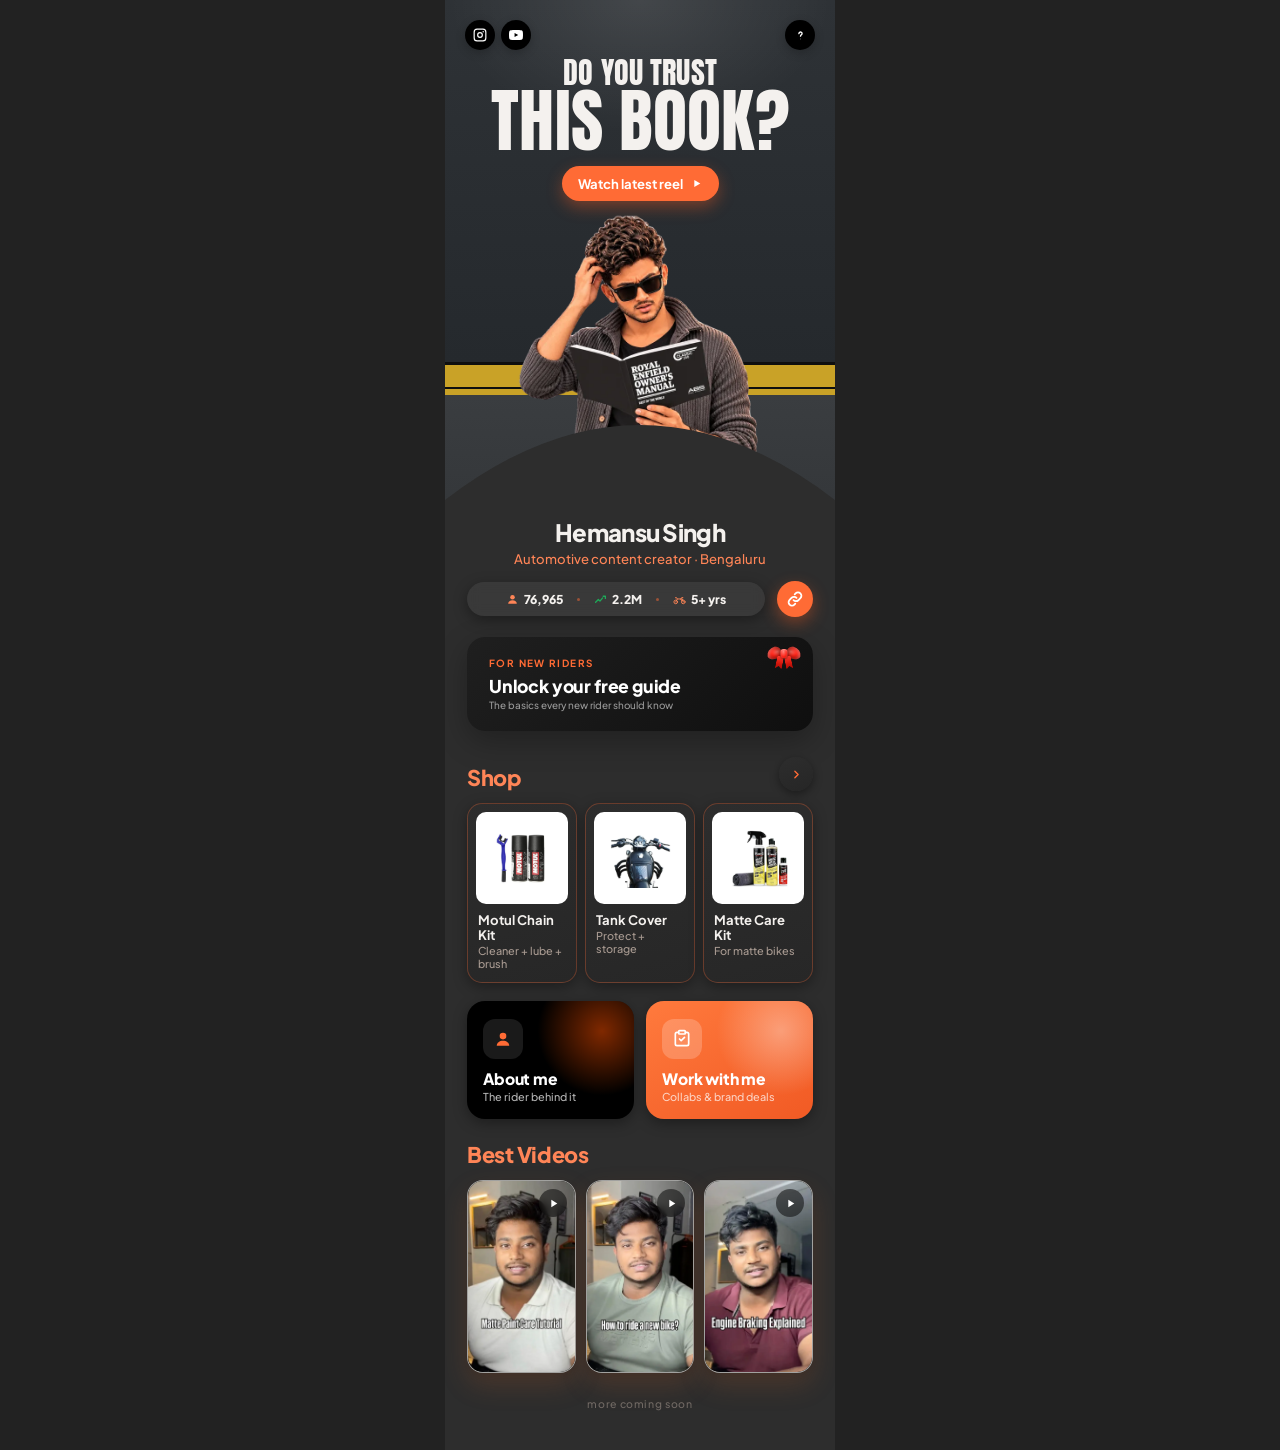
==== commit f0da867e: "Add files via upload" ====
--- a/index.html
+++ b/index.html
@@ -1037,6 +1037,8 @@
   z-index: 3;
 }
 .ad-photo { display: block; width: 100%; height: 100%; }
+/* "Do you trust this book?" hero: upper-body shot, a little smaller so the head clears the button */
+.ad-figure--book { width: min(340px, 87vw); bottom: max(37px, calc(198px - 41.4vw)); }   /* head clears the button, book clears the arch */
 
 /* light mode: no glow behind the home hero */
 body:not([data-theme="dark"]) .hero-ad .hero-smoke,
@@ -1334,8 +1336,7 @@
 </style>
 <title>OG Ladka — Links</title>
 <meta name="description" content="OG Ladka — bikes, simplified. Gear, guides & links for Indian riders." />
-<link rel="preload" as="image" href="images/33-first-service-checklist-og-ladka.webp?v=e8664f41" fetchpriority="high" />
-<link rel="preload" as="image" href="images/33-first-service-checklist-hair.webp?v=9993ee69" />
+<link rel="preload" as="image" href="images/34-trust-this-book-og-ladka.webp?v=06695c65" fetchpriority="high" />
 <link rel="preconnect" href="https://fonts.googleapis.com" />
 <link rel="preconnect" href="https://fonts.gstatic.com" crossorigin />
 <link href="https://fonts.googleapis.com/css2?family=Anton&family=Plus+Jakarta+Sans:wght@400;500;600;700;800&display=swap" rel="stylesheet" />
@@ -1390,12 +1391,12 @@
     </div>
     <!-- HERO = latest video. Change the headline, image and reel link for each new video (ad-top--left = left-aligned type),
          and add the video to the Video Links page. -->
-    <div class="ad-top ad-top--left">
+    <div class="ad-top">
       <p class="ad-head">
-        <span class="ad-l1">Your first service</span>
-        <span class="ad-l2">checklist</span>
+        <span class="ad-l1">Do you trust</span>
+        <span class="ad-l2">this book?</span>
       </p>
-      <a class="ad-cta" href="https://www.instagram.com/reel/De69I2npkMJ/" target="_blank" rel="noopener" data-label="Hero: Watch Latest Reel" data-category="Hero">
+      <a class="ad-cta" href="https://www.instagram.com/reel/DfkQR4FtLWE/" target="_blank" rel="noopener" data-label="Hero: Watch Latest Reel" data-category="Hero">
         Watch latest reel
         <svg viewBox="0 0 24 24" aria-hidden="true"><path d="M8 5.5v13l11-6.5z"/></svg>
       </a>
@@ -1407,9 +1408,8 @@
       <span class="smoke s4"></span>
     </div>
     <span class="hero-glow" aria-hidden="true"></span>
-    <div class="ad-figure">
-      <img class="ad-photo" fetchpriority="high" src="images/33-first-service-checklist-og-ladka.webp?v=e8664f41" alt="Hemansu Singh holding a checklist beside his Royal Enfield Classic 350" />
-      <img class="ad-hair" fetchpriority="high" src="images/33-first-service-checklist-hair.webp?v=9993ee69" alt="" aria-hidden="true" />
+    <div class="ad-figure ad-figure--book">
+      <img class="ad-photo" fetchpriority="high" src="images/34-trust-this-book-og-ladka.webp?v=06695c65" alt="Hemansu Singh scratching his head while reading the Royal Enfield owner's manual" />
     </div>
     <nav class="home-socials">
       <a href="https://instagram.com/ogladkaa" target="_blank" rel="noopener" data-label="Social: Instagram" data-category="Social" aria-label="Instagram"><svg viewBox="0 0 24 24" fill="none" stroke="currentColor" stroke-width="2" stroke-linecap="round" stroke-linejoin="round"><rect x="2" y="2" width="20" height="20" rx="5"/><circle cx="12" cy="12" r="4"/><circle cx="17.5" cy="6.5" r="1.2" fill="currentColor" stroke="none"/></svg></a>
